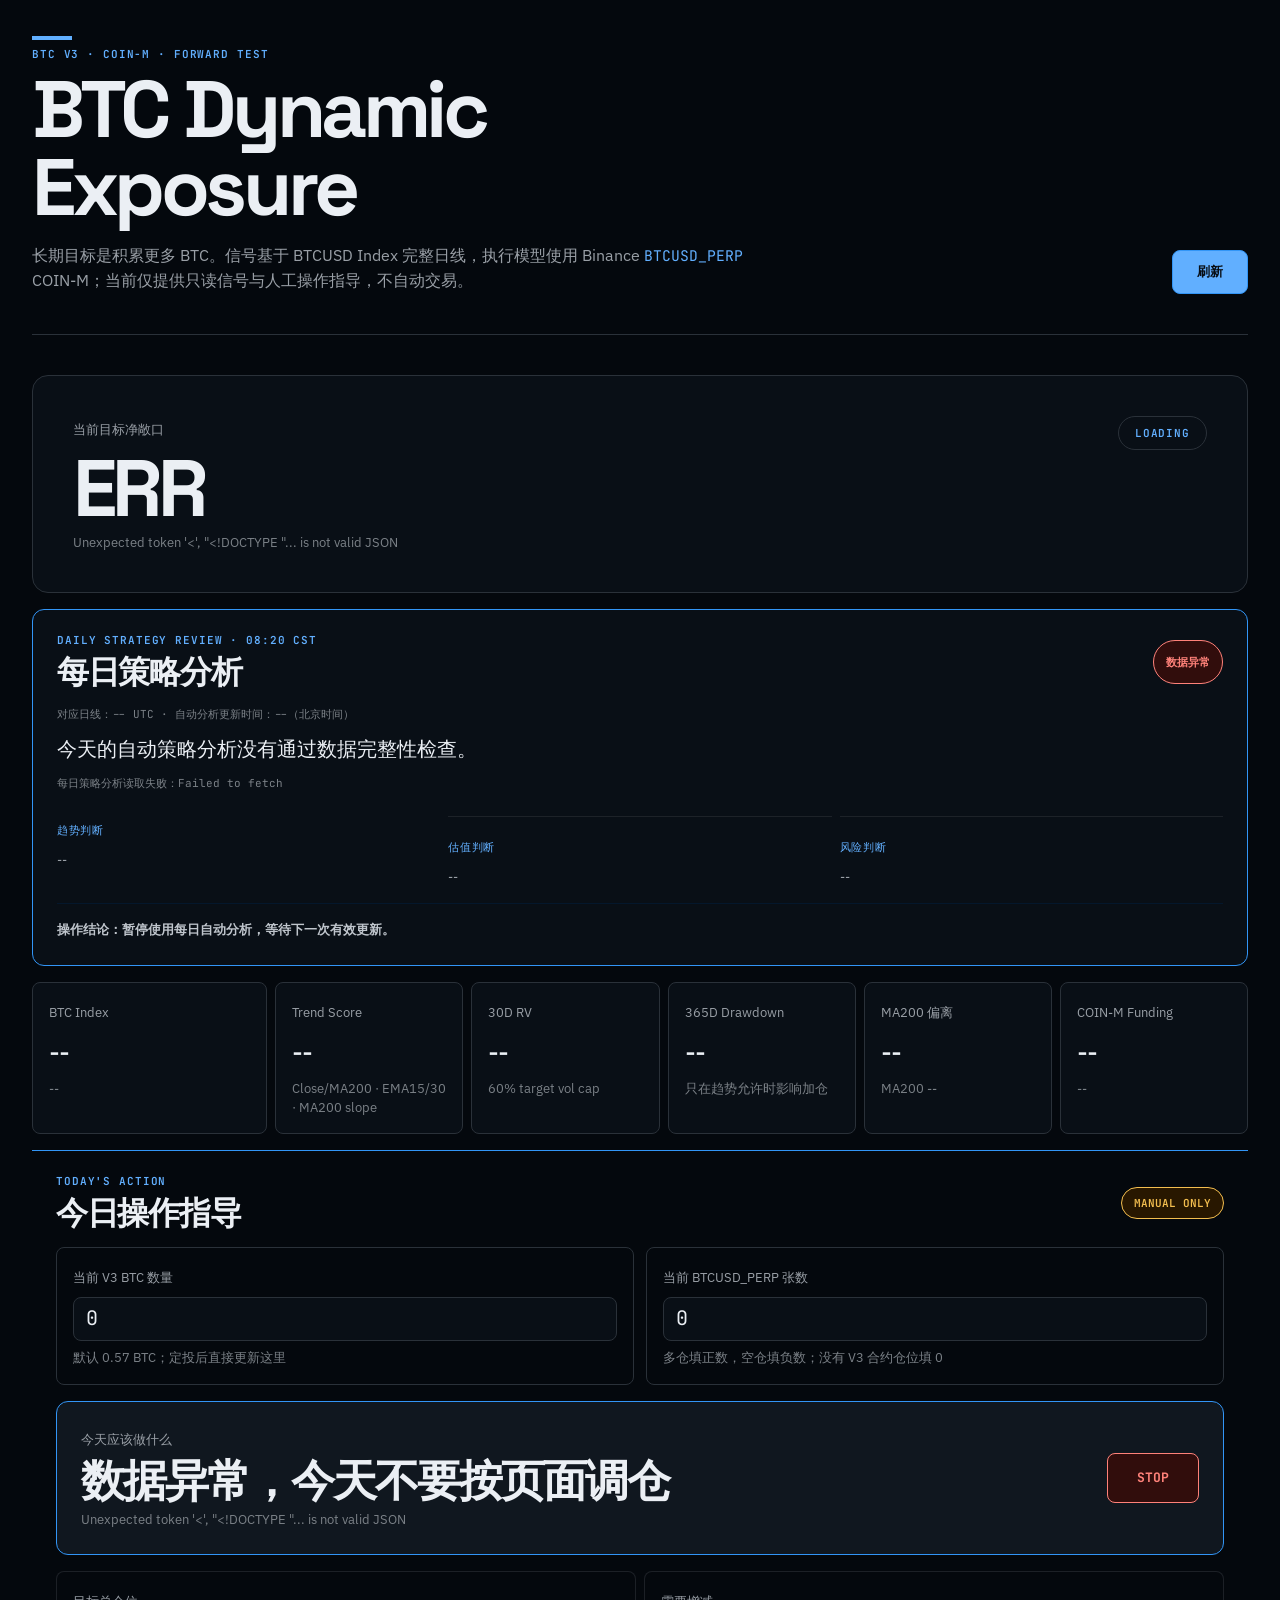
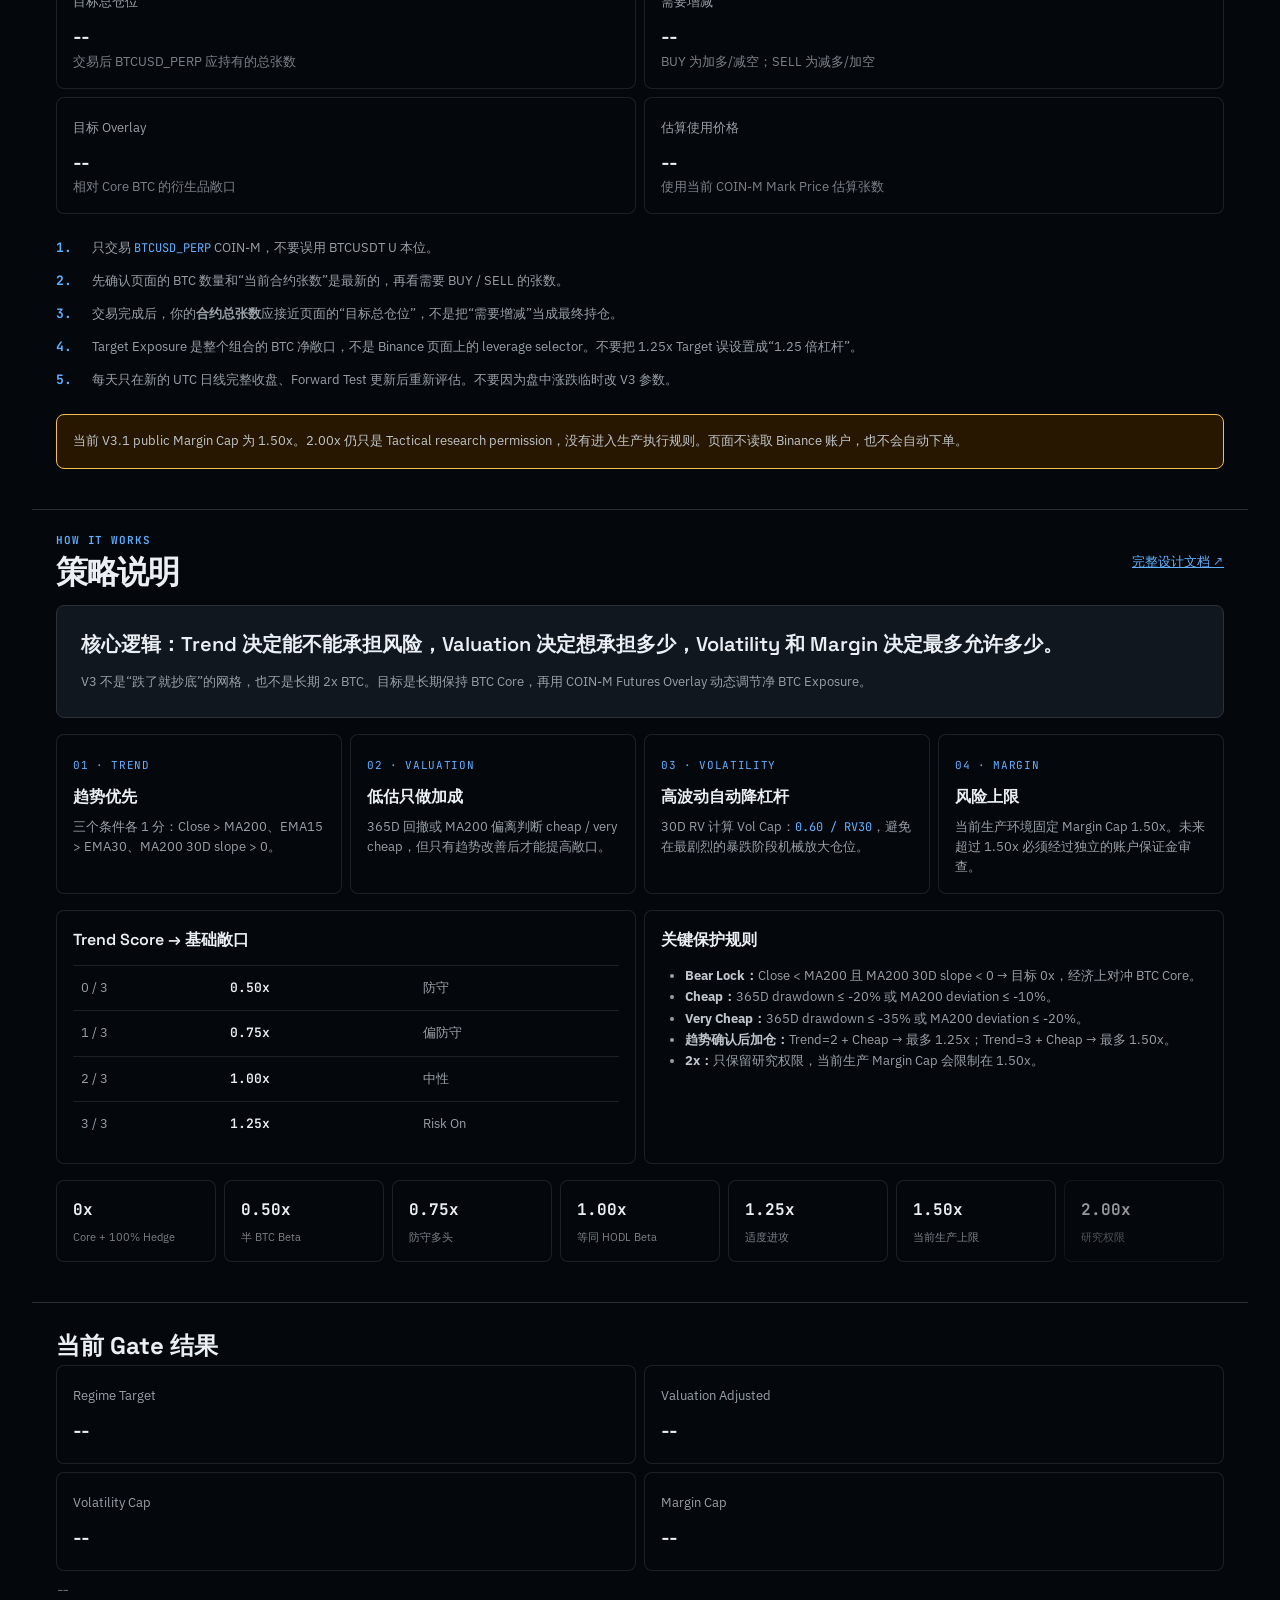
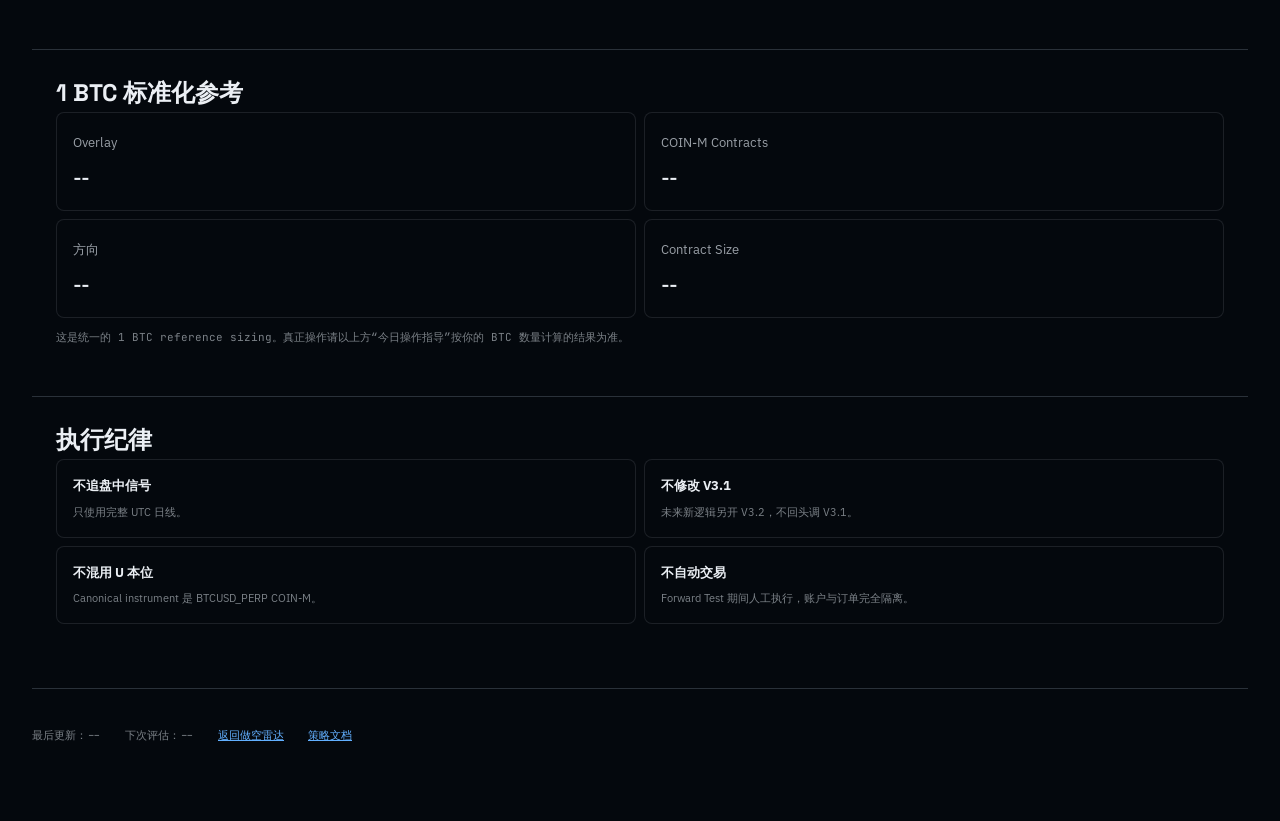
==== btc-v3.html @ 7490ca1b "design: merge radar views into mobile shell" ====
<!DOCTYPE html>
<html lang="zh-CN">
<head>
  <meta charset="UTF-8">
  <meta name="viewport" content="width=device-width, initial-scale=1.0, viewport-fit=cover">
  <meta name="color-scheme" content="dark">
  <meta name="theme-color" content="#0d111a">
  <title>BTC V3 · Dynamic Exposure</title>
  <link rel="preconnect" href="https://fonts.googleapis.com">
  <link rel="preconnect" href="https://fonts.gstatic.com" crossorigin>
  <link rel="stylesheet" href="https://fonts.googleapis.com/css2?family=IBM+Plex+Sans:wght@400;500;600;700&family=JetBrains+Mono:wght@400;500;600;700&family=Space+Grotesk:wght@500;600;700&display=swap">
  <link rel="stylesheet" href="btc-v3.css?v=5">
</head>
<body>
  <main class="shell">
    <header class="hero">
      <div>
        <div class="eyebrow">BTC V3 · COIN-M · FORWARD TEST</div>
        <h1>BTC Dynamic Exposure</h1>
        <p>长期目标是积累更多 BTC。信号基于 BTCUSD Index 完整日线，执行模型使用 Binance <code>BTCUSD_PERP</code> COIN-M；当前仅提供只读信号与人工操作指导，不自动交易。</p>
      </div>
      <button id="refresh" type="button">刷新</button>
    </header>

    <section class="status-card">
      <div class="target">
        <span>当前目标净敞口</span>
        <strong id="target">--</strong>
        <small id="target-note">正在读取最新完整日线…</small>
      </div>
      <div class="regime" id="regime">LOADING</div>
    </section>

    <section class="state-brief" id="daily-analysis">
      <div class="section-head brief-head">
        <div>
          <div class="eyebrow">DAILY STRATEGY REVIEW · 08:20 CST</div>
          <h2>每日策略分析</h2>
        </div>
        <span id="daily-analysis-label" class="brief-label">等待自动更新</span>
      </div>
      <p id="daily-analysis-meta" class="flags">对应日线：-- · 自动分析更新时间：--</p>
      <p id="daily-analysis-headline" class="brief-summary">每天北京时间 08:20，自动任务会在最新 UTC 日线和 Forward Test 更新后生成当天正式策略观点。</p>
      <p id="daily-analysis-summary" class="flags">--</p>
      <div class="brief-points">
        <div><span>趋势判断</span><p id="daily-analysis-trend">--</p></div>
        <div><span>估值判断</span><p id="daily-analysis-valuation">--</p></div>
        <div><span>风险判断</span><p id="daily-analysis-risk">--</p></div>
      </div>
      <p id="daily-analysis-guidance" class="brief-action">--</p>
    </section>

    <section class="grid">
      <article><span>BTC Index</span><strong id="price">--</strong><small id="candle-date">--</small></article>
      <article><span>Trend Score</span><strong id="trend">--</strong><small>Close/MA200 · EMA15/30 · MA200 slope</small></article>
      <article><span>30D RV</span><strong id="rv">--</strong><small>60% target vol cap</small></article>
      <article><span>365D Drawdown</span><strong id="drawdown">--</strong><small>只在趋势允许时影响加仓</small></article>
      <article><span>MA200 偏离</span><strong id="ma-dev">--</strong><small id="ma200">MA200 --</small></article>
      <article><span>COIN-M Funding</span><strong id="funding">--</strong><small id="funding-next">--</small></article>
    </section>

    <section class="panel operation-panel">
      <div class="section-head">
        <div><div class="eyebrow">TODAY'S ACTION</div><h2>今日操作指导</h2></div>
        <span class="badge">MANUAL ONLY</span>
      </div>
      <div class="account-inputs">
        <label><span>当前 V3 BTC 数量</span><input id="btc-holdings" type="number" inputmode="decimal" min="0" step="0.0001" value="0.57"><small>默认 0.57 BTC；定投后直接更新这里</small></label>
        <label><span>当前 BTCUSD_PERP 张数</span><input id="current-contracts" type="number" inputmode="numeric" step="1" value="0"><small>多仓填正数，空仓填负数；没有 V3 合约仓位填 0</small></label>
      </div>
      <div class="action-card" id="action-card"><div><span>今天应该做什么</span><strong id="action-main">等待数据…</strong><small id="action-detail">--</small></div><div class="action-side" id="action-side">--</div></div>
      <div class="gate-grid operation-grid">
        <div><span>目标总仓位</span><strong id="account-target-contracts">--</strong><small>交易后 BTCUSD_PERP 应持有的总张数</small></div>
        <div><span>需要增减</span><strong id="account-delta-contracts">--</strong><small>BUY 为加多/减空；SELL 为减多/加空</small></div>
        <div><span>目标 Overlay</span><strong id="account-overlay-btc">--</strong><small>相对 Core BTC 的衍生品敞口</small></div>
        <div><span>估算使用价格</span><strong id="sizing-price">--</strong><small>使用当前 COIN-M Mark Price 估算张数</small></div>
      </div>
      <div class="instruction-list">
        <div><b>1.</b><span>只交易 <code>BTCUSD_PERP</code> COIN-M，不要误用 BTCUSDT U 本位。</span></div>
        <div><b>2.</b><span>先确认页面的 BTC 数量和“当前合约张数”是最新的，再看需要 BUY / SELL 的张数。</span></div>
        <div><b>3.</b><span>交易完成后，你的<strong>合约总张数</strong>应接近页面的“目标总仓位”，不是把“需要增减”当成最终持仓。</span></div>
        <div><b>4.</b><span>Target Exposure 是整个组合的 BTC 净敞口，不是 Binance 页面上的 leverage selector。不要把 1.25x Target 误设置成“1.25 倍杠杆”。</span></div>
        <div><b>5.</b><span>每天只在新的 UTC 日线完整收盘、Forward Test 更新后重新评估。不要因为盘中涨跌临时改 V3 参数。</span></div>
      </div>
      <p class="warning">当前 V3.1 public Margin Cap 为 1.50x。2.00x 仍只是 Tactical research permission，没有进入生产执行规则。页面不读取 Binance 账户，也不会自动下单。</p>
    </section>

    <section class="panel">
      <div class="section-head"><div><div class="eyebrow">HOW IT WORKS</div><h2>策略说明</h2></div><a class="text-link" href="https://github.com/xiangyingchang/binance-futures-radar/blob/main/BTC_V3_STRATEGY.md" target="_blank" rel="noreferrer">完整设计文档 ↗</a></div>
      <div class="principle-box"><strong>核心逻辑：Trend 决定能不能承担风险，Valuation 决定想承担多少，Volatility 和 Margin 决定最多允许多少。</strong><span>V3 不是“跌了就抄底”的网格，也不是长期 2x BTC。目标是长期保持 BTC Core，再用 COIN-M Futures Overlay 动态调节净 BTC Exposure。</span></div>
      <div class="strategy-flow">
        <div class="flow-card"><span>01 · TREND</span><strong>趋势优先</strong><p>三个条件各 1 分：Close &gt; MA200、EMA15 &gt; EMA30、MA200 30D slope &gt; 0。</p></div>
        <div class="flow-card"><span>02 · VALUATION</span><strong>低估只做加成</strong><p>365D 回撤或 MA200 偏离判断 cheap / very cheap，但只有趋势改善后才能提高敞口。</p></div>
        <div class="flow-card"><span>03 · VOLATILITY</span><strong>高波动自动降杠杆</strong><p>30D RV 计算 Vol Cap：<code>0.60 / RV30</code>，避免在最剧烈的暴跌阶段机械放大仓位。</p></div>
        <div class="flow-card"><span>04 · MARGIN</span><strong>风险上限</strong><p>当前生产环境固定 Margin Cap 1.50x。未来超过 1.50x 必须经过独立的账户保证金审查。</p></div>
      </div>
      <div class="rule-columns"><div><h3>Trend Score → 基础敞口</h3><table><tbody><tr><td>0 / 3</td><td>0.50x</td><td>防守</td></tr><tr><td>1 / 3</td><td>0.75x</td><td>偏防守</td></tr><tr><td>2 / 3</td><td>1.00x</td><td>中性</td></tr><tr><td>3 / 3</td><td>1.25x</td><td>Risk On</td></tr></tbody></table></div><div><h3>关键保护规则</h3><ul class="rules"><li><strong>Bear Lock：</strong>Close &lt; MA200 且 MA200 30D slope &lt; 0 → 目标 0x，经济上对冲 BTC Core。</li><li><strong>Cheap：</strong>365D drawdown ≤ -20% 或 MA200 deviation ≤ -10%。</li><li><strong>Very Cheap：</strong>365D drawdown ≤ -35% 或 MA200 deviation ≤ -20%。</li><li><strong>趋势确认后加仓：</strong>Trend=2 + Cheap → 最多 1.25x；Trend=3 + Cheap → 最多 1.50x。</li><li><strong>2x：</strong>只保留研究权限，当前生产 Margin Cap 会限制在 1.50x。</li></ul></div></div>
      <div class="exposure-strip"><div><strong>0x</strong><span>Core + 100% Hedge</span></div><div><strong>0.50x</strong><span>半 BTC Beta</span></div><div><strong>0.75x</strong><span>防守多头</span></div><div><strong>1.00x</strong><span>等同 HODL Beta</span></div><div><strong>1.25x</strong><span>适度进攻</span></div><div><strong>1.50x</strong><span>当前生产上限</span></div><div class="muted"><strong>2.00x</strong><span>研究权限</span></div></div>
    </section>

    <section class="panel"><h2>当前 Gate 结果</h2><div class="gate-grid"><div><span>Regime Target</span><strong id="regime-target">--</strong></div><div><span>Valuation Adjusted</span><strong id="valuation-target">--</strong></div><div><span>Volatility Cap</span><strong id="vol-cap">--</strong></div><div><span>Margin Cap</span><strong id="margin-cap">--</strong></div></div><p id="flags" class="flags">--</p></section>
    <section class="panel"><h2>1 BTC 标准化参考</h2><div class="gate-grid"><div><span>Overlay</span><strong id="overlay-btc">--</strong></div><div><span>COIN-M Contracts</span><strong id="contracts">--</strong></div><div><span>方向</span><strong id="side">--</strong></div><div><span>Contract Size</span><strong id="contract-size">--</strong></div></div><p class="flags">这是统一的 1 BTC reference sizing。真正操作请以上方“今日操作指导”按你的 BTC 数量计算的结果为准。</p></section>
    <section class="panel compact-panel"><h2>执行纪律</h2><div class="discipline-grid"><div><strong>不追盘中信号</strong><span>只使用完整 UTC 日线。</span></div><div><strong>不修改 V3.1</strong><span>未来新逻辑另开 V3.2，不回头调 V3.1。</span></div><div><strong>不混用 U 本位</strong><span>Canonical instrument 是 BTCUSD_PERP COIN-M。</span></div><div><strong>不自动交易</strong><span>Forward Test 期间人工执行，账户与订单完全隔离。</span></div></div></section>
    <footer><span id="updated">最后更新：--</span><span id="next-review">下次评估：--</span><a href="https://binance-futures-radar.vercel.app/" target="_blank" rel="noreferrer">返回做空雷达</a><a href="https://github.com/xiangyingchang/binance-futures-radar/blob/main/BTC_V3_STRATEGY.md" target="_blank" rel="noreferrer">策略文档</a></footer>
  </main>
  <script src="btc-v3.js?v=4"></script>
  <script src="btc-v3-daily-analysis.js?v=1"></script>
</body>
</html>
---- btc-v3.css ----
/* Hallmark · genre: atmospheric · tone: technical · anchor hue: cobalt · macrostructure: Workbench · theme: Midnight Instrument · nav: N9 · footer: Ft2 · pre-emit critique: P5 H4 E5 S4 R5 V5 · contrast: pass (40–41) · slop: pass (42–45) · honest: pass (46) · chrome: pass (47) · tokens: pass (48) · responsive: pass (49) · icons: pass (30) · mobile: pass (34, 49, 50–57) */
@import url("tokens.css");

html,
body {
  overflow-x: clip;
}

html {
  background: var(--color-paper);
}

body {
  min-width: 0;
  margin: 0;
  background: var(--color-paper);
  color: var(--color-ink-2);
  font-family: var(--font-body);
  font-size: var(--text-base);
  line-height: 1.58;
}

*,
*::before,
*::after {
  box-sizing: border-box;
}

button,
input,
a {
  font: inherit;
  outline: 2px solid transparent;
  outline-offset: 2px;
}

button:focus-visible,
input:focus-visible,
a:focus-visible {
  outline: 2px solid var(--color-focus);
  outline-offset: 1px;
}

a {
  color: var(--color-accent);
}

a:hover {
  color: var(--color-ink);
}

a:active {
  color: var(--color-accent-strong);
}

a[aria-disabled="true"],
a[aria-disabled="true"]:hover {
  cursor: not-allowed;
  opacity: 0.55;
  pointer-events: none;
}

code,
.eyebrow,
.flags,
.brief-label,
.badge,
footer,
.regime {
  font-family: var(--font-mono);
}

code {
  color: var(--color-accent);
  font-size: 0.92em;
}

.shell {
  width: min(100% - 2rem, 76rem);
  margin-inline: auto;
  padding-block: var(--space-lg) var(--space-2xl);
}

.hero {
  position: relative;
  display: grid;
  gap: var(--space-lg);
  align-items: end;
  padding-block: var(--space-lg) var(--space-xl);
  border-bottom: 1px solid var(--color-rule);
}

.hero::before {
  position: absolute;
  top: var(--space-sm);
  left: 0;
  display: block;
  width: 2.5rem;
  height: 0.25rem;
  background: var(--color-accent);
  content: "";
}

.eyebrow {
  margin-bottom: var(--space-xs);
  color: var(--color-accent);
  font-size: var(--text-xs);
  font-weight: 600;
  letter-spacing: 0.08em;
  line-height: 1.25;
  text-transform: uppercase;
}

h1,
h2,
h3 {
  margin: 0;
  color: var(--color-ink);
  font-family: var(--font-display);
  font-style: normal;
  overflow-wrap: anywhere;
}

h1 {
  max-width: 12ch;
  margin-top: var(--space-xs);
  font-size: clamp(2.75rem, 7vw, 5rem);
  font-weight: 700;
  letter-spacing: -0.055em;
  line-height: 0.98;
}

.hero p {
  max-width: 72ch;
  margin: var(--space-md) 0 0;
  color: var(--color-muted);
  line-height: 1.62;
}

button {
  min-height: 44px;
  padding-inline: var(--space-lg);
  border: 1px solid var(--color-accent-strong);
  border-radius: var(--radius-tight);
  background: var(--color-accent);
  color: var(--color-accent-ink);
  cursor: pointer;
  font-size: var(--text-sm);
  font-weight: 600;
  white-space: nowrap;
  transition: background-color var(--dur-short) var(--ease-out),
    border-color var(--dur-short) var(--ease-out),
    transform var(--dur-micro) var(--ease-out);
}

@media (hover: hover) and (pointer: fine) {
  button:hover {
    border-color: var(--color-accent);
    background: var(--color-accent-strong);
  }
}

button:active {
  transform: translateY(1px);
}

button:disabled {
  cursor: not-allowed;
  opacity: 0.55;
}

input:disabled {
  cursor: not-allowed;
  opacity: 0.55;
}

.status-card,
.state-brief,
article {
  border: 1px solid var(--color-rule);
  background: var(--color-paper-2);
}

.status-card {
  display: grid;
  gap: var(--space-lg);
  align-items: center;
  margin-top: var(--space-xl);
  padding: var(--space-lg);
  border-radius: var(--radius-panel);
}

.target span,
article span,
.gate-grid span,
.account-inputs span,
.action-card span {
  color: var(--color-muted);
  font-size: var(--text-sm);
}

.target strong {
  display: block;
  margin: var(--space-xs) 0;
  color: var(--color-ink);
  font-family: var(--font-display);
  font-size: clamp(3rem, 9vw, 5rem);
  font-variant-numeric: tabular-nums;
  font-weight: 700;
  letter-spacing: -0.06em;
  line-height: 0.95;
}

.target small,
article small,
.gate-grid small,
.account-inputs small,
.action-card small {
  display: block;
  color: var(--color-subdued);
  font-size: var(--text-sm);
  line-height: 1.45;
}

.regime {
  width: fit-content;
  min-height: 2rem;
  align-self: start;
  padding: 0 var(--space-md);
  border: 1px solid var(--color-rule);
  border-radius: var(--radius-pill);
  color: var(--color-accent);
  font-size: var(--text-xs);
  font-weight: 600;
  letter-spacing: 0.08em;
  line-height: 2rem;
  white-space: nowrap;
}

.regime.bear {
  border-color: var(--color-danger);
  color: var(--color-danger);
  background: var(--color-danger-soft);
}

.regime.bull {
  border-color: var(--color-good);
  color: var(--color-good);
  background: var(--color-good-soft);
}

.state-brief {
  margin-top: var(--space-md);
  padding: var(--space-lg);
  border-radius: var(--radius-card);
}

.state-brief#daily-analysis {
  border-color: var(--color-accent-strong);
}

.state-brief#daily-analysis .brief-label {
  min-height: 2.75rem;
}

.section-head {
  display: flex;
  align-items: center;
  justify-content: space-between;
  gap: var(--space-md);
  margin-bottom: var(--space-md);
}

.section-head h2 {
  margin-top: var(--space-xs);
  font-size: clamp(1.35rem, 3vw, 2rem);
  font-weight: 600;
  letter-spacing: -0.04em;
  line-height: 1.05;
}

.section-head > .brief-label,
.section-head > .badge,
.section-head > .text-link {
  line-height: 1;
}

.brief-head .eyebrow {
  margin-bottom: 0;
}

.brief-label,
.badge {
  display: inline-flex;
  min-height: 2rem;
  align-items: center;
  padding-inline: var(--space-sm);
  border: 1px solid var(--color-rule);
  border-radius: var(--radius-pill);
  color: var(--color-muted);
  font-size: var(--text-xs);
  font-weight: 600;
  line-height: 1;
  white-space: nowrap;
}

.brief-label.risk-on {
  border-color: var(--color-good);
  color: var(--color-good);
  background: var(--color-good-soft);
}

.brief-label.defensive {
  border-color: var(--color-danger);
  color: var(--color-danger);
  background: var(--color-danger-soft);
}

.brief-summary {
  max-width: 68ch;
  margin: 0;
  color: var(--color-ink);
  font-size: var(--text-md);
  line-height: 1.55;
}

.brief-points {
  display: grid;
  gap: var(--space-xs);
  margin-top: var(--space-lg);
}

.brief-points > div {
  padding: var(--space-md) 0 0;
  border-top: 1px solid var(--color-rule-soft);
}

.brief-points > div:first-child {
  padding-top: 0;
  border-top: 0;
}

.brief-points span {
  color: var(--color-accent);
  font-family: var(--font-mono);
  font-size: var(--text-xs);
  letter-spacing: 0.06em;
}

.brief-points p {
  margin: var(--space-xs) 0 0;
  color: var(--color-muted);
  font-size: var(--text-sm);
  line-height: 1.62;
}

.flags {
  color: var(--color-subdued);
  font-size: var(--text-xs);
  line-height: 1.5;
}

.brief-action {
  margin: var(--space-md) 0 0;
  padding: var(--space-md) 0 0;
  border-top: 1px solid var(--color-accent-soft);
  color: var(--color-ink-2);
  font-size: var(--text-sm);
  font-weight: 600;
  line-height: 1.6;
}

.grid {
  display: grid;
  grid-template-columns: repeat(2, minmax(0, 1fr));
  gap: var(--space-xs);
  margin-top: var(--space-md);
}

article {
  min-width: 0;
  padding: var(--space-md);
  border-radius: var(--radius-tight);
}

article strong {
  display: block;
  margin: var(--space-xs) 0;
  color: var(--color-ink);
  font-family: var(--font-display);
  font-size: var(--text-lg);
  font-variant-numeric: tabular-nums;
  font-weight: 600;
  letter-spacing: -0.035em;
}

.panel {
  margin-top: var(--space-md);
  padding: var(--space-lg);
  border-top: 1px solid var(--color-rule);
  border-radius: 0;
  background: transparent;
}

.operation-panel {
  border-top-color: var(--color-accent-strong);
}

.badge {
  border-color: var(--color-warning);
  color: var(--color-warning);
  background: var(--color-warning-soft);
}

.text-link {
  display: inline-flex;
  min-height: 2.75rem;
  align-items: center;
  font-size: var(--text-sm);
  white-space: nowrap;
}

.account-inputs {
  display: grid;
  gap: var(--space-sm);
}

.account-inputs label {
  display: block;
  padding: var(--space-md);
  border: 1px solid var(--color-rule);
  border-radius: var(--radius-tight);
  background: var(--color-paper);
}

.account-inputs input {
  display: block;
  width: 100%;
  min-height: 44px;
  margin: var(--space-xs) 0;
  padding: 0 var(--space-sm);
  border: 1px solid var(--color-rule);
  border-radius: var(--radius-input);
  outline: 2px solid transparent;
  outline-offset: 1px;
  background: var(--color-paper-2);
  color: var(--color-ink);
  font-family: var(--font-mono);
  font-size: var(--text-md);
  font-variant-numeric: tabular-nums;
  transition: background-color var(--dur-short) var(--ease-out),
    outline-color 0ms linear;
}

.account-inputs input:active {
  border-color: var(--color-accent-strong);
}

.account-inputs small {
  min-height: 1lh;
}

@media (hover: hover) and (pointer: fine) {
  .account-inputs input:hover {
    background: var(--color-paper-3);
  }
}

.account-inputs input:focus-visible {
  border-color: var(--color-accent-strong);
  outline-color: var(--color-focus);
}

.action-card {
  display: flex;
  align-items: center;
  justify-content: space-between;
  gap: var(--space-lg);
  margin-top: var(--space-md);
  padding: var(--space-lg);
  border: 1px solid var(--color-accent-strong);
  border-radius: var(--radius-card);
  background: var(--color-paper-3);
}

.action-card strong {
  display: block;
  margin: var(--space-xs) 0;
  color: var(--color-ink);
  font-family: var(--font-display);
  font-size: clamp(1.75rem, 5vw, 2.75rem);
  font-weight: 700;
  letter-spacing: -0.045em;
  line-height: 1;
}

.action-side {
  min-width: 5.75rem;
  min-height: 3rem;
  padding: 0 var(--space-md);
  border: 1px solid var(--color-rule);
  border-radius: var(--radius-tight);
  color: var(--color-muted);
  font-family: var(--font-mono);
  font-size: var(--text-sm);
  font-weight: 700;
  line-height: 3rem;
  text-align: center;
}

.action-side.buy {
  border-color: var(--color-good);
  color: var(--color-good);
  background: var(--color-good-soft);
}

.action-side.sell {
  border-color: var(--color-danger);
  color: var(--color-danger);
  background: var(--color-danger-soft);
}

.action-side.hold {
  border-color: var(--color-accent);
  color: var(--color-accent);
  background: var(--color-accent-soft);
}

.gate-grid {
  display: grid;
  grid-template-columns: repeat(2, minmax(0, 1fr));
  gap: var(--space-xs);
}

.gate-grid div {
  min-width: 0;
  padding: var(--space-md);
  border: 1px solid var(--color-rule-soft);
  border-radius: var(--radius-tight);
  background: var(--color-paper);
}

.gate-grid strong {
  display: block;
  margin-top: var(--space-xs);
  color: var(--color-ink);
  font-family: var(--font-display);
  font-size: var(--text-md);
  font-variant-numeric: tabular-nums;
  font-weight: 600;
  letter-spacing: -0.03em;
}

.operation-grid {
  margin-top: var(--space-md);
}

.instruction-list {
  display: grid;
  gap: var(--space-sm);
  margin-top: var(--space-lg);
}

.instruction-list div {
  display: flex;
  gap: var(--space-sm);
  align-items: flex-start;
  color: var(--color-muted);
  font-size: var(--text-sm);
  line-height: 1.6;
}

.instruction-list b {
  flex: 0 0 1.5rem;
  color: var(--color-accent);
  font-family: var(--font-mono);
}

.warning {
  margin: var(--space-lg) 0 0;
  padding: var(--space-md);
  border: 1px solid var(--color-warning);
  border-radius: var(--radius-tight);
  background: var(--color-warning-soft);
  color: var(--color-ink-2);
  font-size: var(--text-sm);
  line-height: 1.6;
}

.principle-box {
  padding: var(--space-lg);
  border: 1px solid var(--color-rule);
  border-radius: var(--radius-tight);
  background: var(--color-paper-3);
}

.principle-box strong {
  display: block;
  color: var(--color-ink);
  font-family: var(--font-display);
  font-size: var(--text-md);
  font-weight: 600;
  line-height: 1.45;
}

.principle-box span {
  display: block;
  margin-top: var(--space-sm);
  color: var(--color-muted);
  font-size: var(--text-sm);
  line-height: 1.62;
}

.strategy-flow {
  display: grid;
  gap: var(--space-xs);
  margin-top: var(--space-md);
}

.flow-card,
.rule-columns > div,
.discipline-grid div,
.exposure-strip div {
  min-width: 0;
  padding: var(--space-md);
  border: 1px solid var(--color-rule-soft);
  border-radius: var(--radius-tight);
  background: var(--color-paper);
}

.flow-card span {
  color: var(--color-accent);
  font-family: var(--font-mono);
  font-size: var(--text-xs);
  letter-spacing: 0.06em;
}

.flow-card strong {
  display: block;
  margin: var(--space-xs) 0;
  color: var(--color-ink);
  font-family: var(--font-display);
  font-size: var(--text-base);
}

.flow-card p {
  margin: 0;
  color: var(--color-muted);
  font-size: var(--text-sm);
  line-height: 1.55;
}

.rule-columns {
  display: grid;
  gap: var(--space-xs);
  margin-top: var(--space-md);
}

.rule-columns h3 {
  margin-bottom: var(--space-sm);
  color: var(--color-ink);
  font-size: var(--text-base);
  font-weight: 600;
}

.rule-columns table {
  width: 100%;
  border-collapse: collapse;
  font-size: var(--text-sm);
  font-variant-numeric: tabular-nums;
}

.rule-columns td {
  padding: var(--space-sm) var(--space-xs);
  border-top: 1px solid var(--color-rule-soft);
  color: var(--color-muted);
}

.rule-columns td:nth-child(2) {
  color: var(--color-ink);
  font-family: var(--font-mono);
  font-weight: 600;
}

.rules {
  margin: 0;
  padding-inline-start: var(--space-lg);
  color: var(--color-muted);
  font-size: var(--text-sm);
  line-height: 1.65;
}

.rules strong {
  color: var(--color-ink-2);
}

.exposure-strip {
  display: grid;
  grid-template-columns: repeat(2, minmax(0, 1fr));
  gap: var(--space-xs);
  margin-top: var(--space-md);
}

.exposure-strip div {
  text-align: left;
}

.exposure-strip strong {
  display: block;
  color: var(--color-ink);
  font-family: var(--font-mono);
  font-size: var(--text-base);
}

.exposure-strip span {
  display: block;
  margin-top: var(--space-xs);
  color: var(--color-subdued);
  font-size: var(--text-xs);
  line-height: 1.35;
}

.exposure-strip .muted {
  opacity: 0.62;
}

.compact-panel {
  padding-bottom: var(--space-lg);
}

.discipline-grid {
  display: grid;
  gap: var(--space-xs);
}

.discipline-grid strong {
  display: block;
  color: var(--color-ink);
  font-size: var(--text-sm);
}

.discipline-grid span {
  display: block;
  margin-top: var(--space-xs);
  color: var(--color-subdued);
  font-size: var(--text-xs);
  line-height: 1.45;
}

footer {
  display: flex;
  align-items: center;
  gap: var(--space-sm) var(--space-lg);
  flex-wrap: wrap;
  margin-top: var(--space-xl);
  padding-top: var(--space-lg);
  border-top: 1px solid var(--color-rule);
  color: var(--color-subdued);
  font-size: var(--text-xs);
  line-height: 1;
}

footer a {
  display: inline-flex;
  min-height: 44px;
  align-items: center;
}

@media (min-width: 40rem) {
  .shell {
    width: min(100% - 3rem, 76rem);
  }

  .hero {
    grid-template-columns: minmax(0, 1.2fr) minmax(8rem, 0.3fr);
  }

  .hero button {
    justify-self: end;
  }

  .brief-points {
    grid-template-columns: repeat(3, minmax(0, 1fr));
  }

  .account-inputs,
  .rule-columns {
    grid-template-columns: repeat(2, minmax(0, 1fr));
  }

  .strategy-flow {
    grid-template-columns: repeat(2, minmax(0, 1fr));
  }

  .discipline-grid {
    grid-template-columns: repeat(2, minmax(0, 1fr));
  }
}

@media (min-width: 60rem) {
  .shell {
    width: min(100% - 4rem, 76rem);
  }

  .status-card {
    grid-template-columns: minmax(0, 1fr) auto;
    padding: var(--space-xl);
  }

  .grid {
    grid-template-columns: 1.25fr repeat(5, minmax(0, 1fr));
  }

  .strategy-flow {
    grid-template-columns: repeat(4, minmax(0, 1fr));
  }

  .exposure-strip {
    grid-template-columns: repeat(7, minmax(0, 1fr));
  }
}

@media (max-width: 39.99rem) {
  .section-head {
    flex-direction: column;
    align-items: flex-start;
  }

  .action-card {
    align-items: stretch;
    flex-direction: column;
  }

  .action-side {
    width: 100%;
  }

  .text-link {
    width: 100%;
  }

  .state-brief#daily-analysis .brief-label {
    width: 100%;
    justify-content: center;
  }

  footer {
    flex-direction: column;
    align-items: flex-start;
    gap: var(--space-xs);
  }
}

@media (prefers-reduced-motion: reduce) {
  button:active {
    transform: none !important;
  }

  *,
  *::before,
  *::after {
    animation-duration: 150ms !important;
    animation-iteration-count: 1 !important;
    transition-duration: 150ms !important;
  }
}
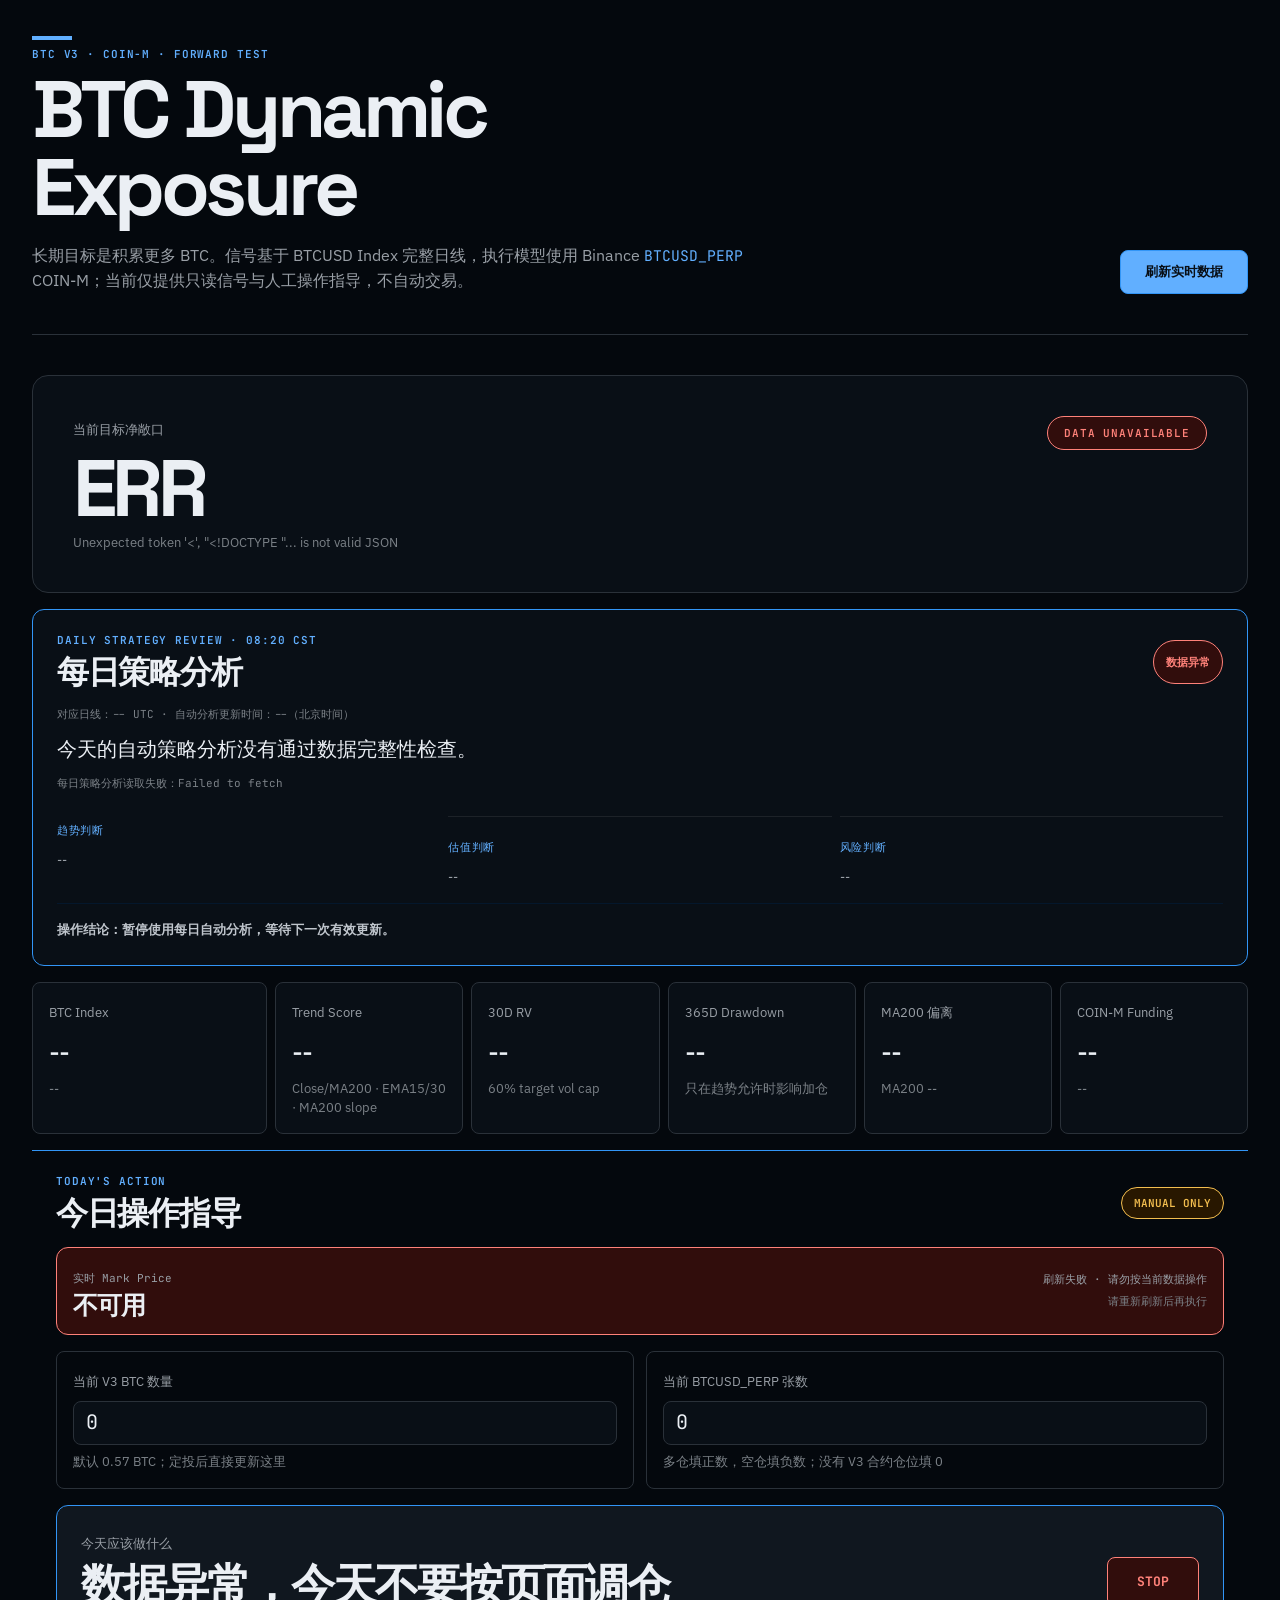
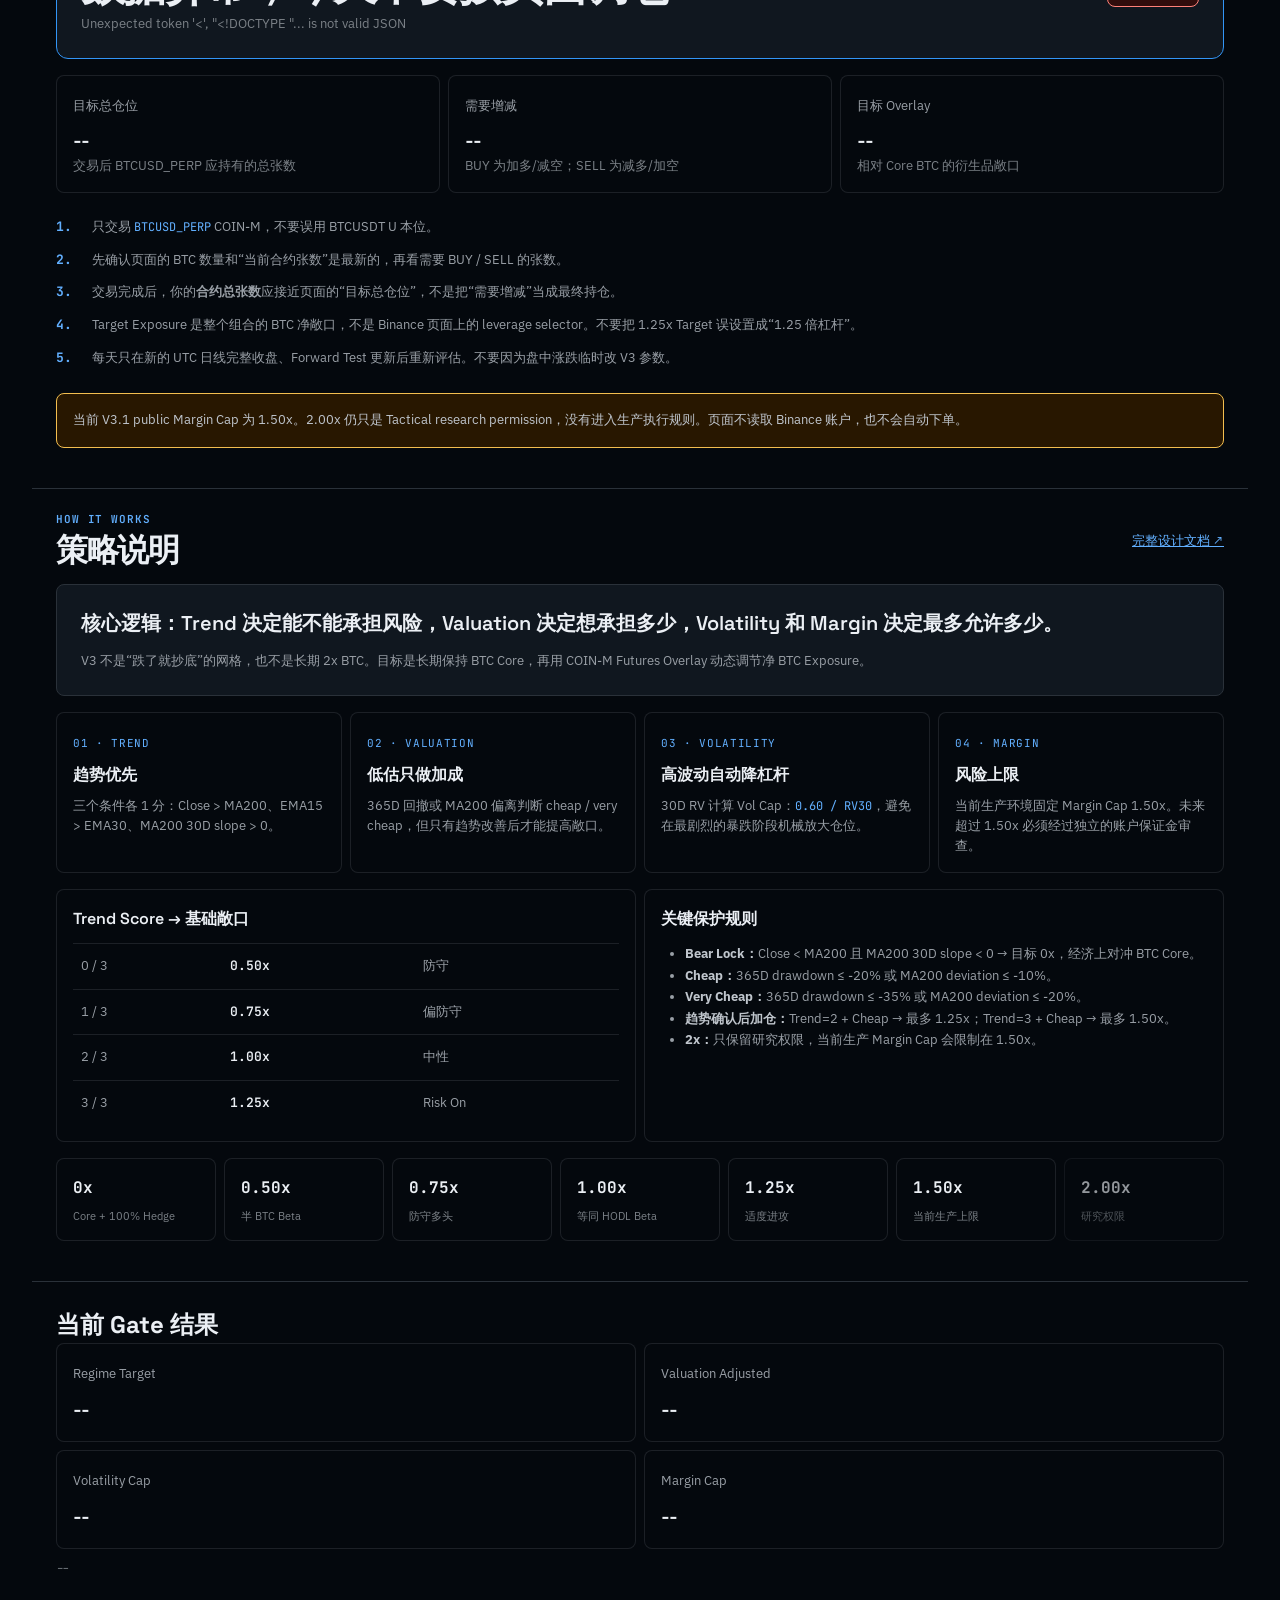
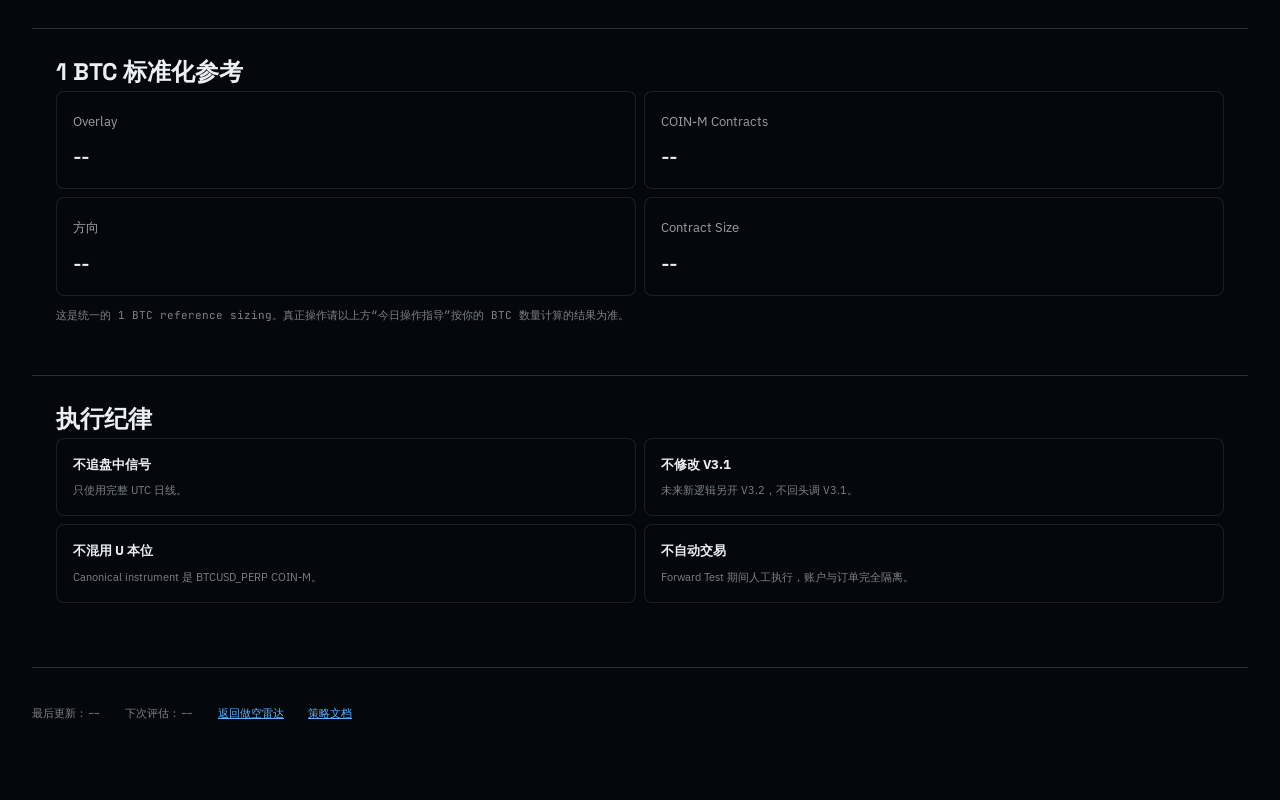
==== commit d0167fc3: "feat: surface live V3 operation price" ====
--- a/btc-v3.html
+++ b/btc-v3.html
@@ -9,7 +9,7 @@
   <link rel="preconnect" href="https://fonts.googleapis.com">
   <link rel="preconnect" href="https://fonts.gstatic.com" crossorigin>
   <link rel="stylesheet" href="https://fonts.googleapis.com/css2?family=IBM+Plex+Sans:wght@400;500;600;700&family=JetBrains+Mono:wght@400;500;600;700&family=Space+Grotesk:wght@500;600;700&display=swap">
-  <link rel="stylesheet" href="btc-v3.css?v=5">
+  <link rel="stylesheet" href="btc-v3.css?v=6">
 </head>
 <body>
   <main class="shell">
@@ -19,7 +19,7 @@
         <h1>BTC Dynamic Exposure</h1>
         <p>长期目标是积累更多 BTC。信号基于 BTCUSD Index 完整日线，执行模型使用 Binance <code>BTCUSD_PERP</code> COIN-M；当前仅提供只读信号与人工操作指导，不自动交易。</p>
       </div>
-      <button id="refresh" type="button">刷新</button>
+      <button id="refresh" type="button">刷新实时数据</button>
     </header>
 
     <section class="status-card">
@@ -64,6 +64,16 @@
         <div><div class="eyebrow">TODAY'S ACTION</div><h2>今日操作指导</h2></div>
         <span class="badge">MANUAL ONLY</span>
       </div>
+      <div class="live-operation-bar" id="live-operation-bar" data-status="loading" role="status" aria-live="polite">
+        <div class="live-operation-price">
+          <span>实时 Mark Price</span>
+          <strong id="live-mark-price">--</strong>
+        </div>
+        <div class="live-operation-meta">
+          <span id="live-updated">正在读取实时数据…</span>
+          <span id="signal-basis">信号基准：等待完整日线</span>
+        </div>
+      </div>
       <div class="account-inputs">
         <label><span>当前 V3 BTC 数量</span><input id="btc-holdings" type="number" inputmode="decimal" min="0" step="0.0001" value="0.57"><small>默认 0.57 BTC；定投后直接更新这里</small></label>
         <label><span>当前 BTCUSD_PERP 张数</span><input id="current-contracts" type="number" inputmode="numeric" step="1" value="0"><small>多仓填正数，空仓填负数；没有 V3 合约仓位填 0</small></label>
@@ -73,7 +83,6 @@
         <div><span>目标总仓位</span><strong id="account-target-contracts">--</strong><small>交易后 BTCUSD_PERP 应持有的总张数</small></div>
         <div><span>需要增减</span><strong id="account-delta-contracts">--</strong><small>BUY 为加多/减空；SELL 为减多/加空</small></div>
         <div><span>目标 Overlay</span><strong id="account-overlay-btc">--</strong><small>相对 Core BTC 的衍生品敞口</small></div>
-        <div><span>估算使用价格</span><strong id="sizing-price">--</strong><small>使用当前 COIN-M Mark Price 估算张数</small></div>
       </div>
       <div class="instruction-list">
         <div><b>1.</b><span>只交易 <code>BTCUSD_PERP</code> COIN-M，不要误用 BTCUSDT U 本位。</span></div>
@@ -103,7 +112,7 @@
     <section class="panel compact-panel"><h2>执行纪律</h2><div class="discipline-grid"><div><strong>不追盘中信号</strong><span>只使用完整 UTC 日线。</span></div><div><strong>不修改 V3.1</strong><span>未来新逻辑另开 V3.2，不回头调 V3.1。</span></div><div><strong>不混用 U 本位</strong><span>Canonical instrument 是 BTCUSD_PERP COIN-M。</span></div><div><strong>不自动交易</strong><span>Forward Test 期间人工执行，账户与订单完全隔离。</span></div></div></section>
     <footer><span id="updated">最后更新：--</span><span id="next-review">下次评估：--</span><a href="https://binance-futures-radar.vercel.app/" target="_blank" rel="noreferrer">返回做空雷达</a><a href="https://github.com/xiangyingchang/binance-futures-radar/blob/main/BTC_V3_STRATEGY.md" target="_blank" rel="noreferrer">策略文档</a></footer>
   </main>
-  <script src="btc-v3.js?v=4"></script>
+  <script src="btc-v3.js?v=5"></script>
   <script src="btc-v3-daily-analysis.js?v=1"></script>
 </body>
 </html>
--- a/btc-v3.css
+++ b/btc-v3.css
@@ -1,4 +1,4 @@
-/* Hallmark · genre: atmospheric · tone: technical · anchor hue: cobalt · macrostructure: Workbench · theme: Midnight Instrument · nav: N9 · footer: Ft2 · pre-emit critique: P5 H4 E5 S4 R5 V5 · contrast: pass (40–41) · slop: pass (42–45) · honest: pass (46) · chrome: pass (47) · tokens: pass (48) · responsive: pass (49) · icons: pass (30) · mobile: pass (34, 49, 50–57) */
+/* Hallmark · genre: atmospheric · tone: technical · anchor hue: cobalt · macrostructure: Workbench · theme: Midnight Instrument · nav: N9 · footer: Ft2 · live operation rail · pre-emit critique: P5 H4 E5 S4 R5 V5 · contrast: pass (40–41) · slop: pass (42–45) · honest: pass (46) · chrome: pass (47) · tokens: pass (48) · responsive: pass (49) · icons: pass (30) · mobile: pass (34, 49, 50–57) */
 @import url("tokens.css");
 
 html,
@@ -410,6 +410,67 @@
   border-color: var(--color-warning);
   color: var(--color-warning);
   background: var(--color-warning-soft);
+}
+
+.live-operation-bar {
+  display: grid;
+  grid-template-columns: minmax(0, 1fr) auto;
+  gap: var(--space-md);
+  align-items: center;
+  margin-bottom: var(--space-md);
+  padding: var(--space-md);
+  border: 1px solid var(--color-accent-strong);
+  border-radius: var(--radius-card);
+  background: var(--color-accent-soft);
+}
+
+.live-operation-bar[data-status="ok"] {
+  border-color: var(--color-good);
+  background: var(--color-good-soft);
+}
+
+.live-operation-bar[data-status="warning"] {
+  border-color: var(--color-warning);
+  background: var(--color-warning-soft);
+}
+
+.live-operation-bar[data-status="error"] {
+  border-color: var(--color-danger);
+  background: var(--color-danger-soft);
+}
+
+.live-operation-price span,
+.live-operation-meta {
+  color: var(--color-muted);
+  font-family: var(--font-mono);
+  font-size: var(--text-xs);
+}
+
+.live-operation-price strong {
+  display: block;
+  margin-top: var(--space-2xs);
+  color: var(--color-ink);
+  font-family: var(--font-display);
+  font-size: var(--text-lg);
+  font-variant-numeric: tabular-nums;
+  font-weight: 700;
+  letter-spacing: -0.035em;
+  line-height: 1;
+}
+
+.live-operation-meta {
+  display: grid;
+  gap: var(--space-2xs);
+  max-width: 24rem;
+  text-align: right;
+}
+
+.live-operation-meta span {
+  overflow-wrap: anywhere;
+}
+
+.live-operation-meta span:last-child {
+  color: var(--color-subdued);
 }
 
 .text-link {
@@ -788,6 +849,10 @@
     grid-template-columns: repeat(2, minmax(0, 1fr));
   }
 
+  .operation-grid {
+    grid-template-columns: repeat(3, minmax(0, 1fr));
+  }
+
   .strategy-flow {
     grid-template-columns: repeat(2, minmax(0, 1fr));
   }
@@ -829,6 +894,16 @@
   .action-card {
     align-items: stretch;
     flex-direction: column;
+  }
+
+  .live-operation-bar {
+    grid-template-columns: 1fr;
+    gap: var(--space-xs);
+  }
+
+  .live-operation-meta {
+    max-width: none;
+    text-align: left;
   }
 
   .action-side {
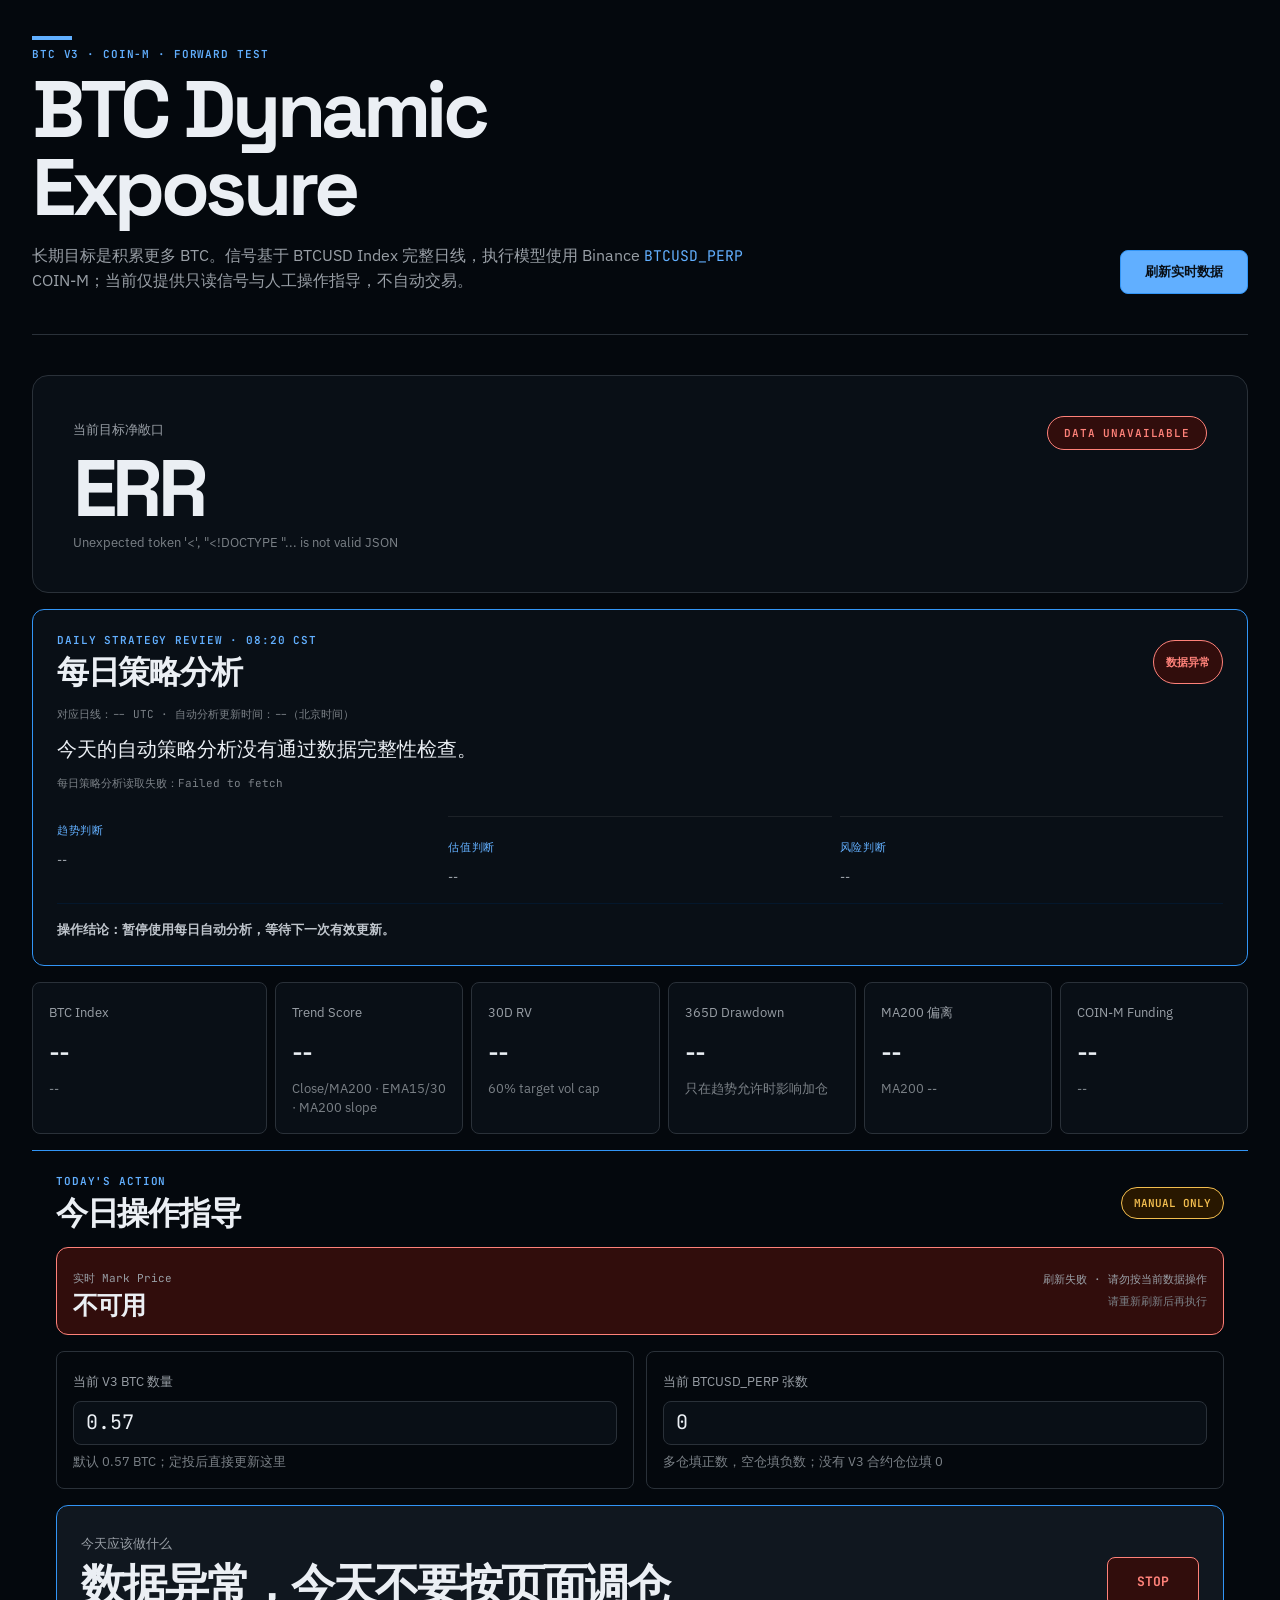
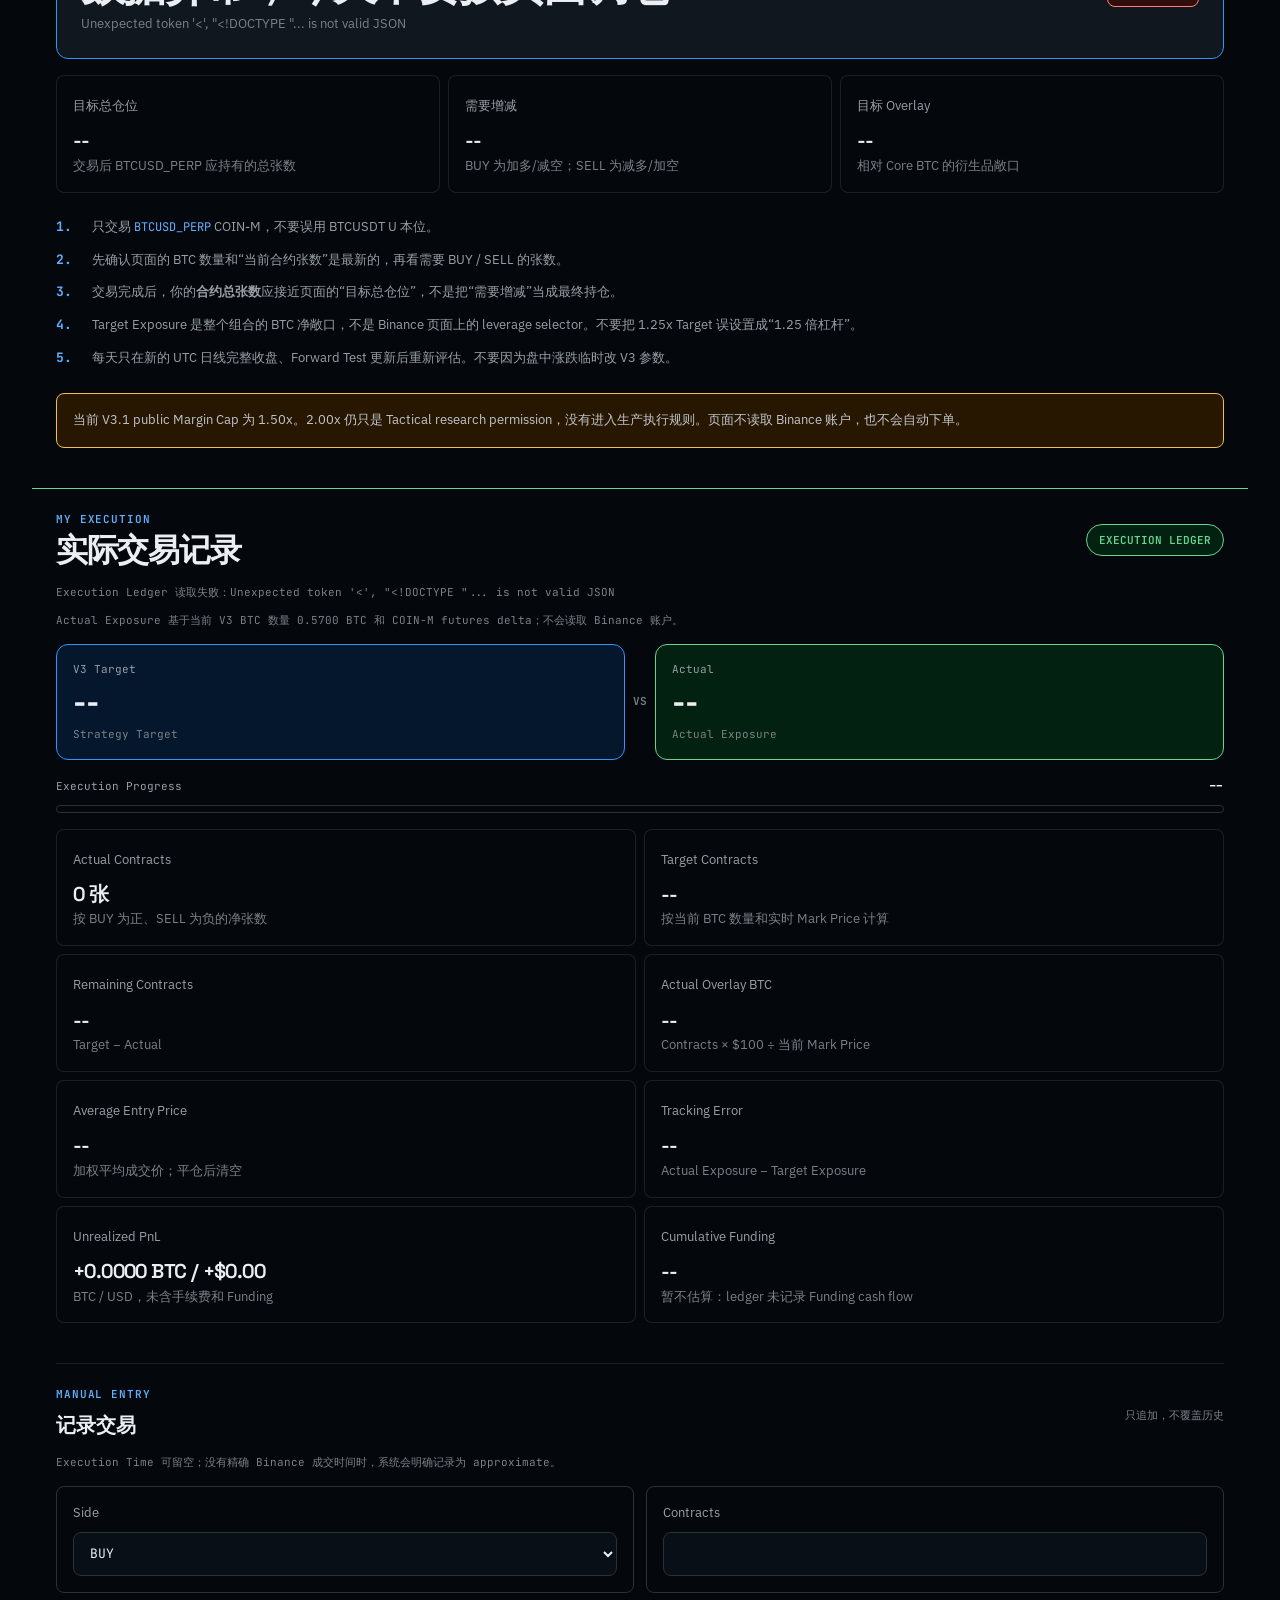
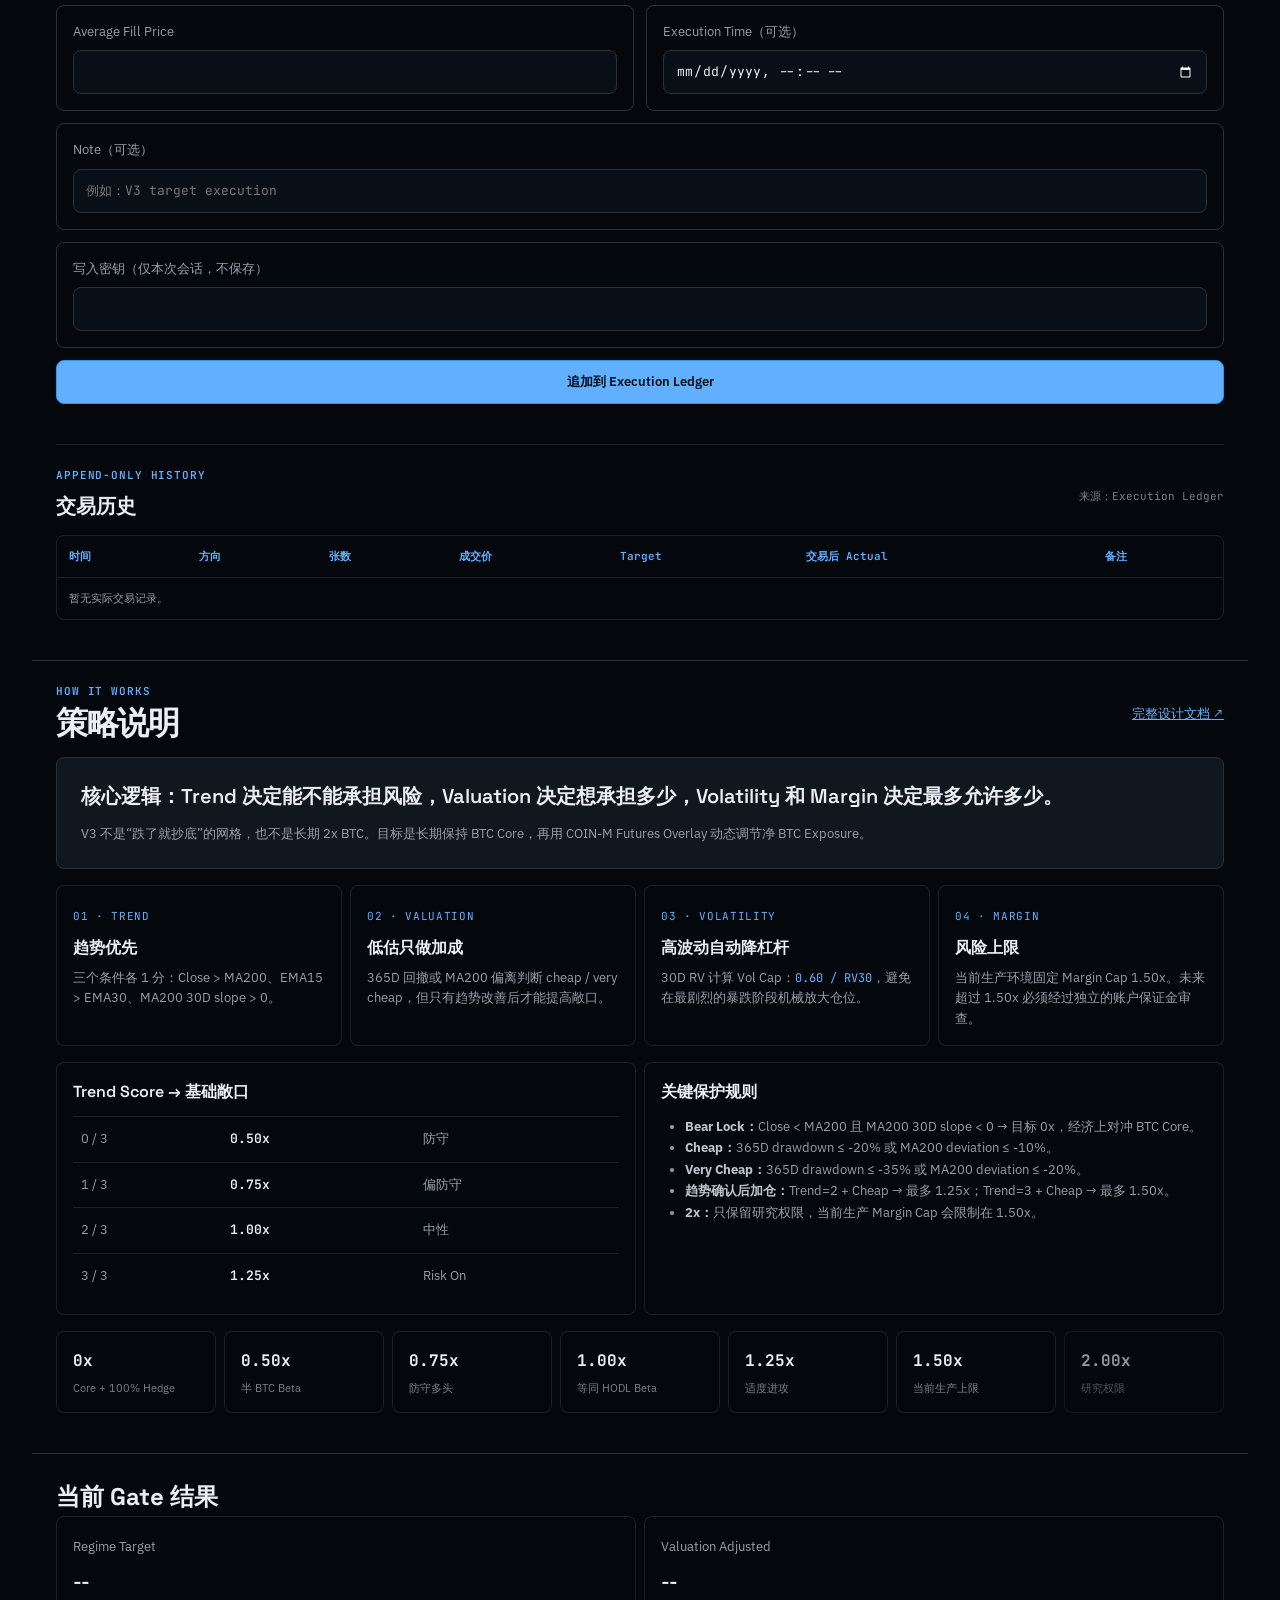
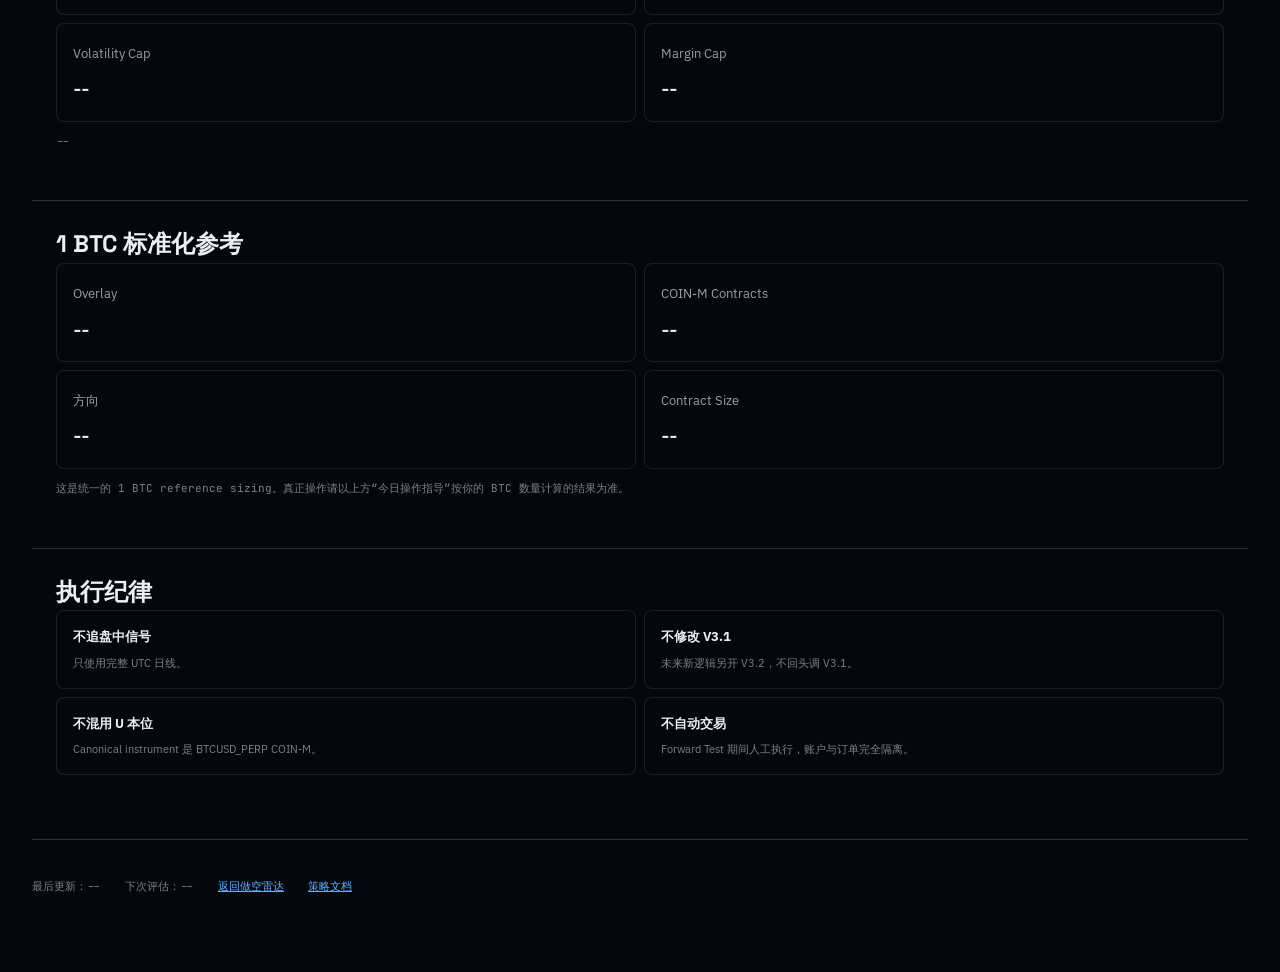
==== commit f4e50a6f: "feat: add V3 execution tracking ledger" ====
--- a/btc-v3.html
+++ b/btc-v3.html
@@ -9,7 +9,7 @@
   <link rel="preconnect" href="https://fonts.googleapis.com">
   <link rel="preconnect" href="https://fonts.gstatic.com" crossorigin>
   <link rel="stylesheet" href="https://fonts.googleapis.com/css2?family=IBM+Plex+Sans:wght@400;500;600;700&family=JetBrains+Mono:wght@400;500;600;700&family=Space+Grotesk:wght@500;600;700&display=swap">
-  <link rel="stylesheet" href="btc-v3.css?v=6">
+  <link rel="stylesheet" href="btc-v3.css?v=7">
 </head>
 <body>
   <main class="shell">
@@ -94,6 +94,76 @@
       <p class="warning">当前 V3.1 public Margin Cap 为 1.50x。2.00x 仍只是 Tactical research permission，没有进入生产执行规则。页面不读取 Binance 账户，也不会自动下单。</p>
     </section>
 
+    <section class="panel execution-panel" id="execution-tracking">
+      <div class="section-head">
+        <div><div class="eyebrow">MY EXECUTION</div><h2>实际交易记录</h2></div>
+        <span class="badge execution-badge">EXECUTION LEDGER</span>
+      </div>
+      <p id="execution-ledger-status" class="flags" role="status" aria-live="polite">正在读取独立 Execution Ledger…</p>
+      <p id="execution-equity-note" class="flags">Actual Exposure 基于当前 V3 BTC 数量和 COIN-M futures delta；不会读取 Binance 账户。</p>
+
+      <div class="execution-compare" aria-label="Strategy Target 与 Actual Position 对比">
+        <div class="execution-exposure execution-exposure--target">
+          <span>V3 Target</span>
+          <strong id="execution-target-exposure">--</strong>
+          <small>Strategy Target</small>
+        </div>
+        <span class="execution-compare-mark" aria-hidden="true">VS</span>
+        <div class="execution-exposure execution-exposure--actual">
+          <span>Actual</span>
+          <strong id="execution-actual-exposure">--</strong>
+          <small>Actual Exposure</small>
+        </div>
+      </div>
+
+      <div class="execution-progress-row">
+        <div><span>Execution Progress</span><strong id="execution-completion">--</strong></div>
+        <div id="execution-progress" class="execution-progress" role="progressbar" aria-label="Execution Progress" aria-valuemin="0" aria-valuemax="100" aria-valuenow="0"><span></span></div>
+      </div>
+
+      <div class="gate-grid execution-grid">
+        <div><span>Actual Contracts</span><strong id="execution-actual-contracts">--</strong><small>按 BUY 为正、SELL 为负的净张数</small></div>
+        <div><span>Target Contracts</span><strong id="execution-target-contracts">--</strong><small>按当前 BTC 数量和实时 Mark Price 计算</small></div>
+        <div><span>Remaining Contracts</span><strong id="execution-remaining-contracts">--</strong><small>Target − Actual</small></div>
+        <div><span>Actual Overlay BTC</span><strong id="execution-actual-overlay">--</strong><small>Contracts × $100 ÷ 当前 Mark Price</small></div>
+        <div><span>Average Entry Price</span><strong id="execution-average-entry">--</strong><small>加权平均成交价；平仓后清空</small></div>
+        <div><span>Tracking Error</span><strong id="execution-tracking-error">--</strong><small>Actual Exposure − Target Exposure</small></div>
+        <div><span>Unrealized PnL</span><strong id="execution-pnl">--</strong><small>BTC / USD，未含手续费和 Funding</small></div>
+        <div><span>Cumulative Funding</span><strong id="execution-funding">--</strong><small>暂不估算：ledger 未记录 Funding cash flow</small></div>
+      </div>
+
+      <div class="execution-form-wrap">
+        <div class="section-head execution-subhead">
+          <div><div class="eyebrow">MANUAL ENTRY</div><h3>记录交易</h3></div>
+          <span class="flags">只追加，不覆盖历史</span>
+        </div>
+        <p class="flags">Execution Time 可留空；没有精确 Binance 成交时间时，系统会明确记录为 approximate。</p>
+        <form id="execution-form" class="execution-form">
+          <label><span>Side</span><select id="execution-side" required><option value="BUY">BUY</option><option value="SELL">SELL</option></select></label>
+          <label><span>Contracts</span><input id="execution-contracts" type="number" inputmode="numeric" min="1" step="1" required></label>
+          <label><span>Average Fill Price</span><input id="execution-fill-price" type="number" inputmode="decimal" min="0.00000001" step="0.1" required></label>
+          <label><span>Execution Time（可选）</span><input id="execution-time" type="datetime-local"></label>
+          <label class="execution-form-wide"><span>Note（可选）</span><input id="execution-note" type="text" maxlength="500" placeholder="例如：V3 target execution"></label>
+          <label class="execution-form-wide"><span>写入密钥（仅本次会话，不保存）</span><input id="execution-api-key" type="password" autocomplete="off" required></label>
+          <button id="execution-submit" class="execution-form-wide" type="submit">追加到 Execution Ledger</button>
+        </form>
+        <p id="execution-form-status" class="flags" role="status" aria-live="polite"></p>
+      </div>
+
+      <div class="execution-history">
+        <div class="section-head execution-subhead">
+          <div><div class="eyebrow">APPEND-ONLY HISTORY</div><h3>交易历史</h3></div>
+          <span class="flags">来源：Execution Ledger</span>
+        </div>
+        <div class="execution-history-wrap">
+          <table>
+            <thead><tr><th>时间</th><th>方向</th><th>张数</th><th>成交价</th><th>Target</th><th>交易后 Actual</th><th>备注</th></tr></thead>
+            <tbody id="execution-history-body"><tr><td colspan="7">正在读取…</td></tr></tbody>
+          </table>
+        </div>
+      </div>
+    </section>
+
     <section class="panel">
       <div class="section-head"><div><div class="eyebrow">HOW IT WORKS</div><h2>策略说明</h2></div><a class="text-link" href="https://github.com/xiangyingchang/binance-futures-radar/blob/main/BTC_V3_STRATEGY.md" target="_blank" rel="noreferrer">完整设计文档 ↗</a></div>
       <div class="principle-box"><strong>核心逻辑：Trend 决定能不能承担风险，Valuation 决定想承担多少，Volatility 和 Margin 决定最多允许多少。</strong><span>V3 不是“跌了就抄底”的网格，也不是长期 2x BTC。目标是长期保持 BTC Core，再用 COIN-M Futures Overlay 动态调节净 BTC Exposure。</span></div>
@@ -112,7 +182,9 @@
     <section class="panel compact-panel"><h2>执行纪律</h2><div class="discipline-grid"><div><strong>不追盘中信号</strong><span>只使用完整 UTC 日线。</span></div><div><strong>不修改 V3.1</strong><span>未来新逻辑另开 V3.2，不回头调 V3.1。</span></div><div><strong>不混用 U 本位</strong><span>Canonical instrument 是 BTCUSD_PERP COIN-M。</span></div><div><strong>不自动交易</strong><span>Forward Test 期间人工执行，账户与订单完全隔离。</span></div></div></section>
     <footer><span id="updated">最后更新：--</span><span id="next-review">下次评估：--</span><a href="https://binance-futures-radar.vercel.app/" target="_blank" rel="noreferrer">返回做空雷达</a><a href="https://github.com/xiangyingchang/binance-futures-radar/blob/main/BTC_V3_STRATEGY.md" target="_blank" rel="noreferrer">策略文档</a></footer>
   </main>
-  <script src="btc-v3.js?v=5"></script>
+  <script src="btc-v3-execution-accounting.js?v=2"></script>
+  <script src="btc-v3-execution.js?v=2"></script>
+  <script src="btc-v3.js?v=7"></script>
   <script src="btc-v3-daily-analysis.js?v=1"></script>
 </body>
 </html>
--- a/btc-v3.css
+++ b/btc-v3.css
@@ -616,6 +616,239 @@
   margin-top: var(--space-md);
 }
 
+.execution-panel {
+  border-top-color: var(--color-good);
+}
+
+.execution-badge {
+  border-color: var(--color-good);
+  color: var(--color-good);
+  background: var(--color-good-soft);
+}
+
+.execution-compare {
+  display: grid;
+  grid-template-columns: minmax(0, 1fr) auto minmax(0, 1fr);
+  gap: var(--space-xs);
+  align-items: stretch;
+  margin-top: var(--space-md);
+}
+
+.execution-exposure {
+  min-width: 0;
+  padding: var(--space-md);
+  border: 1px solid var(--color-rule);
+  border-radius: var(--radius-card);
+  background: var(--color-paper-2);
+}
+
+.execution-exposure--target {
+  border-color: var(--color-accent-strong);
+  background: var(--color-accent-soft);
+}
+
+.execution-exposure--actual {
+  border-color: var(--color-good);
+  background: var(--color-good-soft);
+}
+
+.execution-exposure span,
+.execution-exposure small,
+.execution-progress-row span {
+  display: block;
+  color: var(--color-muted);
+  font-family: var(--font-mono);
+  font-size: var(--text-xs);
+}
+
+.execution-exposure strong {
+  display: block;
+  margin: var(--space-xs) 0;
+  color: var(--color-ink);
+  font-family: var(--font-display);
+  font-size: var(--text-xl);
+  font-variant-numeric: tabular-nums;
+  font-weight: 700;
+  letter-spacing: -0.045em;
+  line-height: 1;
+}
+
+.execution-exposure small {
+  color: var(--color-subdued);
+}
+
+.execution-compare-mark {
+  align-self: center;
+  color: var(--color-subdued);
+  font-family: var(--font-mono);
+  font-size: var(--text-xs);
+  font-weight: 600;
+}
+
+.execution-progress-row {
+  display: grid;
+  gap: var(--space-xs);
+  margin-top: var(--space-md);
+}
+
+.execution-progress-row > div:first-child {
+  display: flex;
+  align-items: baseline;
+  justify-content: space-between;
+  gap: var(--space-md);
+}
+
+.execution-progress-row strong {
+  color: var(--color-ink);
+  font-family: var(--font-mono);
+  font-size: var(--text-sm);
+  font-variant-numeric: tabular-nums;
+}
+
+.execution-progress {
+  height: 0.5rem;
+  overflow: hidden;
+  border: 1px solid var(--color-rule);
+  border-radius: var(--radius-pill);
+  background: var(--color-paper);
+}
+
+.execution-progress > span {
+  display: block;
+  width: var(--execution-progress, 0%);
+  height: 100%;
+  background: var(--color-good);
+}
+
+.execution-grid {
+  margin-top: var(--space-md);
+}
+
+.execution-form-wrap,
+.execution-history {
+  margin-top: var(--space-xl);
+  padding-top: var(--space-lg);
+  border-top: 1px solid var(--color-rule-soft);
+}
+
+.execution-subhead {
+  margin-bottom: var(--space-sm);
+}
+
+.execution-subhead h3 {
+  margin-top: var(--space-xs);
+  font-size: var(--text-md);
+  font-weight: 600;
+}
+
+.execution-form {
+  display: grid;
+  grid-template-columns: repeat(2, minmax(0, 1fr));
+  gap: var(--space-sm);
+  margin-top: var(--space-md);
+}
+
+.execution-form label {
+  display: block;
+  min-width: 0;
+  padding: var(--space-md);
+  border: 1px solid var(--color-rule);
+  border-radius: var(--radius-tight);
+  background: var(--color-paper);
+}
+
+.execution-form label > span {
+  display: block;
+  color: var(--color-muted);
+  font-size: var(--text-sm);
+}
+
+.execution-form input,
+.execution-form select {
+  display: block;
+  width: 100%;
+  min-height: 44px;
+  margin-top: var(--space-xs);
+  padding: 0 var(--space-sm);
+  border: 1px solid var(--color-rule);
+  border-radius: var(--radius-input);
+  background: var(--color-paper-2);
+  color: var(--color-ink);
+  font-family: var(--font-mono);
+  font-size: var(--text-sm);
+  font-variant-numeric: tabular-nums;
+}
+
+.execution-form input:focus-visible,
+.execution-form select:focus-visible {
+  border-color: var(--color-accent-strong);
+  outline: 2px solid var(--color-focus);
+  outline-offset: 1px;
+}
+
+.execution-form-wide {
+  grid-column: 1 / -1;
+}
+
+.execution-form button {
+  width: 100%;
+}
+
+.execution-history-wrap {
+  overflow-x: auto;
+  border: 1px solid var(--color-rule-soft);
+  border-radius: var(--radius-tight);
+}
+
+.execution-history table {
+  width: 100%;
+  min-width: 42rem;
+  border-collapse: collapse;
+  font-size: var(--text-xs);
+  font-variant-numeric: tabular-nums;
+}
+
+.execution-history th,
+.execution-history td {
+  padding: var(--space-sm);
+  border-top: 1px solid var(--color-rule-soft);
+  color: var(--color-muted);
+  text-align: left;
+  vertical-align: top;
+}
+
+.execution-history thead th {
+  border-top: 0;
+  color: var(--color-accent);
+  font-family: var(--font-mono);
+  font-weight: 600;
+  white-space: nowrap;
+}
+
+.execution-history tbody td:nth-child(2),
+.execution-history tbody td:nth-child(3),
+.execution-history tbody td:nth-child(4),
+.execution-history tbody td:nth-child(5),
+.execution-history tbody td:nth-child(6) {
+  color: var(--color-ink-2);
+  font-family: var(--font-mono);
+  white-space: nowrap;
+}
+
+.execution-history tbody td:nth-child(2) {
+  color: var(--color-good);
+  font-weight: 600;
+}
+
+.execution-history tbody td:nth-child(2)[data-side="SELL"] {
+  color: var(--color-danger);
+}
+
+.execution-history tbody td:last-child {
+  max-width: 16rem;
+  white-space: normal;
+}
+
 .instruction-list {
   display: grid;
   gap: var(--space-sm);
@@ -906,6 +1139,10 @@
     text-align: left;
   }
 
+  .execution-form {
+    grid-template-columns: 1fr;
+  }
+
   .action-side {
     width: 100%;
   }
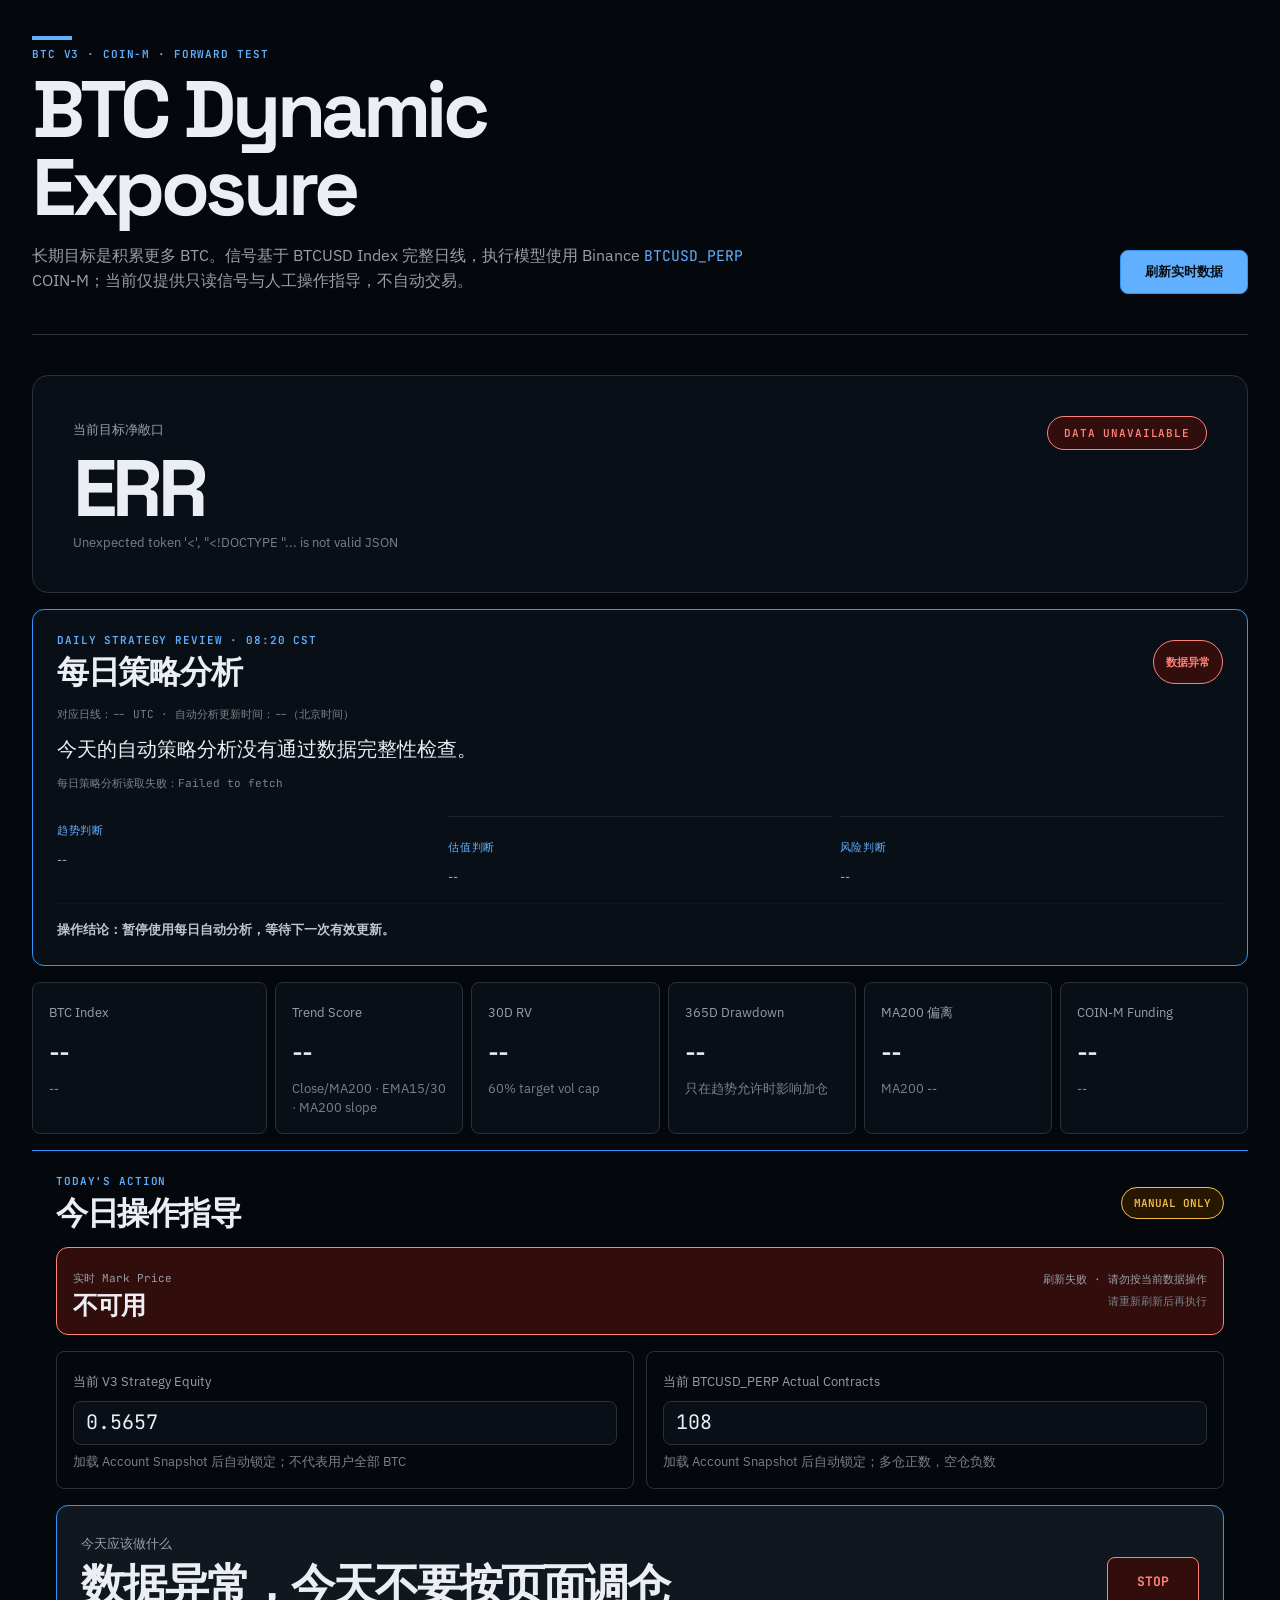
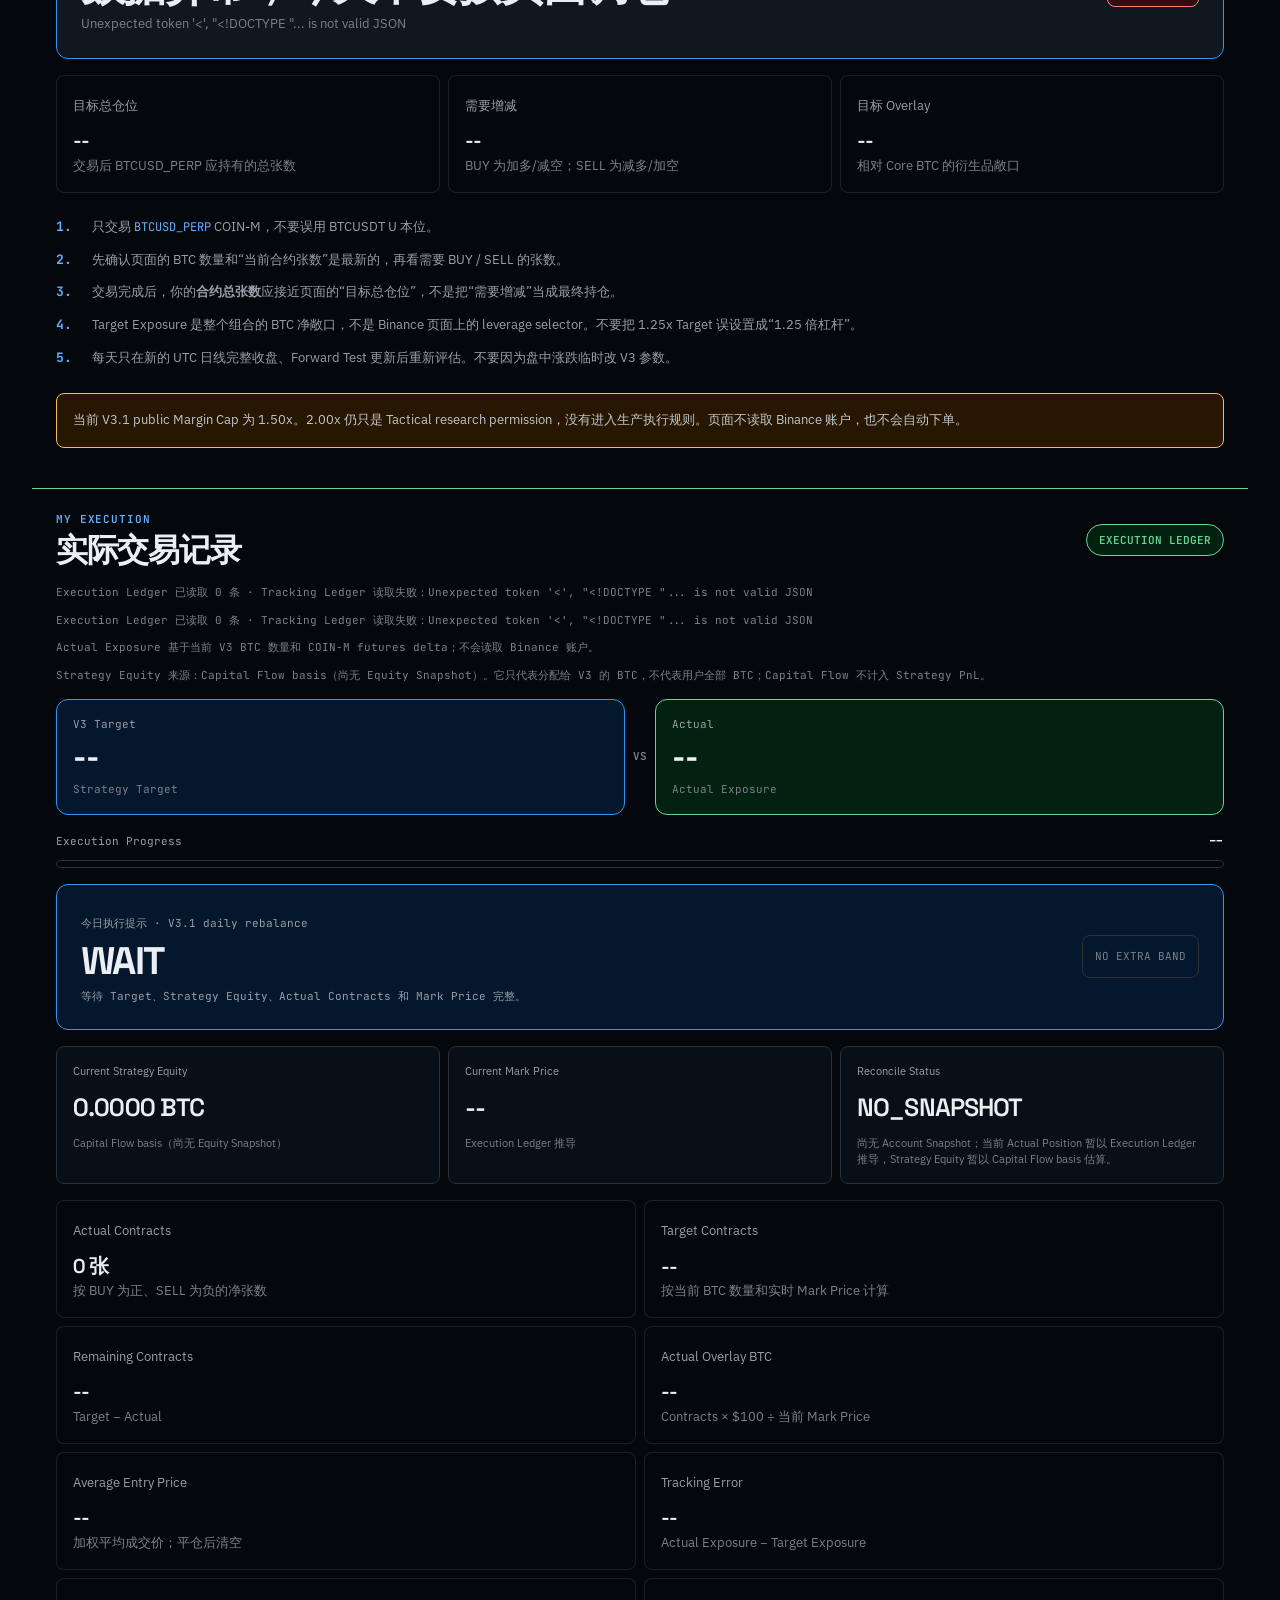
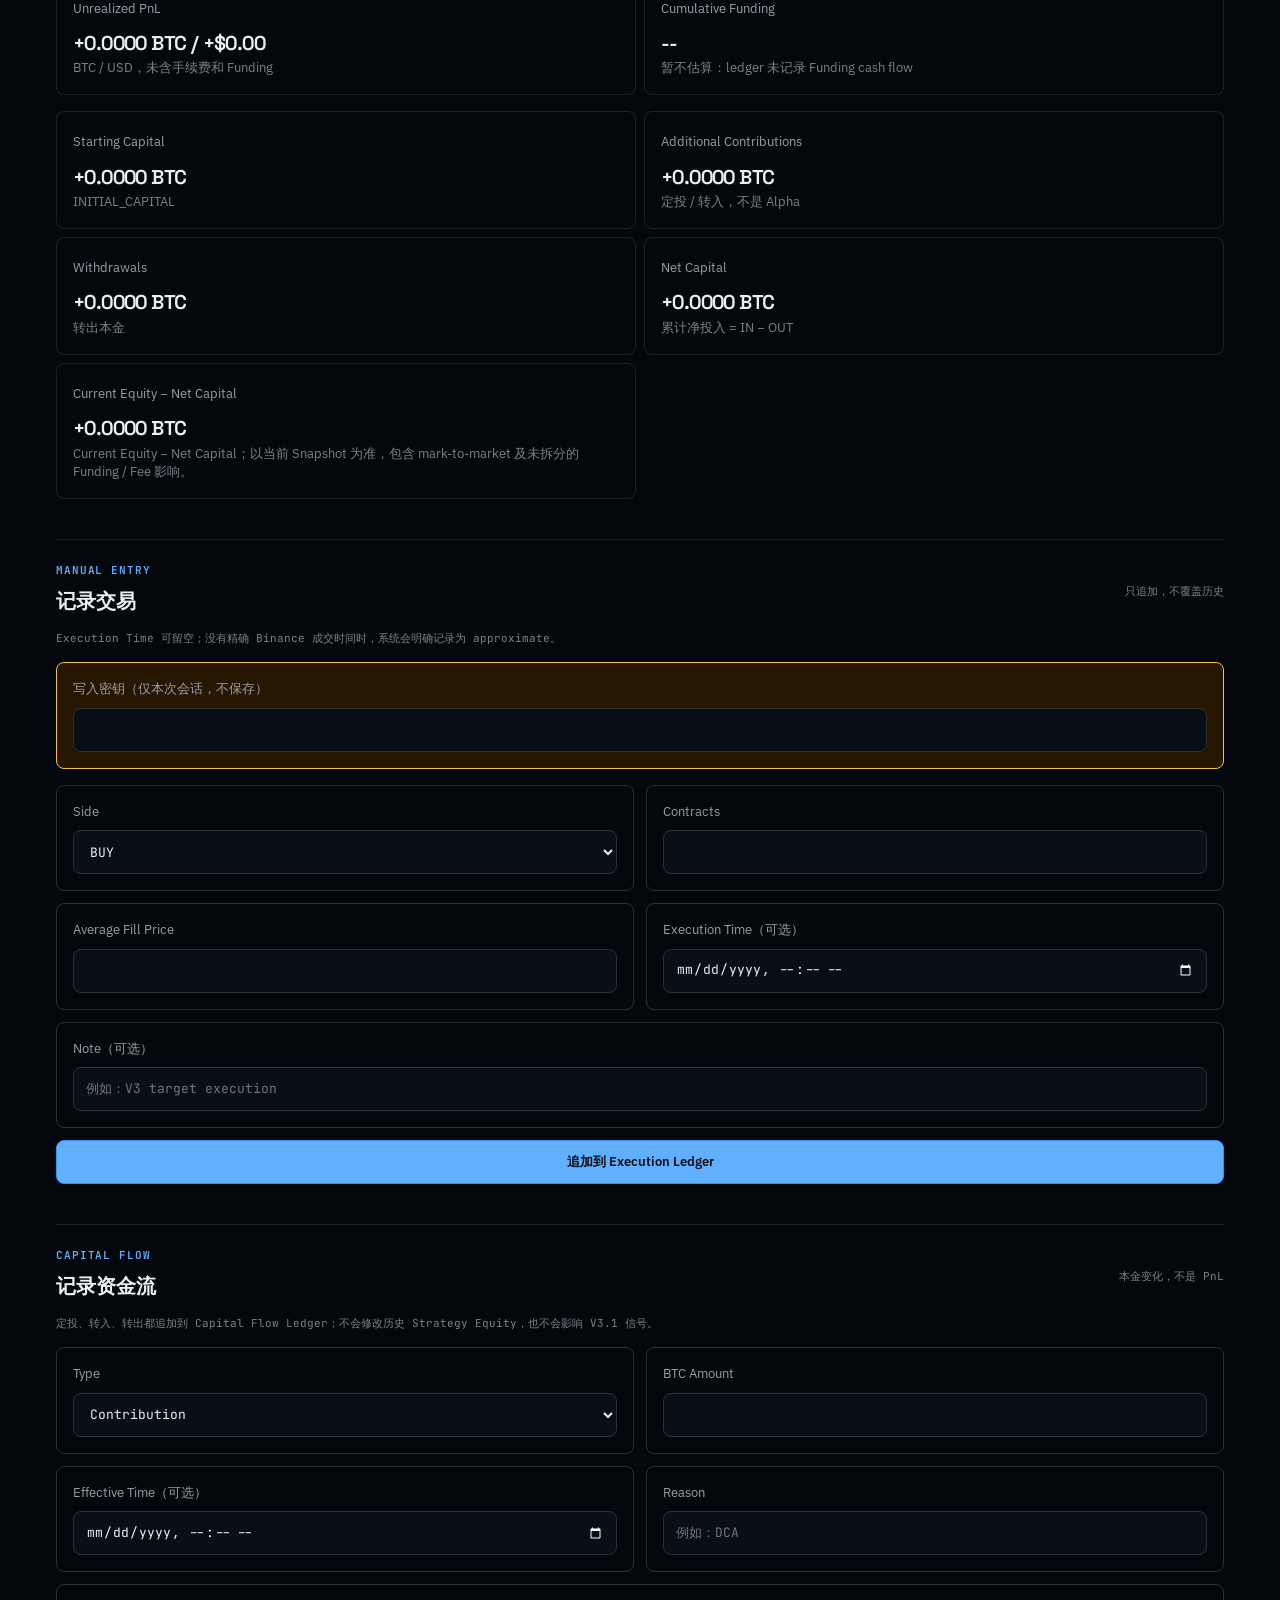
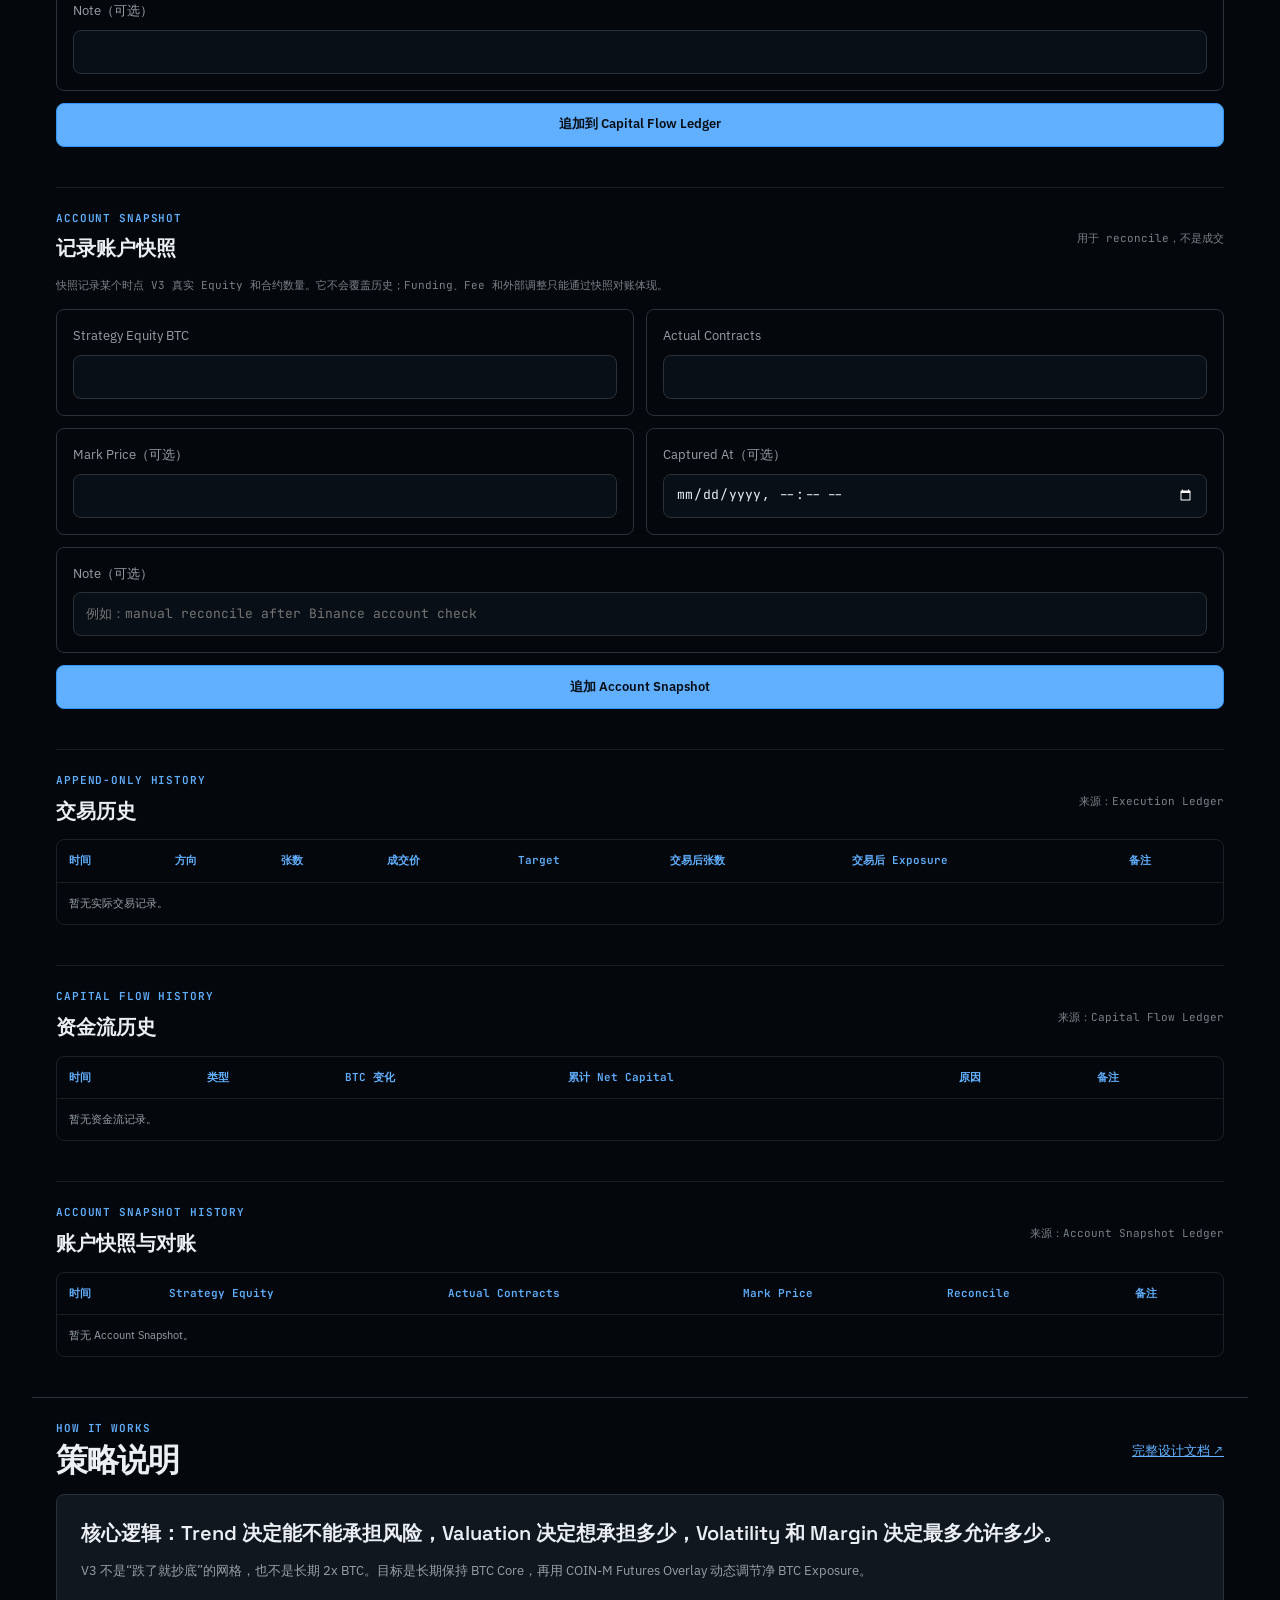
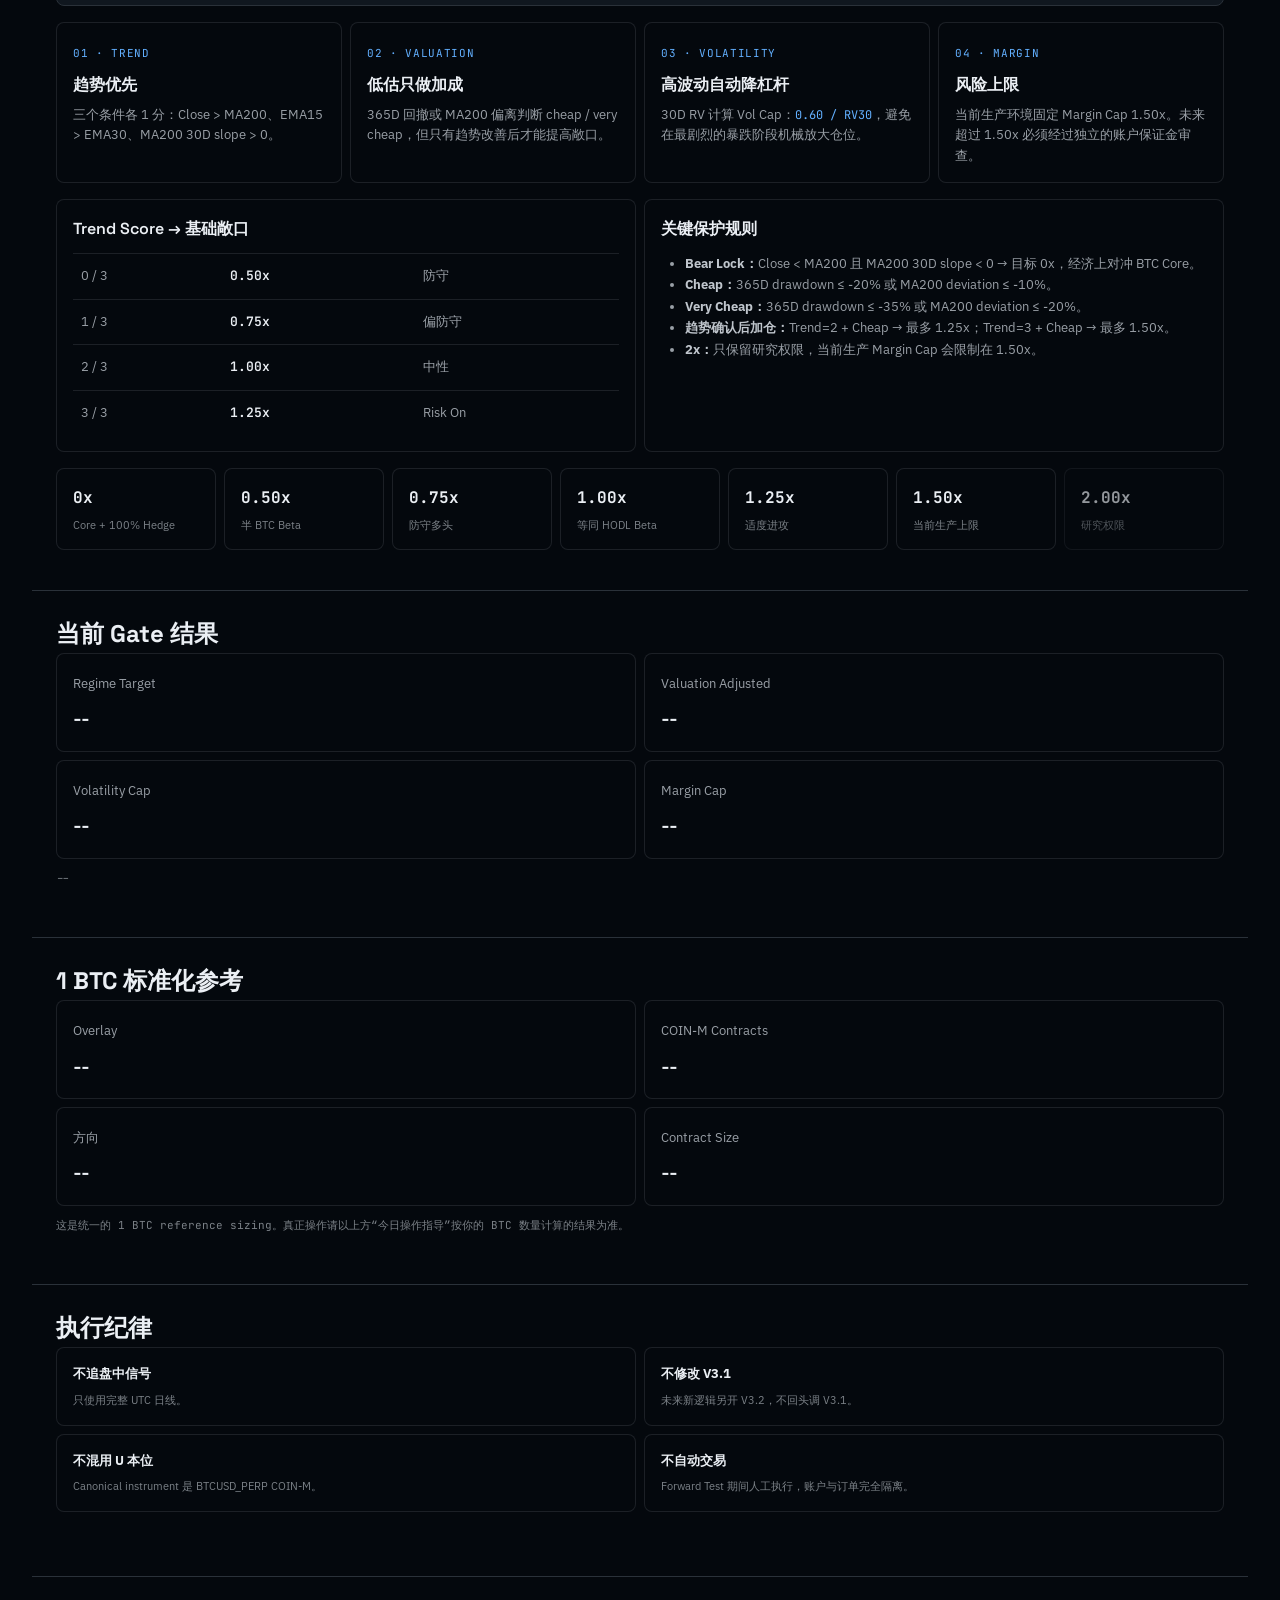
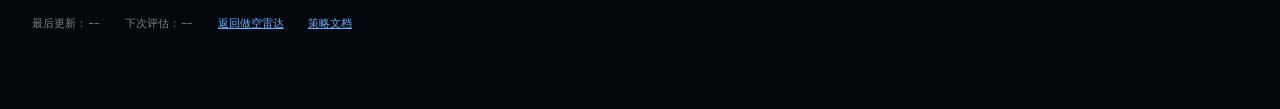
==== commit ff33675b: "feat: add V3 account tracking ledgers" ====
--- a/btc-v3.html
+++ b/btc-v3.html
@@ -9,7 +9,7 @@
   <link rel="preconnect" href="https://fonts.googleapis.com">
   <link rel="preconnect" href="https://fonts.gstatic.com" crossorigin>
   <link rel="stylesheet" href="https://fonts.googleapis.com/css2?family=IBM+Plex+Sans:wght@400;500;600;700&family=JetBrains+Mono:wght@400;500;600;700&family=Space+Grotesk:wght@500;600;700&display=swap">
-  <link rel="stylesheet" href="btc-v3.css?v=7">
+  <link rel="stylesheet" href="btc-v3.css?v=8">
 </head>
 <body>
   <main class="shell">
@@ -75,8 +75,8 @@
         </div>
       </div>
       <div class="account-inputs">
-        <label><span>当前 V3 BTC 数量</span><input id="btc-holdings" type="number" inputmode="decimal" min="0" step="0.0001" value="0.57"><small>默认 0.57 BTC；定投后直接更新这里</small></label>
-        <label><span>当前 BTCUSD_PERP 张数</span><input id="current-contracts" type="number" inputmode="numeric" step="1" value="0"><small>多仓填正数，空仓填负数；没有 V3 合约仓位填 0</small></label>
+        <label><span>当前 V3 Strategy Equity</span><input id="btc-holdings" type="number" inputmode="decimal" min="0" step="0.0001" value="0.5657"><small id="btc-holdings-note">加载 Account Snapshot 后自动锁定；不代表用户全部 BTC</small></label>
+        <label><span>当前 BTCUSD_PERP Actual Contracts</span><input id="current-contracts" type="number" inputmode="numeric" step="1" value="108"><small id="current-contracts-note">加载 Account Snapshot 后自动锁定；多仓正数，空仓负数</small></label>
       </div>
       <div class="action-card" id="action-card"><div><span>今天应该做什么</span><strong id="action-main">等待数据…</strong><small id="action-detail">--</small></div><div class="action-side" id="action-side">--</div></div>
       <div class="gate-grid operation-grid">
@@ -100,7 +100,9 @@
         <span class="badge execution-badge">EXECUTION LEDGER</span>
       </div>
       <p id="execution-ledger-status" class="flags" role="status" aria-live="polite">正在读取独立 Execution Ledger…</p>
+      <p id="tracking-ledger-status" class="flags" role="status" aria-live="polite">正在读取 Capital Flow 与 Account Snapshot…</p>
       <p id="execution-equity-note" class="flags">Actual Exposure 基于当前 V3 BTC 数量和 COIN-M futures delta；不会读取 Binance 账户。</p>
+      <p id="tracking-equity-note" class="flags">Strategy Equity 只代表分配给 V3 的 BTC，不代表用户全部 BTC。</p>
 
       <div class="execution-compare" aria-label="Strategy Target 与 Actual Position 对比">
         <div class="execution-exposure execution-exposure--target">
@@ -119,6 +121,21 @@
       <div class="execution-progress-row">
         <div><span>Execution Progress</span><strong id="execution-completion">--</strong></div>
         <div id="execution-progress" class="execution-progress" role="progressbar" aria-label="Execution Progress" aria-valuemin="0" aria-valuemax="100" aria-valuenow="0"><span></span></div>
+      </div>
+
+      <div class="tracking-action-card" aria-live="polite">
+        <div>
+          <span>今日执行提示 · V3.1 daily rebalance</span>
+          <strong id="tracking-action" data-action="wait">WAIT</strong>
+          <small id="tracking-action-detail">等待 Strategy Target、Strategy Equity、Actual Contracts 和 Mark Price。</small>
+        </div>
+        <span class="tracking-action-rule">NO EXTRA BAND</span>
+      </div>
+
+      <div class="tracking-account-grid">
+        <div><span>Current Strategy Equity</span><strong id="tracking-current-equity">--</strong><small id="tracking-equity-source">--</small></div>
+        <div><span>Current Mark Price</span><strong id="tracking-current-mark">--</strong><small id="tracking-actual-source">--</small></div>
+        <div><span>Reconcile Status</span><strong id="tracking-reconcile">--</strong><small id="tracking-reconcile-note">--</small></div>
       </div>
 
       <div class="gate-grid execution-grid">
@@ -132,24 +149,66 @@
         <div><span>Cumulative Funding</span><strong id="execution-funding">--</strong><small>暂不估算：ledger 未记录 Funding cash flow</small></div>
       </div>
 
+      <div class="gate-grid tracking-capital-grid">
+        <div><span>Starting Capital</span><strong id="tracking-starting-capital">--</strong><small>INITIAL_CAPITAL</small></div>
+        <div><span>Additional Contributions</span><strong id="tracking-contributions">--</strong><small>定投 / 转入，不是 Alpha</small></div>
+        <div><span>Withdrawals</span><strong id="tracking-withdrawals">--</strong><small>转出本金</small></div>
+        <div><span>Net Capital</span><strong id="tracking-net-capital">--</strong><small>累计净投入 = IN − OUT</small></div>
+        <div><span>Current Equity − Net Capital</span><strong id="tracking-strategy-pnl">--</strong><small id="tracking-strategy-pnl-note">--</small></div>
+      </div>
+
       <div class="execution-form-wrap">
         <div class="section-head execution-subhead">
           <div><div class="eyebrow">MANUAL ENTRY</div><h3>记录交易</h3></div>
           <span class="flags">只追加，不覆盖历史</span>
         </div>
         <p class="flags">Execution Time 可留空；没有精确 Binance 成交时间时，系统会明确记录为 approximate。</p>
+        <label class="tracking-key-field"><span>写入密钥（仅本次会话，不保存）</span><input id="tracking-api-key" type="password" autocomplete="off" required></label>
         <form id="execution-form" class="execution-form">
           <label><span>Side</span><select id="execution-side" required><option value="BUY">BUY</option><option value="SELL">SELL</option></select></label>
           <label><span>Contracts</span><input id="execution-contracts" type="number" inputmode="numeric" min="1" step="1" required></label>
           <label><span>Average Fill Price</span><input id="execution-fill-price" type="number" inputmode="decimal" min="0.00000001" step="0.1" required></label>
           <label><span>Execution Time（可选）</span><input id="execution-time" type="datetime-local"></label>
           <label class="execution-form-wide"><span>Note（可选）</span><input id="execution-note" type="text" maxlength="500" placeholder="例如：V3 target execution"></label>
-          <label class="execution-form-wide"><span>写入密钥（仅本次会话，不保存）</span><input id="execution-api-key" type="password" autocomplete="off" required></label>
           <button id="execution-submit" class="execution-form-wide" type="submit">追加到 Execution Ledger</button>
         </form>
         <p id="execution-form-status" class="flags" role="status" aria-live="polite"></p>
       </div>
 
+      <div class="execution-form-wrap tracking-write-section">
+        <div class="section-head execution-subhead">
+          <div><div class="eyebrow">CAPITAL FLOW</div><h3>记录资金流</h3></div>
+          <span class="flags">本金变化，不是 PnL</span>
+        </div>
+        <p class="flags">定投、转入、转出都追加到 Capital Flow Ledger；不会修改历史 Strategy Equity，也不会影响 V3.1 信号。</p>
+        <form id="capital-flow-form" class="execution-form">
+          <label><span>Type</span><select id="capital-flow-type" required><option value="CONTRIBUTION">Contribution</option><option value="WITHDRAWAL">Withdrawal</option></select></label>
+          <label><span>BTC Amount</span><input id="capital-flow-amount" type="number" inputmode="decimal" min="0.00000001" step="0.0001" required></label>
+          <label><span>Effective Time（可选）</span><input id="capital-flow-time" type="datetime-local"></label>
+          <label><span>Reason</span><input id="capital-flow-reason" type="text" maxlength="160" placeholder="例如：DCA" required></label>
+          <label class="execution-form-wide"><span>Note（可选）</span><input id="capital-flow-note" type="text" maxlength="500"></label>
+          <button id="capital-flow-submit" class="execution-form-wide" type="submit">追加到 Capital Flow Ledger</button>
+        </form>
+        <p id="capital-flow-form-status" class="flags" role="status" aria-live="polite"></p>
+      </div>
+
+      <div class="execution-form-wrap tracking-write-section">
+        <div class="section-head execution-subhead">
+          <div><div class="eyebrow">ACCOUNT SNAPSHOT</div><h3>记录账户快照</h3></div>
+          <span class="flags">用于 reconcile，不是成交</span>
+        </div>
+        <p class="flags">快照记录某个时点 V3 真实 Equity 和合约数量。它不会覆盖历史；Funding、Fee 和外部调整只能通过快照对账体现。</p>
+        <form id="account-snapshot-form" class="execution-form">
+          <label><span>Strategy Equity BTC</span><input id="account-snapshot-equity" type="number" inputmode="decimal" min="0" step="0.00000001" required></label>
+          <label><span>Actual Contracts</span><input id="account-snapshot-contracts" type="number" inputmode="numeric" step="1" required></label>
+          <label><span>Mark Price（可选）</span><input id="account-snapshot-mark" type="number" inputmode="decimal" min="0.00000001" step="0.1"></label>
+          <label><span>Captured At（可选）</span><input id="account-snapshot-time" type="datetime-local"></label>
+          <label class="execution-form-wide"><span>Note（可选）</span><input id="account-snapshot-note" type="text" maxlength="500" placeholder="例如：manual reconcile after Binance account check"></label>
+          <button id="account-snapshot-submit" class="execution-form-wide" type="submit">追加 Account Snapshot</button>
+        </form>
+        <p id="account-snapshot-form-status" class="flags" role="status" aria-live="polite"></p>
+      </div>
+
       <div class="execution-history">
         <div class="section-head execution-subhead">
           <div><div class="eyebrow">APPEND-ONLY HISTORY</div><h3>交易历史</h3></div>
@@ -157,8 +216,34 @@
         </div>
         <div class="execution-history-wrap">
           <table>
-            <thead><tr><th>时间</th><th>方向</th><th>张数</th><th>成交价</th><th>Target</th><th>交易后 Actual</th><th>备注</th></tr></thead>
-            <tbody id="execution-history-body"><tr><td colspan="7">正在读取…</td></tr></tbody>
+            <thead><tr><th>时间</th><th>方向</th><th>张数</th><th>成交价</th><th>Target</th><th>交易后张数</th><th>交易后 Exposure</th><th>备注</th></tr></thead>
+            <tbody id="execution-history-body"><tr><td colspan="8">正在读取…</td></tr></tbody>
+          </table>
+        </div>
+      </div>
+
+      <div class="execution-history tracking-history">
+        <div class="section-head execution-subhead">
+          <div><div class="eyebrow">CAPITAL FLOW HISTORY</div><h3>资金流历史</h3></div>
+          <span class="flags">来源：Capital Flow Ledger</span>
+        </div>
+        <div class="execution-history-wrap">
+          <table>
+            <thead><tr><th>时间</th><th>类型</th><th>BTC 变化</th><th>累计 Net Capital</th><th>原因</th><th>备注</th></tr></thead>
+            <tbody id="capital-flow-history-body"><tr><td colspan="6">正在读取…</td></tr></tbody>
+          </table>
+        </div>
+      </div>
+
+      <div class="execution-history tracking-history">
+        <div class="section-head execution-subhead">
+          <div><div class="eyebrow">ACCOUNT SNAPSHOT HISTORY</div><h3>账户快照与对账</h3></div>
+          <span class="flags">来源：Account Snapshot Ledger</span>
+        </div>
+        <div class="execution-history-wrap">
+          <table>
+            <thead><tr><th>时间</th><th>Strategy Equity</th><th>Actual Contracts</th><th>Mark Price</th><th>Reconcile</th><th>备注</th></tr></thead>
+            <tbody id="snapshot-history-body"><tr><td colspan="6">正在读取…</td></tr></tbody>
           </table>
         </div>
       </div>
@@ -182,9 +267,9 @@
     <section class="panel compact-panel"><h2>执行纪律</h2><div class="discipline-grid"><div><strong>不追盘中信号</strong><span>只使用完整 UTC 日线。</span></div><div><strong>不修改 V3.1</strong><span>未来新逻辑另开 V3.2，不回头调 V3.1。</span></div><div><strong>不混用 U 本位</strong><span>Canonical instrument 是 BTCUSD_PERP COIN-M。</span></div><div><strong>不自动交易</strong><span>Forward Test 期间人工执行，账户与订单完全隔离。</span></div></div></section>
     <footer><span id="updated">最后更新：--</span><span id="next-review">下次评估：--</span><a href="https://binance-futures-radar.vercel.app/" target="_blank" rel="noreferrer">返回做空雷达</a><a href="https://github.com/xiangyingchang/binance-futures-radar/blob/main/BTC_V3_STRATEGY.md" target="_blank" rel="noreferrer">策略文档</a></footer>
   </main>
-  <script src="btc-v3-execution-accounting.js?v=2"></script>
-  <script src="btc-v3-execution.js?v=2"></script>
-  <script src="btc-v3.js?v=7"></script>
+  <script src="btc-v3-execution-accounting.js?v=3"></script>
+  <script src="btc-v3-execution.js?v=3"></script>
+  <script src="btc-v3.js?v=8"></script>
   <script src="btc-v3-daily-analysis.js?v=1"></script>
 </body>
 </html>
--- a/btc-v3.css
+++ b/btc-v3.css
@@ -532,6 +532,12 @@
   outline-color: var(--color-focus);
 }
 
+.account-inputs input:read-only {
+  border-color: var(--color-accent-strong);
+  background: var(--color-paper-3);
+  cursor: default;
+}
+
 .action-card {
   display: flex;
   align-items: center;
@@ -722,6 +728,149 @@
 
 .execution-grid {
   margin-top: var(--space-md);
+}
+
+.tracking-action-card {
+  display: flex;
+  align-items: center;
+  justify-content: space-between;
+  gap: var(--space-lg);
+  margin-top: var(--space-md);
+  padding: var(--space-lg);
+  border: 1px solid var(--color-accent-strong);
+  border-radius: var(--radius-card);
+  background: var(--color-accent-soft);
+}
+
+.tracking-action-card > div > span,
+.tracking-action-card small,
+.tracking-action-rule {
+  color: var(--color-muted);
+  font-family: var(--font-mono);
+  font-size: var(--text-xs);
+}
+
+.tracking-action-card strong {
+  display: block;
+  margin: var(--space-xs) 0;
+  color: var(--color-ink);
+  font-family: var(--font-display);
+  font-size: clamp(1.5rem, 5vw, 2.4rem);
+  font-variant-numeric: tabular-nums;
+  font-weight: 700;
+  letter-spacing: -0.045em;
+  line-height: 1;
+}
+
+.tracking-action-card strong[data-action="buy"] {
+  color: var(--color-good);
+}
+
+.tracking-action-card strong[data-action="sell"] {
+  color: var(--color-danger);
+}
+
+.tracking-action-card strong[data-action="hold"] {
+  color: var(--color-accent);
+}
+
+.tracking-action-card small {
+  display: block;
+  max-width: 48rem;
+  line-height: 1.5;
+}
+
+.tracking-action-rule {
+  flex: 0 0 auto;
+  padding: var(--space-sm);
+  border: 1px solid var(--color-rule);
+  border-radius: var(--radius-tight);
+  color: var(--color-subdued);
+  white-space: nowrap;
+}
+
+.tracking-account-grid {
+  display: grid;
+  gap: var(--space-xs);
+  margin-top: var(--space-md);
+}
+
+.tracking-account-grid > div {
+  min-width: 0;
+  padding: var(--space-md);
+  border: 1px solid var(--color-rule);
+  border-radius: var(--radius-tight);
+  background: var(--color-paper-2);
+}
+
+.tracking-account-grid span,
+.tracking-account-grid small {
+  display: block;
+  color: var(--color-muted);
+  font-size: var(--text-xs);
+}
+
+.tracking-account-grid strong {
+  display: block;
+  margin: var(--space-xs) 0;
+  color: var(--color-ink);
+  font-family: var(--font-display);
+  font-size: var(--text-lg);
+  font-variant-numeric: tabular-nums;
+  font-weight: 600;
+  letter-spacing: -0.035em;
+}
+
+.tracking-account-grid small {
+  color: var(--color-subdued);
+  line-height: 1.45;
+}
+
+.tracking-capital-grid {
+  margin-top: var(--space-md);
+}
+
+.tracking-key-field {
+  display: block;
+  margin-top: var(--space-md);
+  padding: var(--space-md);
+  border: 1px solid var(--color-warning);
+  border-radius: var(--radius-tight);
+  background: var(--color-warning-soft);
+}
+
+.tracking-key-field > span {
+  display: block;
+  color: var(--color-muted);
+  font-size: var(--text-sm);
+}
+
+.tracking-key-field input {
+  display: block;
+  width: 100%;
+  min-height: 44px;
+  margin-top: var(--space-xs);
+  padding: 0 var(--space-sm);
+  border: 1px solid var(--color-rule);
+  border-radius: var(--radius-input);
+  background: var(--color-paper-2);
+  color: var(--color-ink);
+  font-family: var(--font-mono);
+  font-size: var(--text-sm);
+}
+
+.tracking-key-field input:focus-visible {
+  border-color: var(--color-accent-strong);
+  outline: 2px solid var(--color-focus);
+  outline-offset: 1px;
+}
+
+.tracking-write-section {
+  margin-top: var(--space-lg);
+}
+
+.tracking-history {
+  margin-top: var(--space-lg);
 }
 
 .execution-form-wrap,
@@ -1078,8 +1227,13 @@
   }
 
   .account-inputs,
+  .tracking-account-grid,
   .rule-columns {
     grid-template-columns: repeat(2, minmax(0, 1fr));
+  }
+
+  .tracking-account-grid > div:last-child {
+    grid-column: 1 / -1;
   }
 
   .operation-grid {
@@ -1107,6 +1261,14 @@
 
   .grid {
     grid-template-columns: 1.25fr repeat(5, minmax(0, 1fr));
+  }
+
+  .tracking-account-grid {
+    grid-template-columns: repeat(3, minmax(0, 1fr));
+  }
+
+  .tracking-account-grid > div:last-child {
+    grid-column: auto;
   }
 
   .strategy-flow {
@@ -1127,6 +1289,15 @@
   .action-card {
     align-items: stretch;
     flex-direction: column;
+  }
+
+  .tracking-action-card {
+    align-items: stretch;
+    flex-direction: column;
+  }
+
+  .tracking-action-rule {
+    align-self: flex-start;
   }
 
   .live-operation-bar {
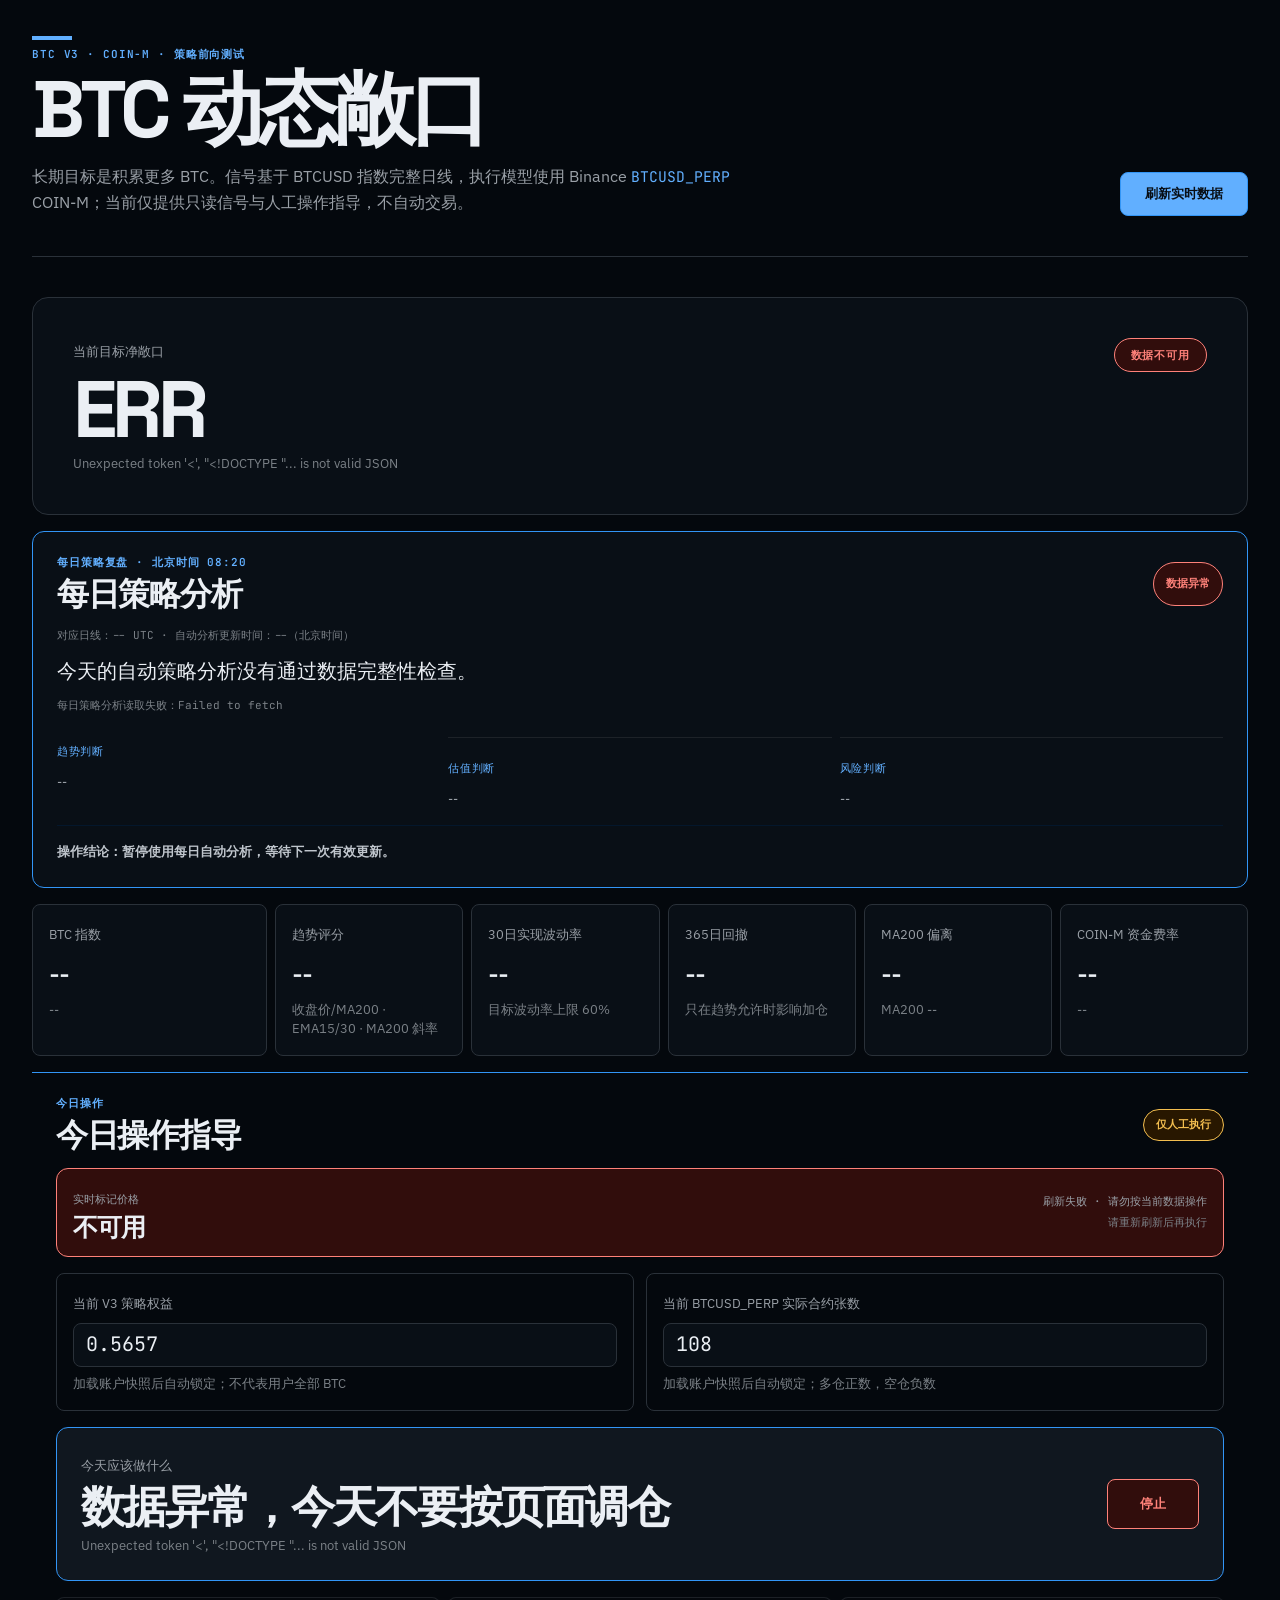
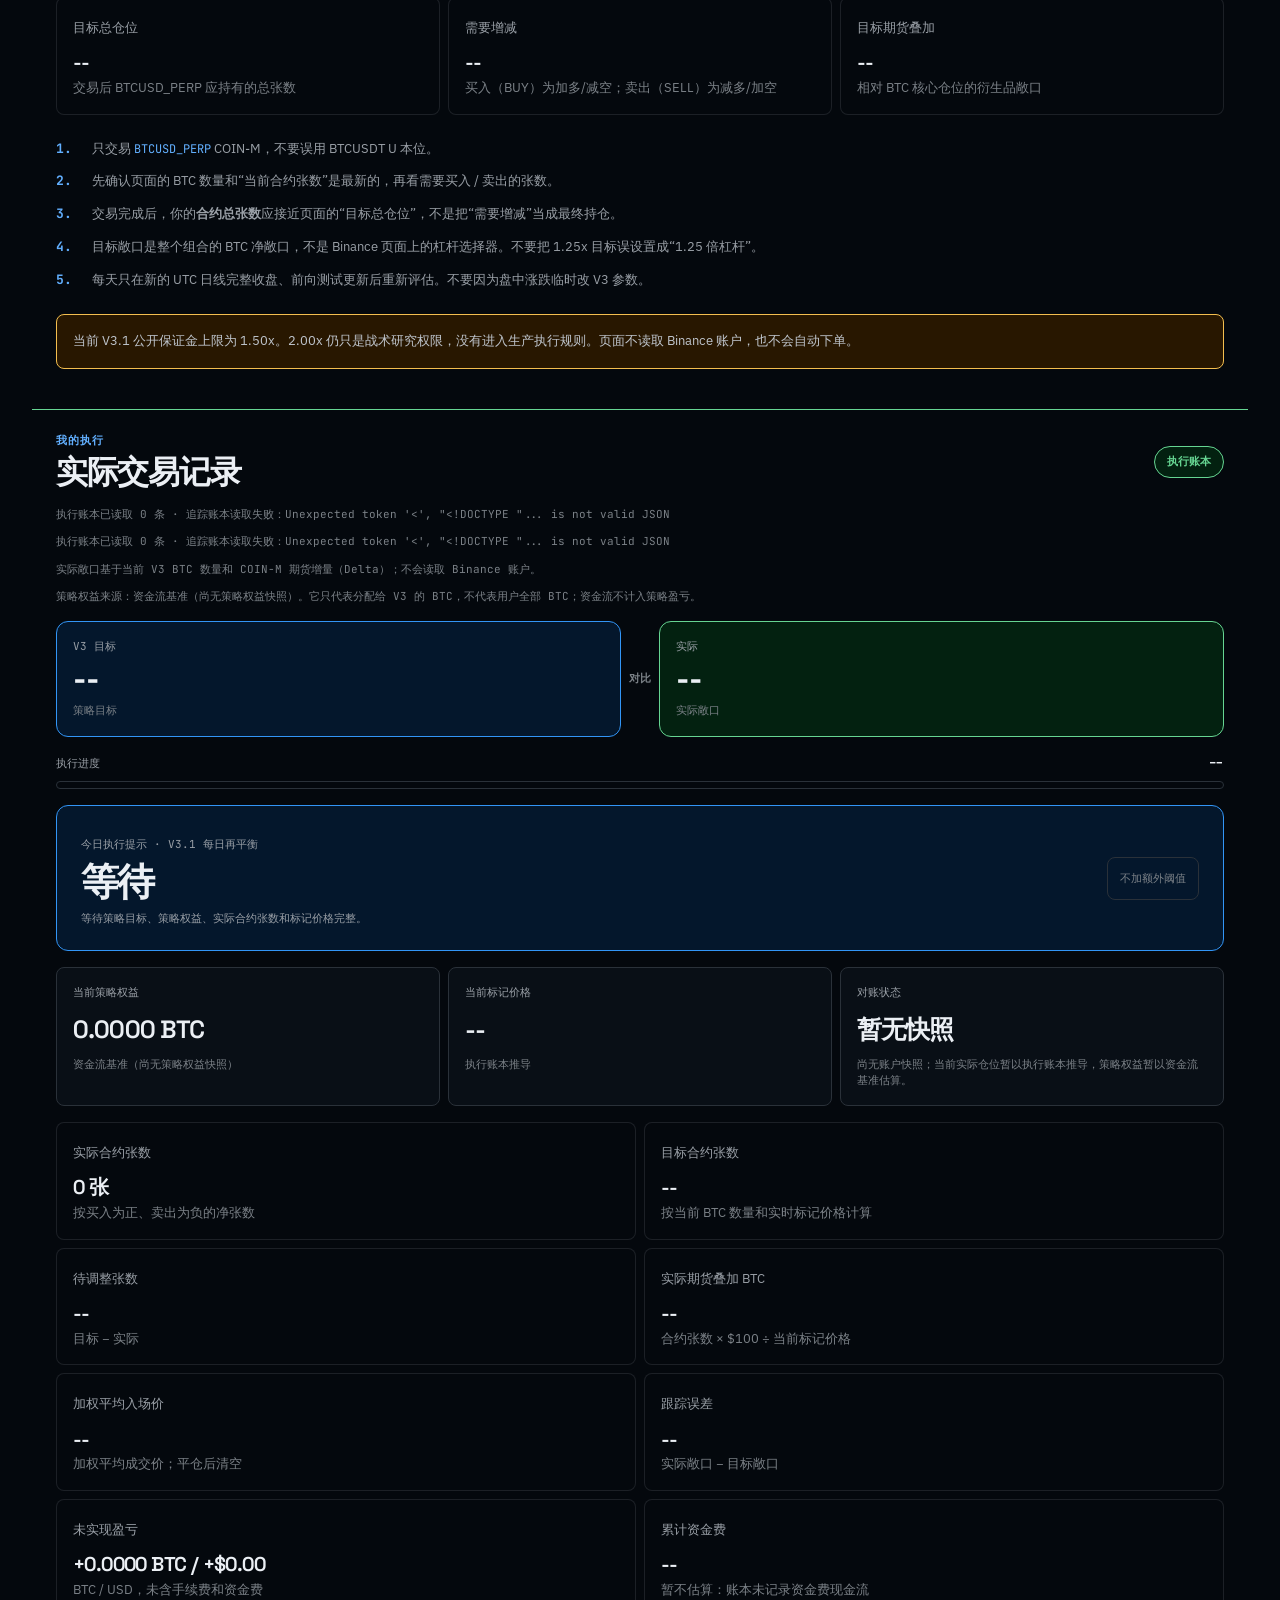
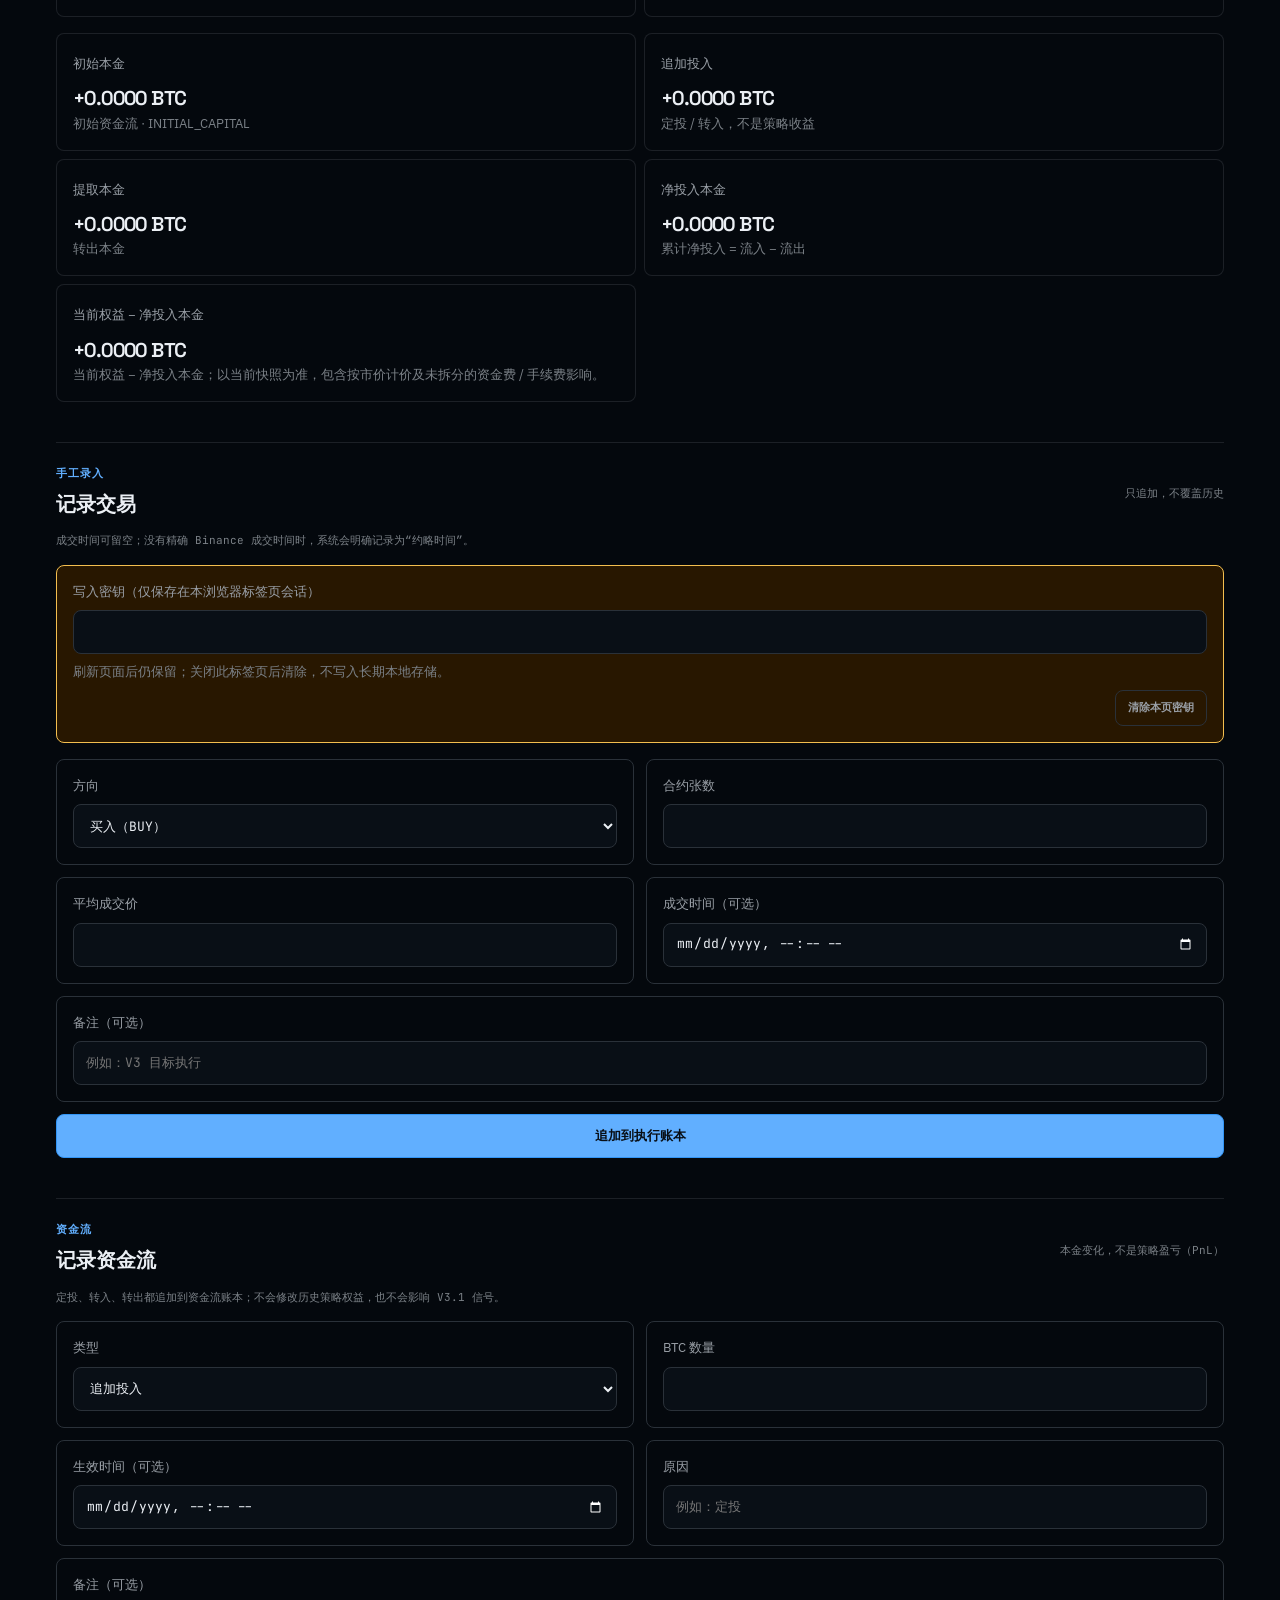
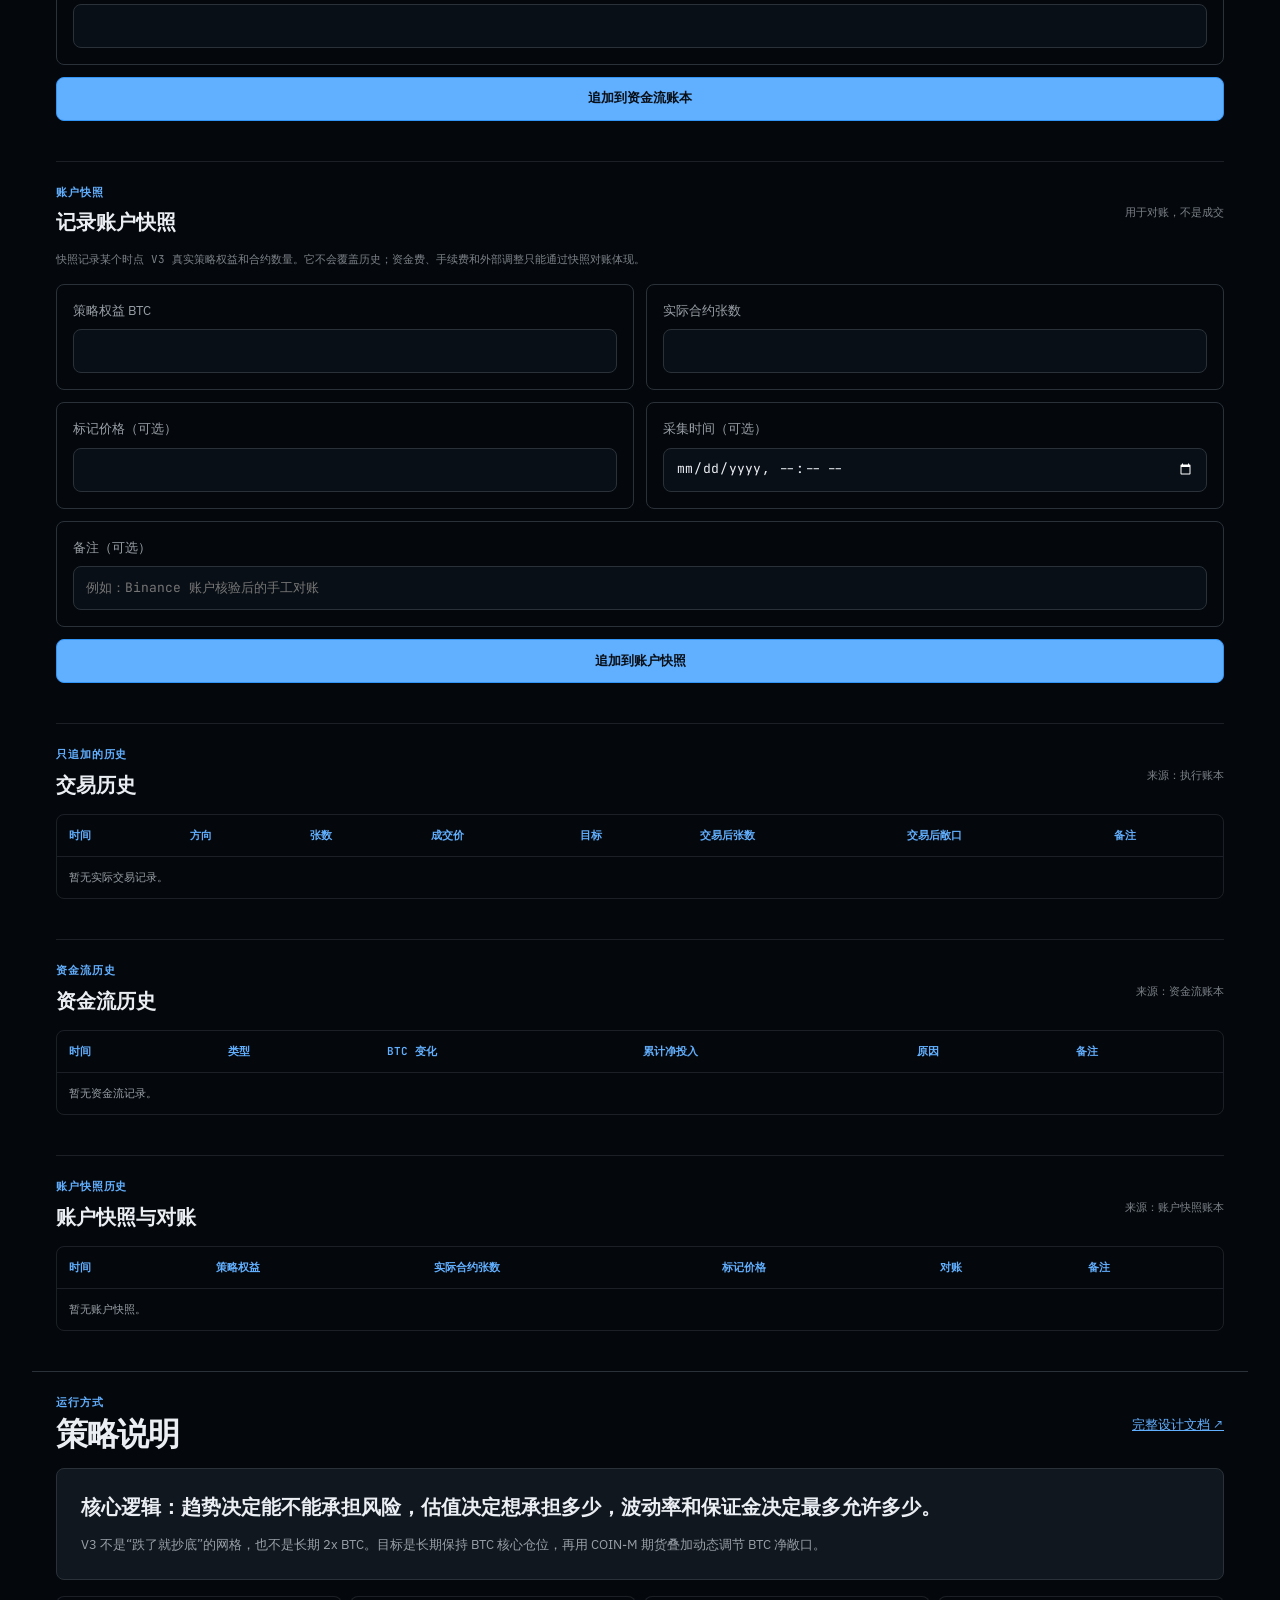
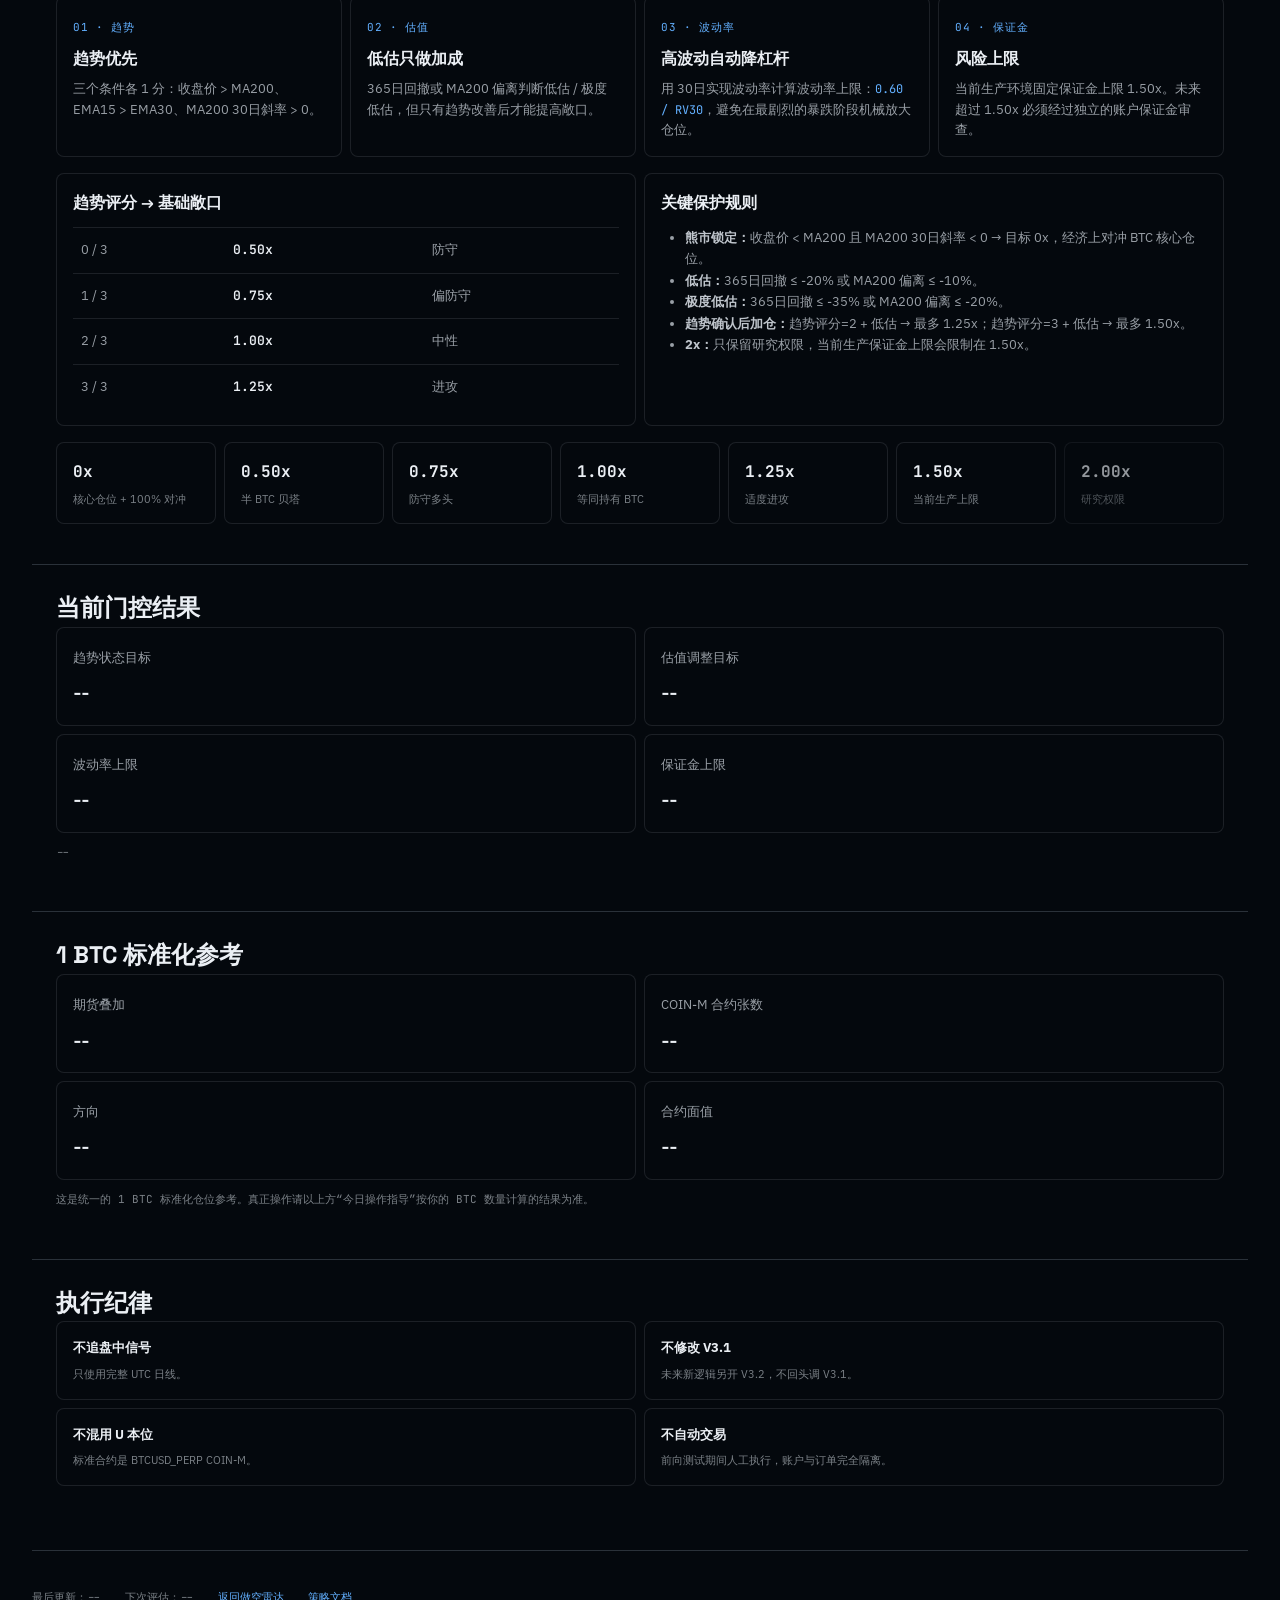
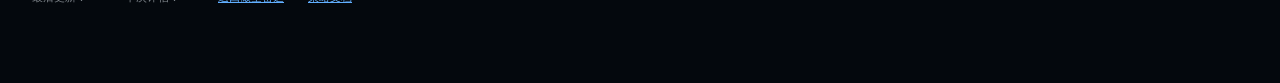
==== commit 7c7d6811: "feat: localize V3 UI and persist write key per tab" ====
--- a/btc-v3.html
+++ b/btc-v3.html
@@ -5,19 +5,19 @@
   <meta name="viewport" content="width=device-width, initial-scale=1.0, viewport-fit=cover">
   <meta name="color-scheme" content="dark">
   <meta name="theme-color" content="#0d111a">
-  <title>BTC V3 · Dynamic Exposure</title>
+  <title>BTC V3 · 动态敞口</title>
   <link rel="preconnect" href="https://fonts.googleapis.com">
   <link rel="preconnect" href="https://fonts.gstatic.com" crossorigin>
   <link rel="stylesheet" href="https://fonts.googleapis.com/css2?family=IBM+Plex+Sans:wght@400;500;600;700&family=JetBrains+Mono:wght@400;500;600;700&family=Space+Grotesk:wght@500;600;700&display=swap">
-  <link rel="stylesheet" href="btc-v3.css?v=8">
+  <link rel="stylesheet" href="btc-v3.css?v=9">
 </head>
 <body>
   <main class="shell">
     <header class="hero">
       <div>
-        <div class="eyebrow">BTC V3 · COIN-M · FORWARD TEST</div>
-        <h1>BTC Dynamic Exposure</h1>
-        <p>长期目标是积累更多 BTC。信号基于 BTCUSD Index 完整日线，执行模型使用 Binance <code>BTCUSD_PERP</code> COIN-M；当前仅提供只读信号与人工操作指导，不自动交易。</p>
+        <div class="eyebrow">BTC V3 · COIN-M · 策略前向测试</div>
+        <h1>BTC 动态敞口</h1>
+        <p>长期目标是积累更多 BTC。信号基于 BTCUSD 指数完整日线，执行模型使用 Binance <code>BTCUSD_PERP</code> COIN-M；当前仅提供只读信号与人工操作指导，不自动交易。</p>
       </div>
       <button id="refresh" type="button">刷新实时数据</button>
     </header>
@@ -28,19 +28,19 @@
         <strong id="target">--</strong>
         <small id="target-note">正在读取最新完整日线…</small>
       </div>
-      <div class="regime" id="regime">LOADING</div>
+      <div class="regime" id="regime">加载中</div>
     </section>
 
     <section class="state-brief" id="daily-analysis">
       <div class="section-head brief-head">
         <div>
-          <div class="eyebrow">DAILY STRATEGY REVIEW · 08:20 CST</div>
+          <div class="eyebrow">每日策略复盘 · 北京时间 08:20</div>
           <h2>每日策略分析</h2>
         </div>
         <span id="daily-analysis-label" class="brief-label">等待自动更新</span>
       </div>
       <p id="daily-analysis-meta" class="flags">对应日线：-- · 自动分析更新时间：--</p>
-      <p id="daily-analysis-headline" class="brief-summary">每天北京时间 08:20，自动任务会在最新 UTC 日线和 Forward Test 更新后生成当天正式策略观点。</p>
+      <p id="daily-analysis-headline" class="brief-summary">每天北京时间 08:20，自动任务会在最新 UTC 日线和前向测试更新后生成当天正式策略观点。</p>
       <p id="daily-analysis-summary" class="flags">--</p>
       <div class="brief-points">
         <div><span>趋势判断</span><p id="daily-analysis-trend">--</p></div>
@@ -51,22 +51,22 @@
     </section>
 
     <section class="grid">
-      <article><span>BTC Index</span><strong id="price">--</strong><small id="candle-date">--</small></article>
-      <article><span>Trend Score</span><strong id="trend">--</strong><small>Close/MA200 · EMA15/30 · MA200 slope</small></article>
-      <article><span>30D RV</span><strong id="rv">--</strong><small>60% target vol cap</small></article>
-      <article><span>365D Drawdown</span><strong id="drawdown">--</strong><small>只在趋势允许时影响加仓</small></article>
+      <article><span>BTC 指数</span><strong id="price">--</strong><small id="candle-date">--</small></article>
+      <article><span>趋势评分</span><strong id="trend">--</strong><small>收盘价/MA200 · EMA15/30 · MA200 斜率</small></article>
+      <article><span>30日实现波动率</span><strong id="rv">--</strong><small>目标波动率上限 60%</small></article>
+      <article><span>365日回撤</span><strong id="drawdown">--</strong><small>只在趋势允许时影响加仓</small></article>
       <article><span>MA200 偏离</span><strong id="ma-dev">--</strong><small id="ma200">MA200 --</small></article>
-      <article><span>COIN-M Funding</span><strong id="funding">--</strong><small id="funding-next">--</small></article>
+      <article><span>COIN-M 资金费率</span><strong id="funding">--</strong><small id="funding-next">--</small></article>
     </section>
 
     <section class="panel operation-panel">
       <div class="section-head">
-        <div><div class="eyebrow">TODAY'S ACTION</div><h2>今日操作指导</h2></div>
-        <span class="badge">MANUAL ONLY</span>
+        <div><div class="eyebrow">今日操作</div><h2>今日操作指导</h2></div>
+        <span class="badge">仅人工执行</span>
       </div>
       <div class="live-operation-bar" id="live-operation-bar" data-status="loading" role="status" aria-live="polite">
         <div class="live-operation-price">
-          <span>实时 Mark Price</span>
+          <span>实时标记价格</span>
           <strong id="live-mark-price">--</strong>
         </div>
         <div class="live-operation-meta">
@@ -75,148 +75,148 @@
         </div>
       </div>
       <div class="account-inputs">
-        <label><span>当前 V3 Strategy Equity</span><input id="btc-holdings" type="number" inputmode="decimal" min="0" step="0.0001" value="0.5657"><small id="btc-holdings-note">加载 Account Snapshot 后自动锁定；不代表用户全部 BTC</small></label>
-        <label><span>当前 BTCUSD_PERP Actual Contracts</span><input id="current-contracts" type="number" inputmode="numeric" step="1" value="108"><small id="current-contracts-note">加载 Account Snapshot 后自动锁定；多仓正数，空仓负数</small></label>
+        <label><span>当前 V3 策略权益</span><input id="btc-holdings" type="number" inputmode="decimal" min="0" step="0.0001" value="0.5657"><small id="btc-holdings-note">加载账户快照后自动锁定；不代表用户全部 BTC</small></label>
+        <label><span>当前 BTCUSD_PERP 实际合约张数</span><input id="current-contracts" type="number" inputmode="numeric" step="1" value="108"><small id="current-contracts-note">加载账户快照后自动锁定；多仓正数，空仓负数</small></label>
       </div>
       <div class="action-card" id="action-card"><div><span>今天应该做什么</span><strong id="action-main">等待数据…</strong><small id="action-detail">--</small></div><div class="action-side" id="action-side">--</div></div>
       <div class="gate-grid operation-grid">
         <div><span>目标总仓位</span><strong id="account-target-contracts">--</strong><small>交易后 BTCUSD_PERP 应持有的总张数</small></div>
-        <div><span>需要增减</span><strong id="account-delta-contracts">--</strong><small>BUY 为加多/减空；SELL 为减多/加空</small></div>
-        <div><span>目标 Overlay</span><strong id="account-overlay-btc">--</strong><small>相对 Core BTC 的衍生品敞口</small></div>
+        <div><span>需要增减</span><strong id="account-delta-contracts">--</strong><small>买入（BUY）为加多/减空；卖出（SELL）为减多/加空</small></div>
+        <div><span>目标期货叠加</span><strong id="account-overlay-btc">--</strong><small>相对 BTC 核心仓位的衍生品敞口</small></div>
       </div>
       <div class="instruction-list">
         <div><b>1.</b><span>只交易 <code>BTCUSD_PERP</code> COIN-M，不要误用 BTCUSDT U 本位。</span></div>
-        <div><b>2.</b><span>先确认页面的 BTC 数量和“当前合约张数”是最新的，再看需要 BUY / SELL 的张数。</span></div>
+        <div><b>2.</b><span>先确认页面的 BTC 数量和“当前合约张数”是最新的，再看需要买入 / 卖出的张数。</span></div>
         <div><b>3.</b><span>交易完成后，你的<strong>合约总张数</strong>应接近页面的“目标总仓位”，不是把“需要增减”当成最终持仓。</span></div>
-        <div><b>4.</b><span>Target Exposure 是整个组合的 BTC 净敞口，不是 Binance 页面上的 leverage selector。不要把 1.25x Target 误设置成“1.25 倍杠杆”。</span></div>
-        <div><b>5.</b><span>每天只在新的 UTC 日线完整收盘、Forward Test 更新后重新评估。不要因为盘中涨跌临时改 V3 参数。</span></div>
-      </div>
-      <p class="warning">当前 V3.1 public Margin Cap 为 1.50x。2.00x 仍只是 Tactical research permission，没有进入生产执行规则。页面不读取 Binance 账户，也不会自动下单。</p>
+        <div><b>4.</b><span>目标敞口是整个组合的 BTC 净敞口，不是 Binance 页面上的杠杆选择器。不要把 1.25x 目标误设置成“1.25 倍杠杆”。</span></div>
+        <div><b>5.</b><span>每天只在新的 UTC 日线完整收盘、前向测试更新后重新评估。不要因为盘中涨跌临时改 V3 参数。</span></div>
+      </div>
+      <p class="warning">当前 V3.1 公开保证金上限为 1.50x。2.00x 仍只是战术研究权限，没有进入生产执行规则。页面不读取 Binance 账户，也不会自动下单。</p>
     </section>
 
     <section class="panel execution-panel" id="execution-tracking">
       <div class="section-head">
-        <div><div class="eyebrow">MY EXECUTION</div><h2>实际交易记录</h2></div>
-        <span class="badge execution-badge">EXECUTION LEDGER</span>
-      </div>
-      <p id="execution-ledger-status" class="flags" role="status" aria-live="polite">正在读取独立 Execution Ledger…</p>
-      <p id="tracking-ledger-status" class="flags" role="status" aria-live="polite">正在读取 Capital Flow 与 Account Snapshot…</p>
-      <p id="execution-equity-note" class="flags">Actual Exposure 基于当前 V3 BTC 数量和 COIN-M futures delta；不会读取 Binance 账户。</p>
-      <p id="tracking-equity-note" class="flags">Strategy Equity 只代表分配给 V3 的 BTC，不代表用户全部 BTC。</p>
-
-      <div class="execution-compare" aria-label="Strategy Target 与 Actual Position 对比">
+        <div><div class="eyebrow">我的执行</div><h2>实际交易记录</h2></div>
+        <span class="badge execution-badge">执行账本</span>
+      </div>
+      <p id="execution-ledger-status" class="flags" role="status" aria-live="polite">正在读取独立执行账本…</p>
+      <p id="tracking-ledger-status" class="flags" role="status" aria-live="polite">正在读取资金流账本与账户快照…</p>
+      <p id="execution-equity-note" class="flags">实际敞口基于当前 V3 BTC 数量和 COIN-M 期货增量（Delta）；不会读取 Binance 账户。</p>
+      <p id="tracking-equity-note" class="flags">策略权益只代表分配给 V3 的 BTC，不代表用户全部 BTC。</p>
+
+      <div class="execution-compare" aria-label="策略目标与实际仓位对比">
         <div class="execution-exposure execution-exposure--target">
-          <span>V3 Target</span>
+          <span>V3 目标</span>
           <strong id="execution-target-exposure">--</strong>
-          <small>Strategy Target</small>
-        </div>
-        <span class="execution-compare-mark" aria-hidden="true">VS</span>
+          <small>策略目标</small>
+        </div>
+        <span class="execution-compare-mark" aria-hidden="true">对比</span>
         <div class="execution-exposure execution-exposure--actual">
-          <span>Actual</span>
+          <span>实际</span>
           <strong id="execution-actual-exposure">--</strong>
-          <small>Actual Exposure</small>
+          <small>实际敞口</small>
         </div>
       </div>
 
       <div class="execution-progress-row">
-        <div><span>Execution Progress</span><strong id="execution-completion">--</strong></div>
-        <div id="execution-progress" class="execution-progress" role="progressbar" aria-label="Execution Progress" aria-valuemin="0" aria-valuemax="100" aria-valuenow="0"><span></span></div>
+        <div><span>执行进度</span><strong id="execution-completion">--</strong></div>
+        <div id="execution-progress" class="execution-progress" role="progressbar" aria-label="执行进度" aria-valuemin="0" aria-valuemax="100" aria-valuenow="0"><span></span></div>
       </div>
 
       <div class="tracking-action-card" aria-live="polite">
         <div>
-          <span>今日执行提示 · V3.1 daily rebalance</span>
-          <strong id="tracking-action" data-action="wait">WAIT</strong>
-          <small id="tracking-action-detail">等待 Strategy Target、Strategy Equity、Actual Contracts 和 Mark Price。</small>
-        </div>
-        <span class="tracking-action-rule">NO EXTRA BAND</span>
+          <span>今日执行提示 · V3.1 每日再平衡</span>
+          <strong id="tracking-action" data-action="wait">等待</strong>
+          <small id="tracking-action-detail">等待策略目标、策略权益、实际合约张数和标记价格。</small>
+        </div>
+        <span class="tracking-action-rule">不加额外阈值</span>
       </div>
 
       <div class="tracking-account-grid">
-        <div><span>Current Strategy Equity</span><strong id="tracking-current-equity">--</strong><small id="tracking-equity-source">--</small></div>
-        <div><span>Current Mark Price</span><strong id="tracking-current-mark">--</strong><small id="tracking-actual-source">--</small></div>
-        <div><span>Reconcile Status</span><strong id="tracking-reconcile">--</strong><small id="tracking-reconcile-note">--</small></div>
+        <div><span>当前策略权益</span><strong id="tracking-current-equity">--</strong><small id="tracking-equity-source">--</small></div>
+        <div><span>当前标记价格</span><strong id="tracking-current-mark">--</strong><small id="tracking-actual-source">--</small></div>
+        <div><span>对账状态</span><strong id="tracking-reconcile">--</strong><small id="tracking-reconcile-note">--</small></div>
       </div>
 
       <div class="gate-grid execution-grid">
-        <div><span>Actual Contracts</span><strong id="execution-actual-contracts">--</strong><small>按 BUY 为正、SELL 为负的净张数</small></div>
-        <div><span>Target Contracts</span><strong id="execution-target-contracts">--</strong><small>按当前 BTC 数量和实时 Mark Price 计算</small></div>
-        <div><span>Remaining Contracts</span><strong id="execution-remaining-contracts">--</strong><small>Target − Actual</small></div>
-        <div><span>Actual Overlay BTC</span><strong id="execution-actual-overlay">--</strong><small>Contracts × $100 ÷ 当前 Mark Price</small></div>
-        <div><span>Average Entry Price</span><strong id="execution-average-entry">--</strong><small>加权平均成交价；平仓后清空</small></div>
-        <div><span>Tracking Error</span><strong id="execution-tracking-error">--</strong><small>Actual Exposure − Target Exposure</small></div>
-        <div><span>Unrealized PnL</span><strong id="execution-pnl">--</strong><small>BTC / USD，未含手续费和 Funding</small></div>
-        <div><span>Cumulative Funding</span><strong id="execution-funding">--</strong><small>暂不估算：ledger 未记录 Funding cash flow</small></div>
+        <div><span>实际合约张数</span><strong id="execution-actual-contracts">--</strong><small>按买入为正、卖出为负的净张数</small></div>
+        <div><span>目标合约张数</span><strong id="execution-target-contracts">--</strong><small>按当前 BTC 数量和实时标记价格计算</small></div>
+        <div><span>待调整张数</span><strong id="execution-remaining-contracts">--</strong><small>目标 − 实际</small></div>
+        <div><span>实际期货叠加 BTC</span><strong id="execution-actual-overlay">--</strong><small>合约张数 × $100 ÷ 当前标记价格</small></div>
+        <div><span>加权平均入场价</span><strong id="execution-average-entry">--</strong><small>加权平均成交价；平仓后清空</small></div>
+        <div><span>跟踪误差</span><strong id="execution-tracking-error">--</strong><small>实际敞口 − 目标敞口</small></div>
+        <div><span>未实现盈亏</span><strong id="execution-pnl">--</strong><small>BTC / USD，未含手续费和资金费</small></div>
+        <div><span>累计资金费</span><strong id="execution-funding">--</strong><small>暂不估算：账本未记录资金费现金流</small></div>
       </div>
 
       <div class="gate-grid tracking-capital-grid">
-        <div><span>Starting Capital</span><strong id="tracking-starting-capital">--</strong><small>INITIAL_CAPITAL</small></div>
-        <div><span>Additional Contributions</span><strong id="tracking-contributions">--</strong><small>定投 / 转入，不是 Alpha</small></div>
-        <div><span>Withdrawals</span><strong id="tracking-withdrawals">--</strong><small>转出本金</small></div>
-        <div><span>Net Capital</span><strong id="tracking-net-capital">--</strong><small>累计净投入 = IN − OUT</small></div>
-        <div><span>Current Equity − Net Capital</span><strong id="tracking-strategy-pnl">--</strong><small id="tracking-strategy-pnl-note">--</small></div>
+        <div><span>初始本金</span><strong id="tracking-starting-capital">--</strong><small>初始资金流 · INITIAL_CAPITAL</small></div>
+        <div><span>追加投入</span><strong id="tracking-contributions">--</strong><small>定投 / 转入，不是策略收益</small></div>
+        <div><span>提取本金</span><strong id="tracking-withdrawals">--</strong><small>转出本金</small></div>
+        <div><span>净投入本金</span><strong id="tracking-net-capital">--</strong><small>累计净投入 = 流入 − 流出</small></div>
+        <div><span>当前权益 − 净投入本金</span><strong id="tracking-strategy-pnl">--</strong><small id="tracking-strategy-pnl-note">--</small></div>
       </div>
 
       <div class="execution-form-wrap">
         <div class="section-head execution-subhead">
-          <div><div class="eyebrow">MANUAL ENTRY</div><h3>记录交易</h3></div>
+          <div><div class="eyebrow">手工录入</div><h3>记录交易</h3></div>
           <span class="flags">只追加，不覆盖历史</span>
         </div>
-        <p class="flags">Execution Time 可留空；没有精确 Binance 成交时间时，系统会明确记录为 approximate。</p>
-        <label class="tracking-key-field"><span>写入密钥（仅本次会话，不保存）</span><input id="tracking-api-key" type="password" autocomplete="off" required></label>
+        <p class="flags">成交时间可留空；没有精确 Binance 成交时间时，系统会明确记录为“约略时间”。</p>
+        <label class="tracking-key-field"><span>写入密钥（仅保存在本浏览器标签页会话）</span><input id="tracking-api-key" type="password" autocomplete="off" required><small id="tracking-key-note">刷新页面后仍保留；关闭此标签页后清除，不写入长期本地存储。</small><div class="tracking-key-actions"><button id="clear-tracking-key" type="button">清除本页密钥</button></div></label>
         <form id="execution-form" class="execution-form">
-          <label><span>Side</span><select id="execution-side" required><option value="BUY">BUY</option><option value="SELL">SELL</option></select></label>
-          <label><span>Contracts</span><input id="execution-contracts" type="number" inputmode="numeric" min="1" step="1" required></label>
-          <label><span>Average Fill Price</span><input id="execution-fill-price" type="number" inputmode="decimal" min="0.00000001" step="0.1" required></label>
-          <label><span>Execution Time（可选）</span><input id="execution-time" type="datetime-local"></label>
-          <label class="execution-form-wide"><span>Note（可选）</span><input id="execution-note" type="text" maxlength="500" placeholder="例如：V3 target execution"></label>
-          <button id="execution-submit" class="execution-form-wide" type="submit">追加到 Execution Ledger</button>
+          <label><span>方向</span><select id="execution-side" required><option value="BUY">买入（BUY）</option><option value="SELL">卖出（SELL）</option></select></label>
+          <label><span>合约张数</span><input id="execution-contracts" type="number" inputmode="numeric" min="1" step="1" required></label>
+          <label><span>平均成交价</span><input id="execution-fill-price" type="number" inputmode="decimal" min="0" step="0.1" required></label>
+          <label><span>成交时间（可选）</span><input id="execution-time" type="datetime-local"></label>
+          <label class="execution-form-wide"><span>备注（可选）</span><input id="execution-note" type="text" maxlength="500" placeholder="例如：V3 目标执行"></label>
+          <button id="execution-submit" class="execution-form-wide" type="submit">追加到执行账本</button>
         </form>
         <p id="execution-form-status" class="flags" role="status" aria-live="polite"></p>
       </div>
 
       <div class="execution-form-wrap tracking-write-section">
         <div class="section-head execution-subhead">
-          <div><div class="eyebrow">CAPITAL FLOW</div><h3>记录资金流</h3></div>
-          <span class="flags">本金变化，不是 PnL</span>
-        </div>
-        <p class="flags">定投、转入、转出都追加到 Capital Flow Ledger；不会修改历史 Strategy Equity，也不会影响 V3.1 信号。</p>
+          <div><div class="eyebrow">资金流</div><h3>记录资金流</h3></div>
+          <span class="flags">本金变化，不是策略盈亏（PnL）</span>
+        </div>
+        <p class="flags">定投、转入、转出都追加到资金流账本；不会修改历史策略权益，也不会影响 V3.1 信号。</p>
         <form id="capital-flow-form" class="execution-form">
-          <label><span>Type</span><select id="capital-flow-type" required><option value="CONTRIBUTION">Contribution</option><option value="WITHDRAWAL">Withdrawal</option></select></label>
-          <label><span>BTC Amount</span><input id="capital-flow-amount" type="number" inputmode="decimal" min="0.00000001" step="0.0001" required></label>
-          <label><span>Effective Time（可选）</span><input id="capital-flow-time" type="datetime-local"></label>
-          <label><span>Reason</span><input id="capital-flow-reason" type="text" maxlength="160" placeholder="例如：DCA" required></label>
-          <label class="execution-form-wide"><span>Note（可选）</span><input id="capital-flow-note" type="text" maxlength="500"></label>
-          <button id="capital-flow-submit" class="execution-form-wide" type="submit">追加到 Capital Flow Ledger</button>
+          <label><span>类型</span><select id="capital-flow-type" required><option value="CONTRIBUTION">追加投入</option><option value="WITHDRAWAL">提取本金</option></select></label>
+          <label><span>BTC 数量</span><input id="capital-flow-amount" type="number" inputmode="decimal" min="0" step="0.0001" required></label>
+          <label><span>生效时间（可选）</span><input id="capital-flow-time" type="datetime-local"></label>
+          <label><span>原因</span><input id="capital-flow-reason" type="text" maxlength="160" placeholder="例如：定投" required></label>
+          <label class="execution-form-wide"><span>备注（可选）</span><input id="capital-flow-note" type="text" maxlength="500"></label>
+          <button id="capital-flow-submit" class="execution-form-wide" type="submit">追加到资金流账本</button>
         </form>
         <p id="capital-flow-form-status" class="flags" role="status" aria-live="polite"></p>
       </div>
 
       <div class="execution-form-wrap tracking-write-section">
         <div class="section-head execution-subhead">
-          <div><div class="eyebrow">ACCOUNT SNAPSHOT</div><h3>记录账户快照</h3></div>
-          <span class="flags">用于 reconcile，不是成交</span>
-        </div>
-        <p class="flags">快照记录某个时点 V3 真实 Equity 和合约数量。它不会覆盖历史；Funding、Fee 和外部调整只能通过快照对账体现。</p>
+          <div><div class="eyebrow">账户快照</div><h3>记录账户快照</h3></div>
+          <span class="flags">用于对账，不是成交</span>
+        </div>
+        <p class="flags">快照记录某个时点 V3 真实策略权益和合约数量。它不会覆盖历史；资金费、手续费和外部调整只能通过快照对账体现。</p>
         <form id="account-snapshot-form" class="execution-form">
-          <label><span>Strategy Equity BTC</span><input id="account-snapshot-equity" type="number" inputmode="decimal" min="0" step="0.00000001" required></label>
-          <label><span>Actual Contracts</span><input id="account-snapshot-contracts" type="number" inputmode="numeric" step="1" required></label>
-          <label><span>Mark Price（可选）</span><input id="account-snapshot-mark" type="number" inputmode="decimal" min="0.00000001" step="0.1"></label>
-          <label><span>Captured At（可选）</span><input id="account-snapshot-time" type="datetime-local"></label>
-          <label class="execution-form-wide"><span>Note（可选）</span><input id="account-snapshot-note" type="text" maxlength="500" placeholder="例如：manual reconcile after Binance account check"></label>
-          <button id="account-snapshot-submit" class="execution-form-wide" type="submit">追加 Account Snapshot</button>
+          <label><span>策略权益 BTC</span><input id="account-snapshot-equity" type="number" inputmode="decimal" min="0" step="0.00000001" required></label>
+          <label><span>实际合约张数</span><input id="account-snapshot-contracts" type="number" inputmode="numeric" step="1" required></label>
+          <label><span>标记价格（可选）</span><input id="account-snapshot-mark" type="number" inputmode="decimal" min="0" step="0.1"></label>
+          <label><span>采集时间（可选）</span><input id="account-snapshot-time" type="datetime-local"></label>
+          <label class="execution-form-wide"><span>备注（可选）</span><input id="account-snapshot-note" type="text" maxlength="500" placeholder="例如：Binance 账户核验后的手工对账"></label>
+          <button id="account-snapshot-submit" class="execution-form-wide" type="submit">追加到账户快照</button>
         </form>
         <p id="account-snapshot-form-status" class="flags" role="status" aria-live="polite"></p>
       </div>
 
       <div class="execution-history">
         <div class="section-head execution-subhead">
-          <div><div class="eyebrow">APPEND-ONLY HISTORY</div><h3>交易历史</h3></div>
-          <span class="flags">来源：Execution Ledger</span>
+          <div><div class="eyebrow">只追加的历史</div><h3>交易历史</h3></div>
+          <span class="flags">来源：执行账本</span>
         </div>
         <div class="execution-history-wrap">
           <table>
-            <thead><tr><th>时间</th><th>方向</th><th>张数</th><th>成交价</th><th>Target</th><th>交易后张数</th><th>交易后 Exposure</th><th>备注</th></tr></thead>
+            <thead><tr><th>时间</th><th>方向</th><th>张数</th><th>成交价</th><th>目标</th><th>交易后张数</th><th>交易后敞口</th><th>备注</th></tr></thead>
             <tbody id="execution-history-body"><tr><td colspan="8">正在读取…</td></tr></tbody>
           </table>
         </div>
@@ -224,12 +224,12 @@
 
       <div class="execution-history tracking-history">
         <div class="section-head execution-subhead">
-          <div><div class="eyebrow">CAPITAL FLOW HISTORY</div><h3>资金流历史</h3></div>
-          <span class="flags">来源：Capital Flow Ledger</span>
+          <div><div class="eyebrow">资金流历史</div><h3>资金流历史</h3></div>
+          <span class="flags">来源：资金流账本</span>
         </div>
         <div class="execution-history-wrap">
           <table>
-            <thead><tr><th>时间</th><th>类型</th><th>BTC 变化</th><th>累计 Net Capital</th><th>原因</th><th>备注</th></tr></thead>
+            <thead><tr><th>时间</th><th>类型</th><th>BTC 变化</th><th>累计净投入</th><th>原因</th><th>备注</th></tr></thead>
             <tbody id="capital-flow-history-body"><tr><td colspan="6">正在读取…</td></tr></tbody>
           </table>
         </div>
@@ -237,12 +237,12 @@
 
       <div class="execution-history tracking-history">
         <div class="section-head execution-subhead">
-          <div><div class="eyebrow">ACCOUNT SNAPSHOT HISTORY</div><h3>账户快照与对账</h3></div>
-          <span class="flags">来源：Account Snapshot Ledger</span>
+          <div><div class="eyebrow">账户快照历史</div><h3>账户快照与对账</h3></div>
+          <span class="flags">来源：账户快照账本</span>
         </div>
         <div class="execution-history-wrap">
           <table>
-            <thead><tr><th>时间</th><th>Strategy Equity</th><th>Actual Contracts</th><th>Mark Price</th><th>Reconcile</th><th>备注</th></tr></thead>
+            <thead><tr><th>时间</th><th>策略权益</th><th>实际合约张数</th><th>标记价格</th><th>对账</th><th>备注</th></tr></thead>
             <tbody id="snapshot-history-body"><tr><td colspan="6">正在读取…</td></tr></tbody>
           </table>
         </div>
@@ -250,26 +250,26 @@
     </section>
 
     <section class="panel">
-      <div class="section-head"><div><div class="eyebrow">HOW IT WORKS</div><h2>策略说明</h2></div><a class="text-link" href="https://github.com/xiangyingchang/binance-futures-radar/blob/main/BTC_V3_STRATEGY.md" target="_blank" rel="noreferrer">完整设计文档 ↗</a></div>
-      <div class="principle-box"><strong>核心逻辑：Trend 决定能不能承担风险，Valuation 决定想承担多少，Volatility 和 Margin 决定最多允许多少。</strong><span>V3 不是“跌了就抄底”的网格，也不是长期 2x BTC。目标是长期保持 BTC Core，再用 COIN-M Futures Overlay 动态调节净 BTC Exposure。</span></div>
+      <div class="section-head"><div><div class="eyebrow">运行方式</div><h2>策略说明</h2></div><a class="text-link" href="https://github.com/xiangyingchang/binance-futures-radar/blob/main/BTC_V3_STRATEGY.md" target="_blank" rel="noreferrer">完整设计文档 ↗</a></div>
+      <div class="principle-box"><strong>核心逻辑：趋势决定能不能承担风险，估值决定想承担多少，波动率和保证金决定最多允许多少。</strong><span>V3 不是“跌了就抄底”的网格，也不是长期 2x BTC。目标是长期保持 BTC 核心仓位，再用 COIN-M 期货叠加动态调节 BTC 净敞口。</span></div>
       <div class="strategy-flow">
-        <div class="flow-card"><span>01 · TREND</span><strong>趋势优先</strong><p>三个条件各 1 分：Close &gt; MA200、EMA15 &gt; EMA30、MA200 30D slope &gt; 0。</p></div>
-        <div class="flow-card"><span>02 · VALUATION</span><strong>低估只做加成</strong><p>365D 回撤或 MA200 偏离判断 cheap / very cheap，但只有趋势改善后才能提高敞口。</p></div>
-        <div class="flow-card"><span>03 · VOLATILITY</span><strong>高波动自动降杠杆</strong><p>30D RV 计算 Vol Cap：<code>0.60 / RV30</code>，避免在最剧烈的暴跌阶段机械放大仓位。</p></div>
-        <div class="flow-card"><span>04 · MARGIN</span><strong>风险上限</strong><p>当前生产环境固定 Margin Cap 1.50x。未来超过 1.50x 必须经过独立的账户保证金审查。</p></div>
-      </div>
-      <div class="rule-columns"><div><h3>Trend Score → 基础敞口</h3><table><tbody><tr><td>0 / 3</td><td>0.50x</td><td>防守</td></tr><tr><td>1 / 3</td><td>0.75x</td><td>偏防守</td></tr><tr><td>2 / 3</td><td>1.00x</td><td>中性</td></tr><tr><td>3 / 3</td><td>1.25x</td><td>Risk On</td></tr></tbody></table></div><div><h3>关键保护规则</h3><ul class="rules"><li><strong>Bear Lock：</strong>Close &lt; MA200 且 MA200 30D slope &lt; 0 → 目标 0x，经济上对冲 BTC Core。</li><li><strong>Cheap：</strong>365D drawdown ≤ -20% 或 MA200 deviation ≤ -10%。</li><li><strong>Very Cheap：</strong>365D drawdown ≤ -35% 或 MA200 deviation ≤ -20%。</li><li><strong>趋势确认后加仓：</strong>Trend=2 + Cheap → 最多 1.25x；Trend=3 + Cheap → 最多 1.50x。</li><li><strong>2x：</strong>只保留研究权限，当前生产 Margin Cap 会限制在 1.50x。</li></ul></div></div>
-      <div class="exposure-strip"><div><strong>0x</strong><span>Core + 100% Hedge</span></div><div><strong>0.50x</strong><span>半 BTC Beta</span></div><div><strong>0.75x</strong><span>防守多头</span></div><div><strong>1.00x</strong><span>等同 HODL Beta</span></div><div><strong>1.25x</strong><span>适度进攻</span></div><div><strong>1.50x</strong><span>当前生产上限</span></div><div class="muted"><strong>2.00x</strong><span>研究权限</span></div></div>
-    </section>
-
-    <section class="panel"><h2>当前 Gate 结果</h2><div class="gate-grid"><div><span>Regime Target</span><strong id="regime-target">--</strong></div><div><span>Valuation Adjusted</span><strong id="valuation-target">--</strong></div><div><span>Volatility Cap</span><strong id="vol-cap">--</strong></div><div><span>Margin Cap</span><strong id="margin-cap">--</strong></div></div><p id="flags" class="flags">--</p></section>
-    <section class="panel"><h2>1 BTC 标准化参考</h2><div class="gate-grid"><div><span>Overlay</span><strong id="overlay-btc">--</strong></div><div><span>COIN-M Contracts</span><strong id="contracts">--</strong></div><div><span>方向</span><strong id="side">--</strong></div><div><span>Contract Size</span><strong id="contract-size">--</strong></div></div><p class="flags">这是统一的 1 BTC reference sizing。真正操作请以上方“今日操作指导”按你的 BTC 数量计算的结果为准。</p></section>
-    <section class="panel compact-panel"><h2>执行纪律</h2><div class="discipline-grid"><div><strong>不追盘中信号</strong><span>只使用完整 UTC 日线。</span></div><div><strong>不修改 V3.1</strong><span>未来新逻辑另开 V3.2，不回头调 V3.1。</span></div><div><strong>不混用 U 本位</strong><span>Canonical instrument 是 BTCUSD_PERP COIN-M。</span></div><div><strong>不自动交易</strong><span>Forward Test 期间人工执行，账户与订单完全隔离。</span></div></div></section>
+        <div class="flow-card"><span>01 · 趋势</span><strong>趋势优先</strong><p>三个条件各 1 分：收盘价 &gt; MA200、EMA15 &gt; EMA30、MA200 30日斜率 &gt; 0。</p></div>
+        <div class="flow-card"><span>02 · 估值</span><strong>低估只做加成</strong><p>365日回撤或 MA200 偏离判断低估 / 极度低估，但只有趋势改善后才能提高敞口。</p></div>
+        <div class="flow-card"><span>03 · 波动率</span><strong>高波动自动降杠杆</strong><p>用 30日实现波动率计算波动率上限：<code>0.60 / RV30</code>，避免在最剧烈的暴跌阶段机械放大仓位。</p></div>
+        <div class="flow-card"><span>04 · 保证金</span><strong>风险上限</strong><p>当前生产环境固定保证金上限 1.50x。未来超过 1.50x 必须经过独立的账户保证金审查。</p></div>
+      </div>
+      <div class="rule-columns"><div><h3>趋势评分 → 基础敞口</h3><table><tbody><tr><td>0 / 3</td><td>0.50x</td><td>防守</td></tr><tr><td>1 / 3</td><td>0.75x</td><td>偏防守</td></tr><tr><td>2 / 3</td><td>1.00x</td><td>中性</td></tr><tr><td>3 / 3</td><td>1.25x</td><td>进攻</td></tr></tbody></table></div><div><h3>关键保护规则</h3><ul class="rules"><li><strong>熊市锁定：</strong>收盘价 &lt; MA200 且 MA200 30日斜率 &lt; 0 → 目标 0x，经济上对冲 BTC 核心仓位。</li><li><strong>低估：</strong>365日回撤 ≤ -20% 或 MA200 偏离 ≤ -10%。</li><li><strong>极度低估：</strong>365日回撤 ≤ -35% 或 MA200 偏离 ≤ -20%。</li><li><strong>趋势确认后加仓：</strong>趋势评分=2 + 低估 → 最多 1.25x；趋势评分=3 + 低估 → 最多 1.50x。</li><li><strong>2x：</strong>只保留研究权限，当前生产保证金上限会限制在 1.50x。</li></ul></div></div>
+      <div class="exposure-strip"><div><strong>0x</strong><span>核心仓位 + 100% 对冲</span></div><div><strong>0.50x</strong><span>半 BTC 贝塔</span></div><div><strong>0.75x</strong><span>防守多头</span></div><div><strong>1.00x</strong><span>等同持有 BTC</span></div><div><strong>1.25x</strong><span>适度进攻</span></div><div><strong>1.50x</strong><span>当前生产上限</span></div><div class="muted"><strong>2.00x</strong><span>研究权限</span></div></div>
+    </section>
+
+    <section class="panel"><h2>当前门控结果</h2><div class="gate-grid"><div><span>趋势状态目标</span><strong id="regime-target">--</strong></div><div><span>估值调整目标</span><strong id="valuation-target">--</strong></div><div><span>波动率上限</span><strong id="vol-cap">--</strong></div><div><span>保证金上限</span><strong id="margin-cap">--</strong></div></div><p id="flags" class="flags">--</p></section>
+    <section class="panel"><h2>1 BTC 标准化参考</h2><div class="gate-grid"><div><span>期货叠加</span><strong id="overlay-btc">--</strong></div><div><span>COIN-M 合约张数</span><strong id="contracts">--</strong></div><div><span>方向</span><strong id="side">--</strong></div><div><span>合约面值</span><strong id="contract-size">--</strong></div></div><p class="flags">这是统一的 1 BTC 标准化仓位参考。真正操作请以上方“今日操作指导”按你的 BTC 数量计算的结果为准。</p></section>
+    <section class="panel compact-panel"><h2>执行纪律</h2><div class="discipline-grid"><div><strong>不追盘中信号</strong><span>只使用完整 UTC 日线。</span></div><div><strong>不修改 V3.1</strong><span>未来新逻辑另开 V3.2，不回头调 V3.1。</span></div><div><strong>不混用 U 本位</strong><span>标准合约是 BTCUSD_PERP COIN-M。</span></div><div><strong>不自动交易</strong><span>前向测试期间人工执行，账户与订单完全隔离。</span></div></div></section>
     <footer><span id="updated">最后更新：--</span><span id="next-review">下次评估：--</span><a href="https://binance-futures-radar.vercel.app/" target="_blank" rel="noreferrer">返回做空雷达</a><a href="https://github.com/xiangyingchang/binance-futures-radar/blob/main/BTC_V3_STRATEGY.md" target="_blank" rel="noreferrer">策略文档</a></footer>
   </main>
   <script src="btc-v3-execution-accounting.js?v=3"></script>
-  <script src="btc-v3-execution.js?v=3"></script>
-  <script src="btc-v3.js?v=8"></script>
+  <script src="btc-v3-execution.js?v=4"></script>
+  <script src="btc-v3.js?v=9"></script>
   <script src="btc-v3-daily-analysis.js?v=1"></script>
 </body>
 </html>
--- a/btc-v3.css
+++ b/btc-v3.css
@@ -863,6 +863,34 @@
   border-color: var(--color-accent-strong);
   outline: 2px solid var(--color-focus);
   outline-offset: 1px;
+}
+
+.tracking-key-field > small {
+  display: block;
+  margin-top: var(--space-xs);
+  color: var(--color-subdued);
+  line-height: 1.45;
+}
+
+.tracking-key-actions {
+  display: flex;
+  justify-content: flex-end;
+  margin-top: var(--space-xs);
+}
+
+.tracking-key-actions button {
+  min-height: 36px;
+  padding: 0 var(--space-sm);
+  border: 1px solid var(--color-rule);
+  border-radius: var(--radius-input);
+  background: transparent;
+  color: var(--color-muted);
+  font-size: var(--text-xs);
+}
+
+.tracking-key-actions button:hover {
+  border-color: var(--color-accent-strong);
+  color: var(--color-ink);
 }
 
 .tracking-write-section {
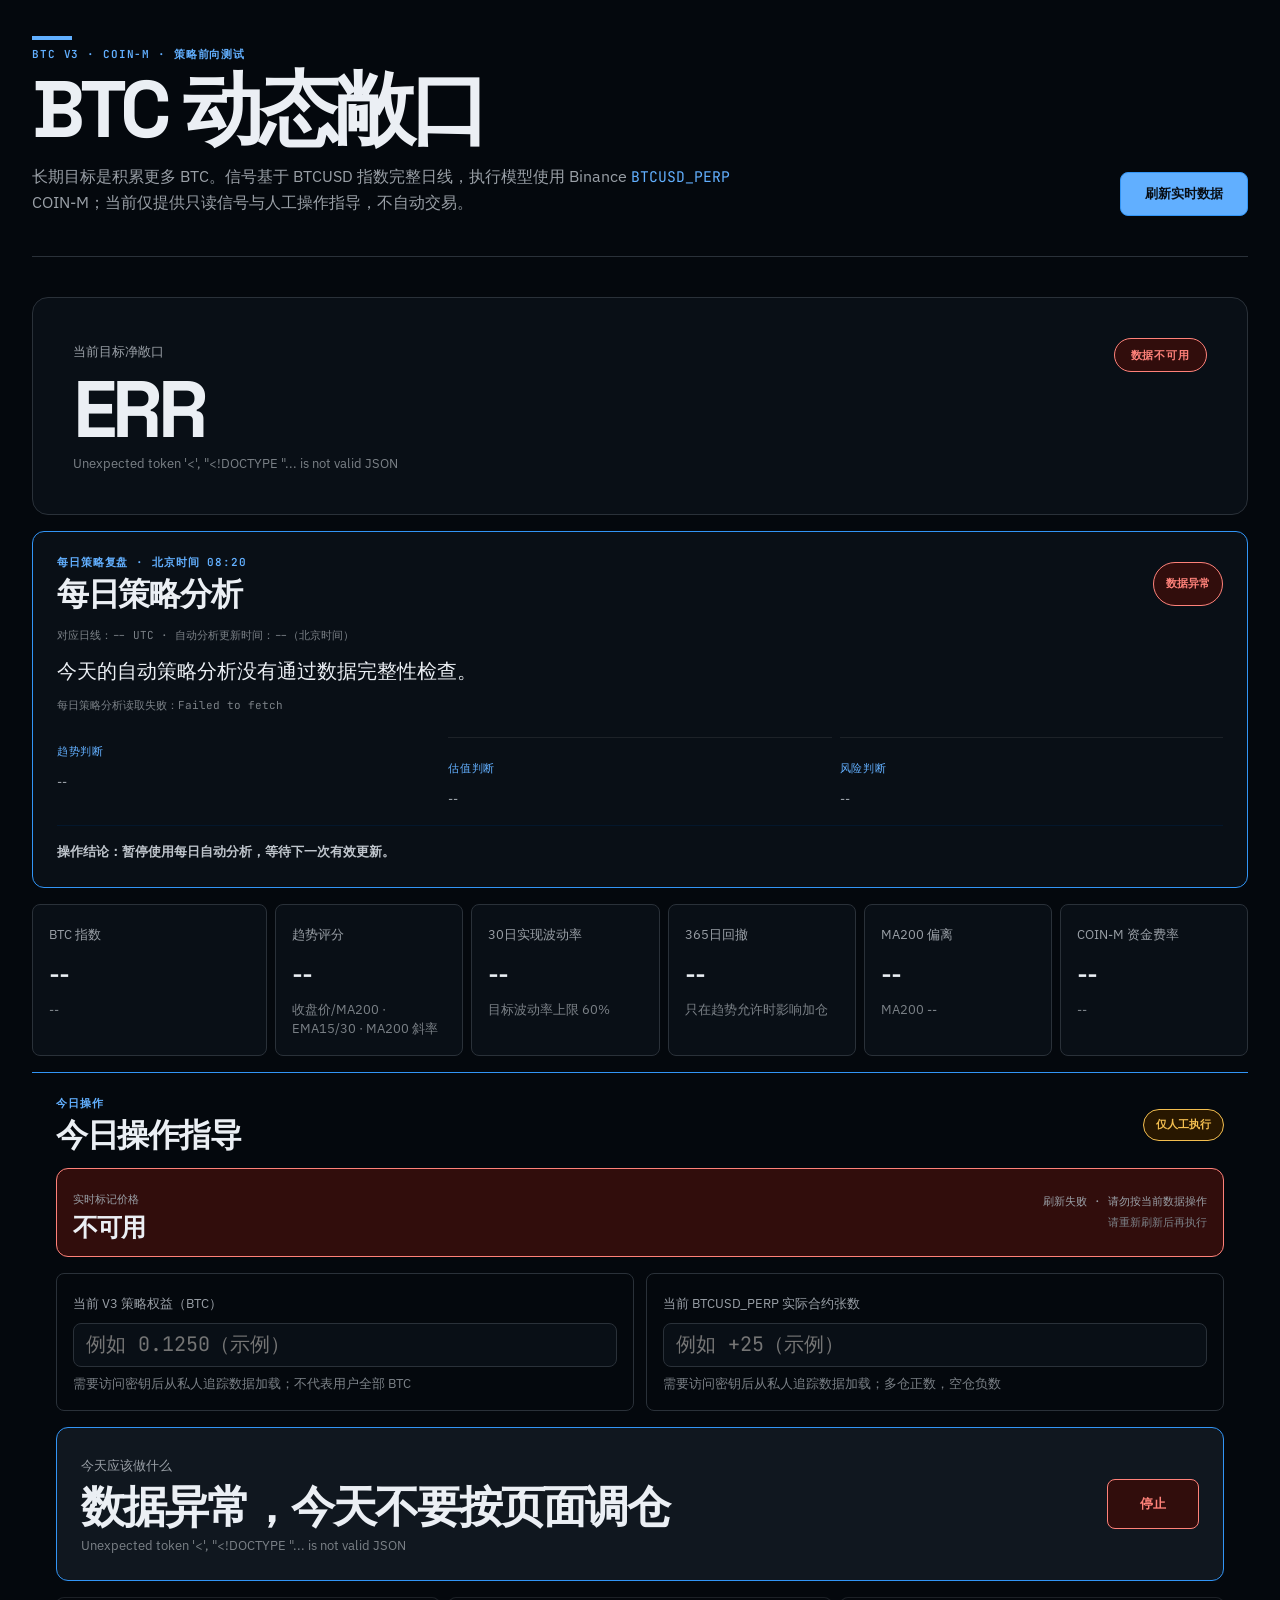
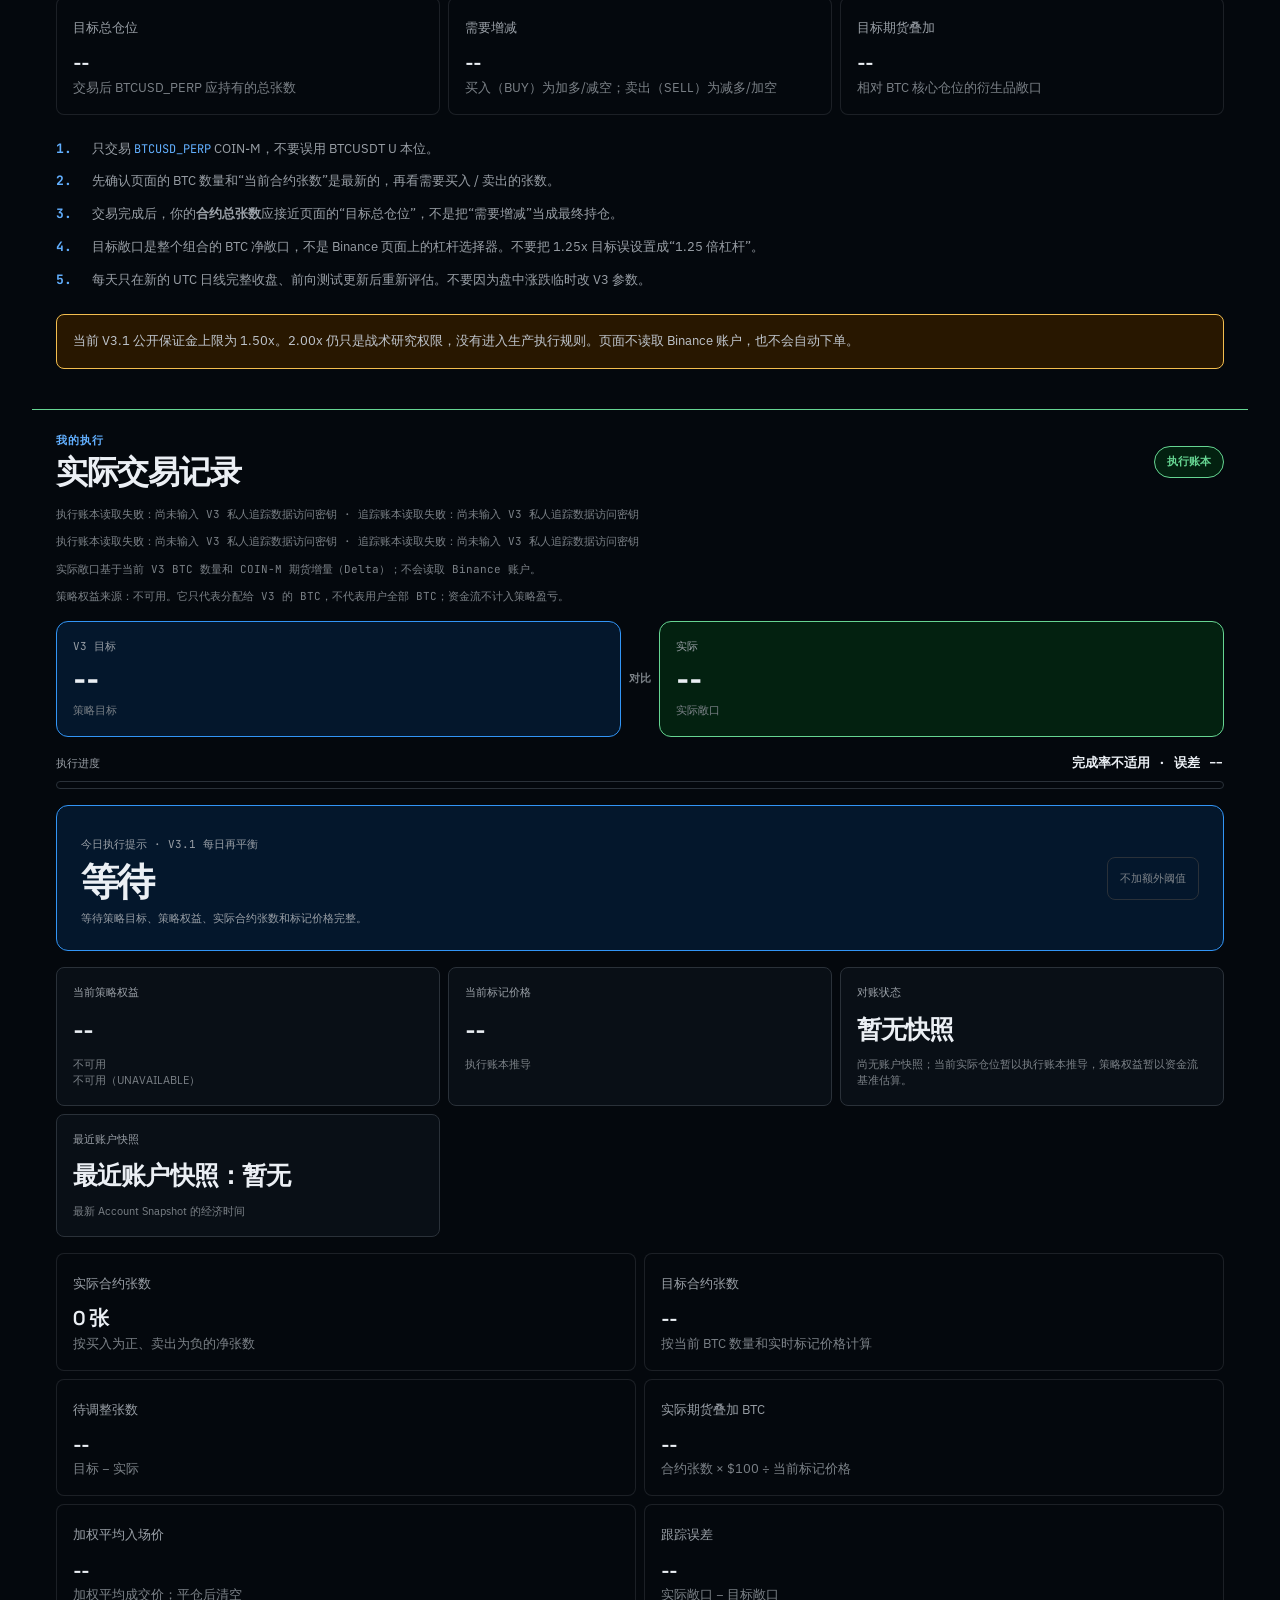
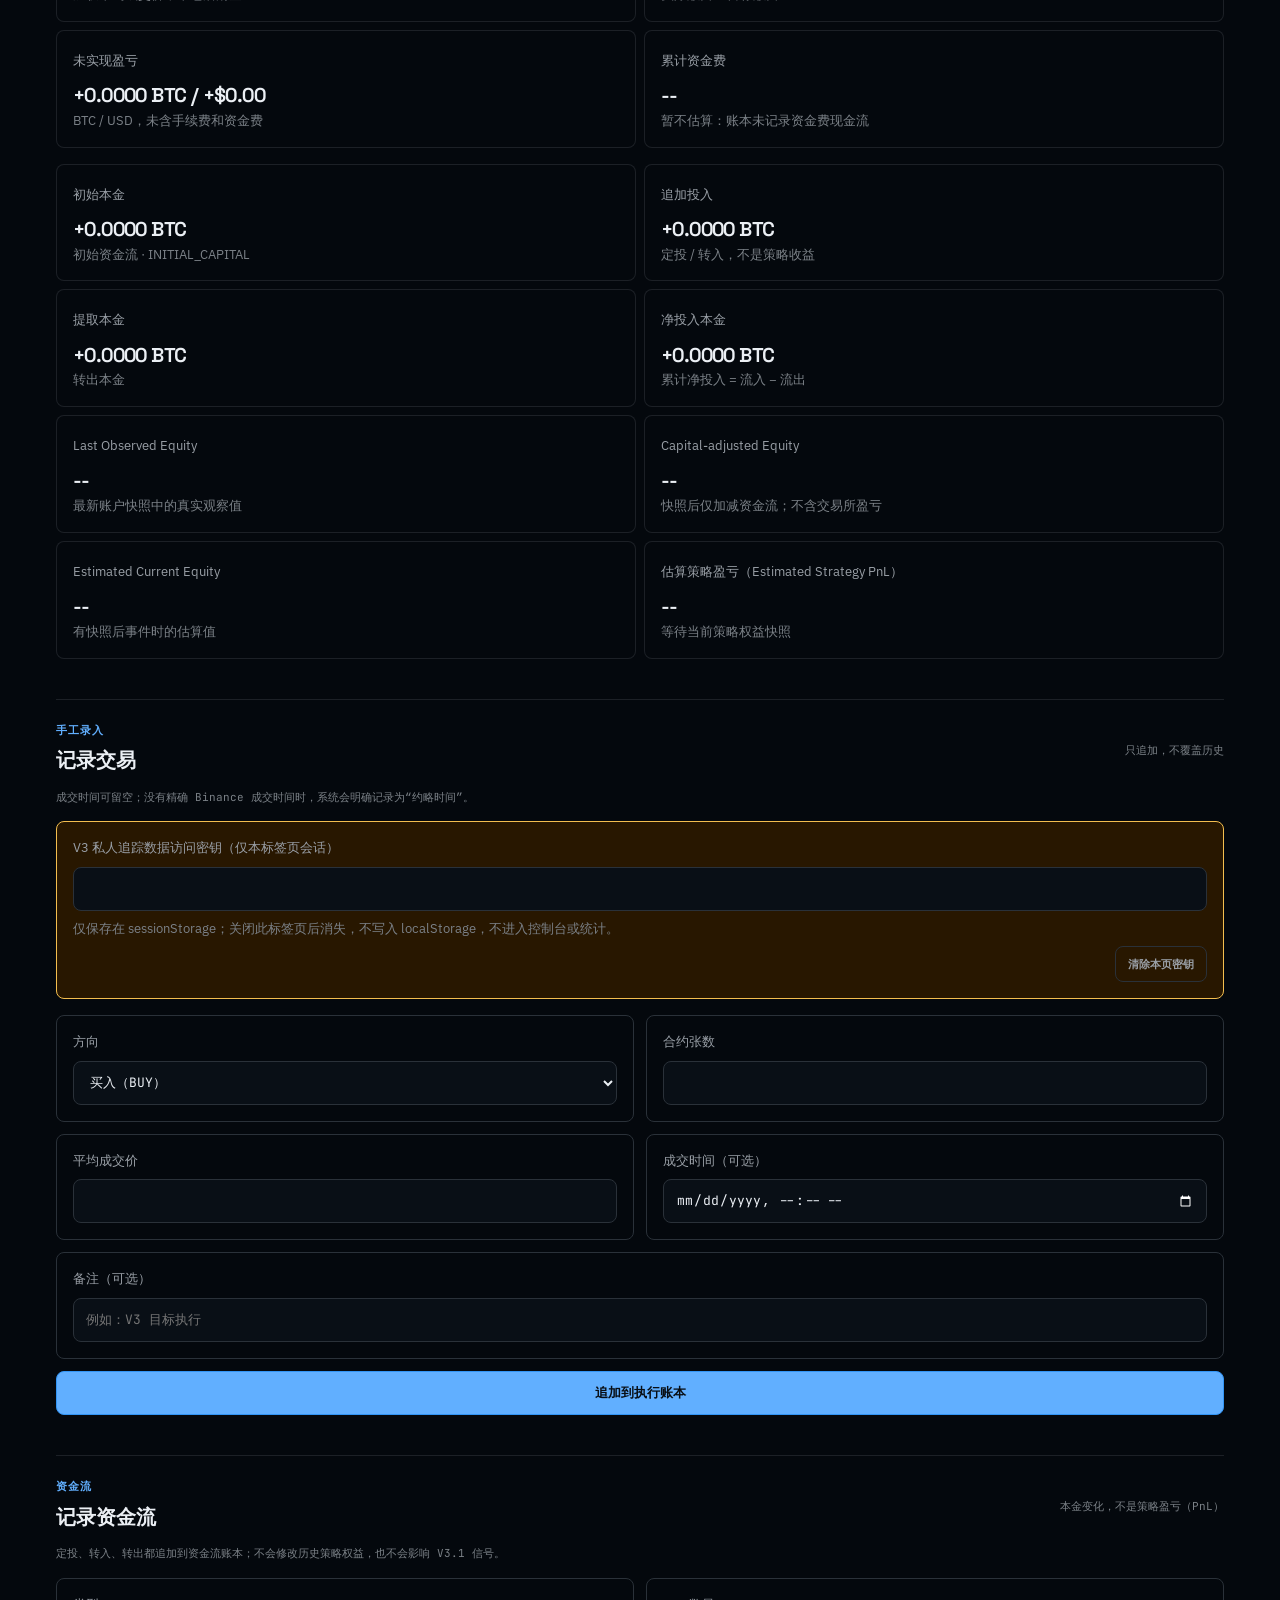
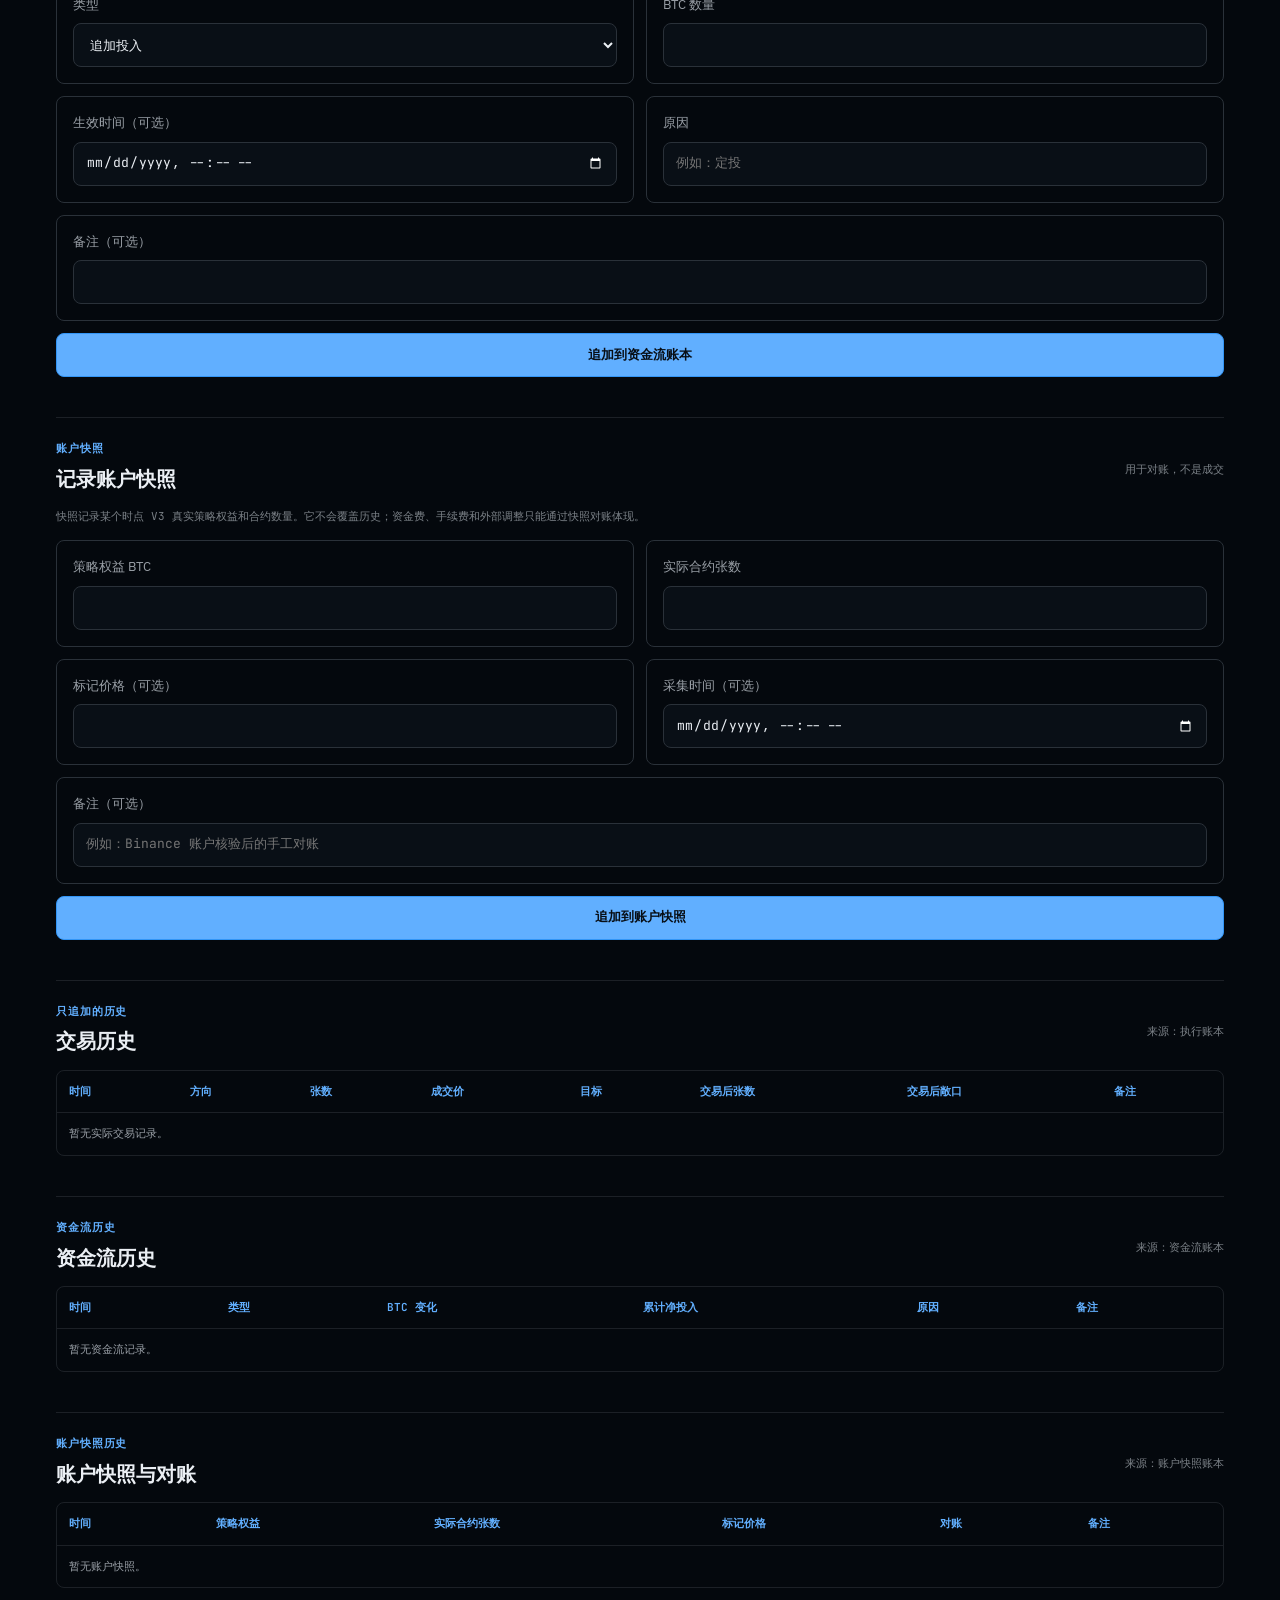
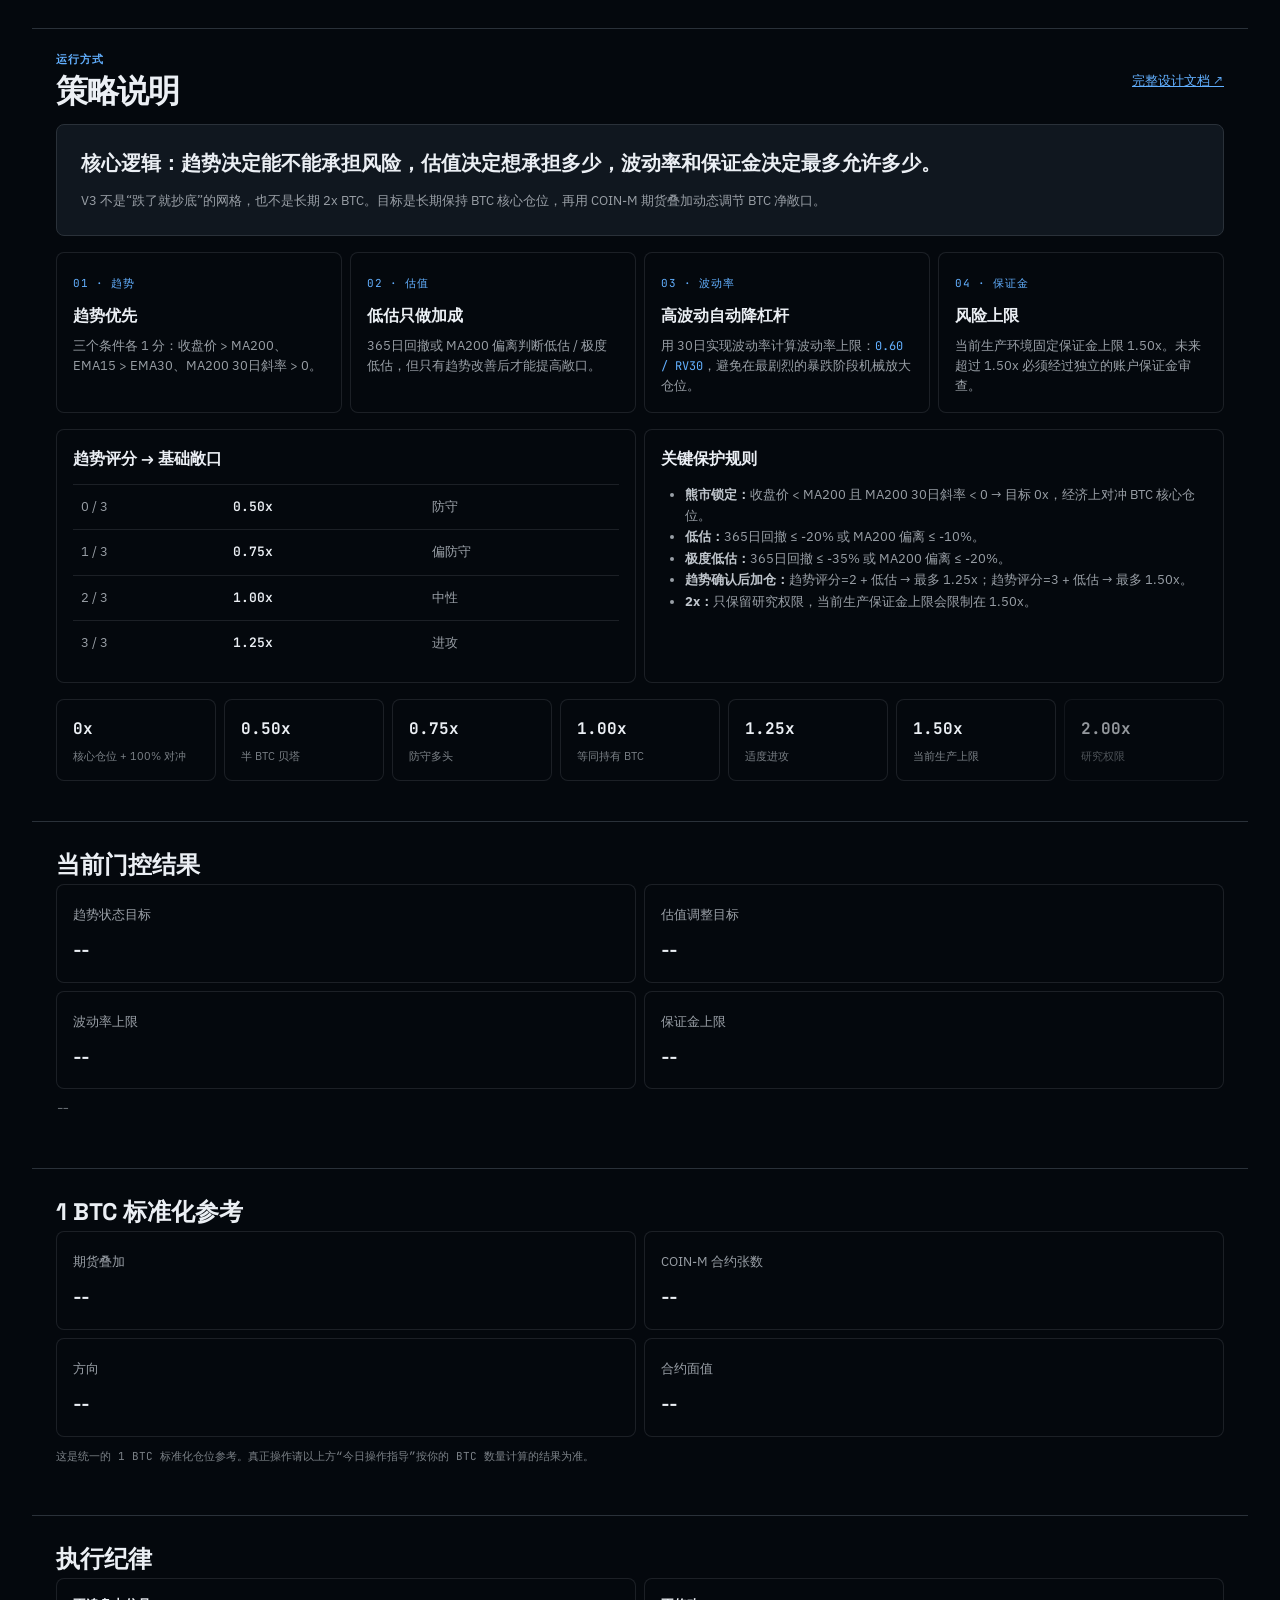
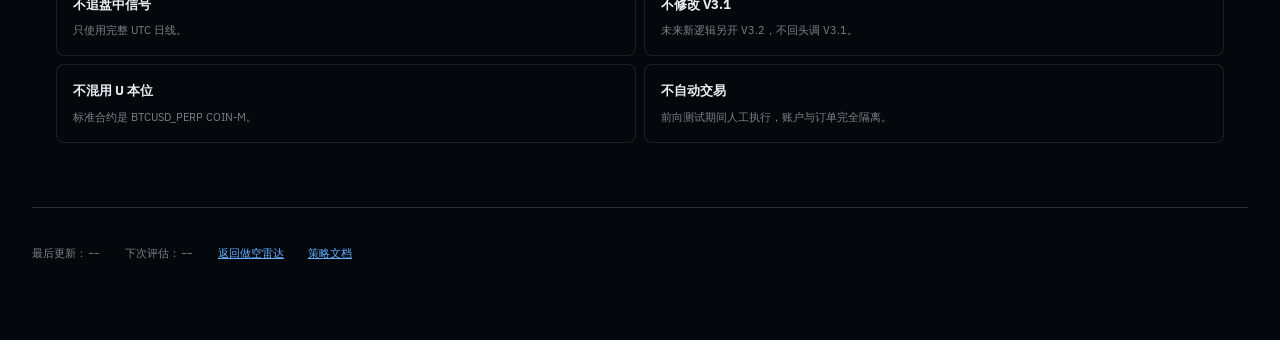
==== commit f498c7ab: "fix: secure V3 private tracking accounting" ====
--- a/btc-v3.html
+++ b/btc-v3.html
@@ -75,8 +75,8 @@
         </div>
       </div>
       <div class="account-inputs">
-        <label><span>当前 V3 策略权益</span><input id="btc-holdings" type="number" inputmode="decimal" min="0" step="0.0001" value="0.5657"><small id="btc-holdings-note">加载账户快照后自动锁定；不代表用户全部 BTC</small></label>
-        <label><span>当前 BTCUSD_PERP 实际合约张数</span><input id="current-contracts" type="number" inputmode="numeric" step="1" value="108"><small id="current-contracts-note">加载账户快照后自动锁定；多仓正数，空仓负数</small></label>
+        <label><span>当前 V3 策略权益（BTC）</span><input id="btc-holdings" type="number" inputmode="decimal" min="0" step="0.0001" placeholder="例如 0.1250（示例）"><small id="btc-holdings-note">需要访问密钥后从私人追踪数据加载；不代表用户全部 BTC</small></label>
+        <label><span>当前 BTCUSD_PERP 实际合约张数</span><input id="current-contracts" type="number" inputmode="numeric" step="1" placeholder="例如 +25（示例）"><small id="current-contracts-note">需要访问密钥后从私人追踪数据加载；多仓正数，空仓负数</small></label>
       </div>
       <div class="action-card" id="action-card"><div><span>今天应该做什么</span><strong id="action-main">等待数据…</strong><small id="action-detail">--</small></div><div class="action-side" id="action-side">--</div></div>
       <div class="gate-grid operation-grid">
@@ -133,9 +133,10 @@
       </div>
 
       <div class="tracking-account-grid">
-        <div><span>当前策略权益</span><strong id="tracking-current-equity">--</strong><small id="tracking-equity-source">--</small></div>
+        <div><span>当前策略权益</span><strong id="tracking-current-equity">--</strong><small id="tracking-equity-source">--</small><small id="tracking-equity-status">--</small></div>
         <div><span>当前标记价格</span><strong id="tracking-current-mark">--</strong><small id="tracking-actual-source">--</small></div>
         <div><span>对账状态</span><strong id="tracking-reconcile">--</strong><small id="tracking-reconcile-note">--</small></div>
+        <div><span>最近账户快照</span><strong id="tracking-last-snapshot">--</strong><small>最新 Account Snapshot 的经济时间</small></div>
       </div>
 
       <div class="gate-grid execution-grid">
@@ -154,7 +155,10 @@
         <div><span>追加投入</span><strong id="tracking-contributions">--</strong><small>定投 / 转入，不是策略收益</small></div>
         <div><span>提取本金</span><strong id="tracking-withdrawals">--</strong><small>转出本金</small></div>
         <div><span>净投入本金</span><strong id="tracking-net-capital">--</strong><small>累计净投入 = 流入 − 流出</small></div>
-        <div><span>当前权益 − 净投入本金</span><strong id="tracking-strategy-pnl">--</strong><small id="tracking-strategy-pnl-note">--</small></div>
+        <div><span>Last Observed Equity</span><strong id="tracking-last-observed-equity">--</strong><small>最新账户快照中的真实观察值</small></div>
+        <div><span>Capital-adjusted Equity</span><strong id="tracking-capital-adjusted-equity">--</strong><small>快照后仅加减资金流；不含交易所盈亏</small></div>
+        <div><span>Estimated Current Equity</span><strong id="tracking-estimated-equity">--</strong><small>有快照后事件时的估算值</small></div>
+        <div><span>估算策略盈亏（Estimated Strategy PnL）</span><strong id="tracking-strategy-pnl">--</strong><small id="tracking-strategy-pnl-note">--</small></div>
       </div>
 
       <div class="execution-form-wrap">
@@ -163,7 +167,7 @@
           <span class="flags">只追加，不覆盖历史</span>
         </div>
         <p class="flags">成交时间可留空；没有精确 Binance 成交时间时，系统会明确记录为“约略时间”。</p>
-        <label class="tracking-key-field"><span>写入密钥（仅保存在本浏览器标签页会话）</span><input id="tracking-api-key" type="password" autocomplete="off" required><small id="tracking-key-note">刷新页面后仍保留；关闭此标签页后清除，不写入长期本地存储。</small><div class="tracking-key-actions"><button id="clear-tracking-key" type="button">清除本页密钥</button></div></label>
+        <label class="tracking-key-field"><span>V3 私人追踪数据访问密钥（仅本标签页会话）</span><input id="tracking-api-key" type="password" autocomplete="off" required><small id="tracking-key-note">仅保存在 sessionStorage；关闭此标签页后消失，不写入 localStorage，不进入控制台或统计。</small><div class="tracking-key-actions"><button id="clear-tracking-key" type="button">清除本页密钥</button></div></label>
         <form id="execution-form" class="execution-form">
           <label><span>方向</span><select id="execution-side" required><option value="BUY">买入（BUY）</option><option value="SELL">卖出（SELL）</option></select></label>
           <label><span>合约张数</span><input id="execution-contracts" type="number" inputmode="numeric" min="1" step="1" required></label>
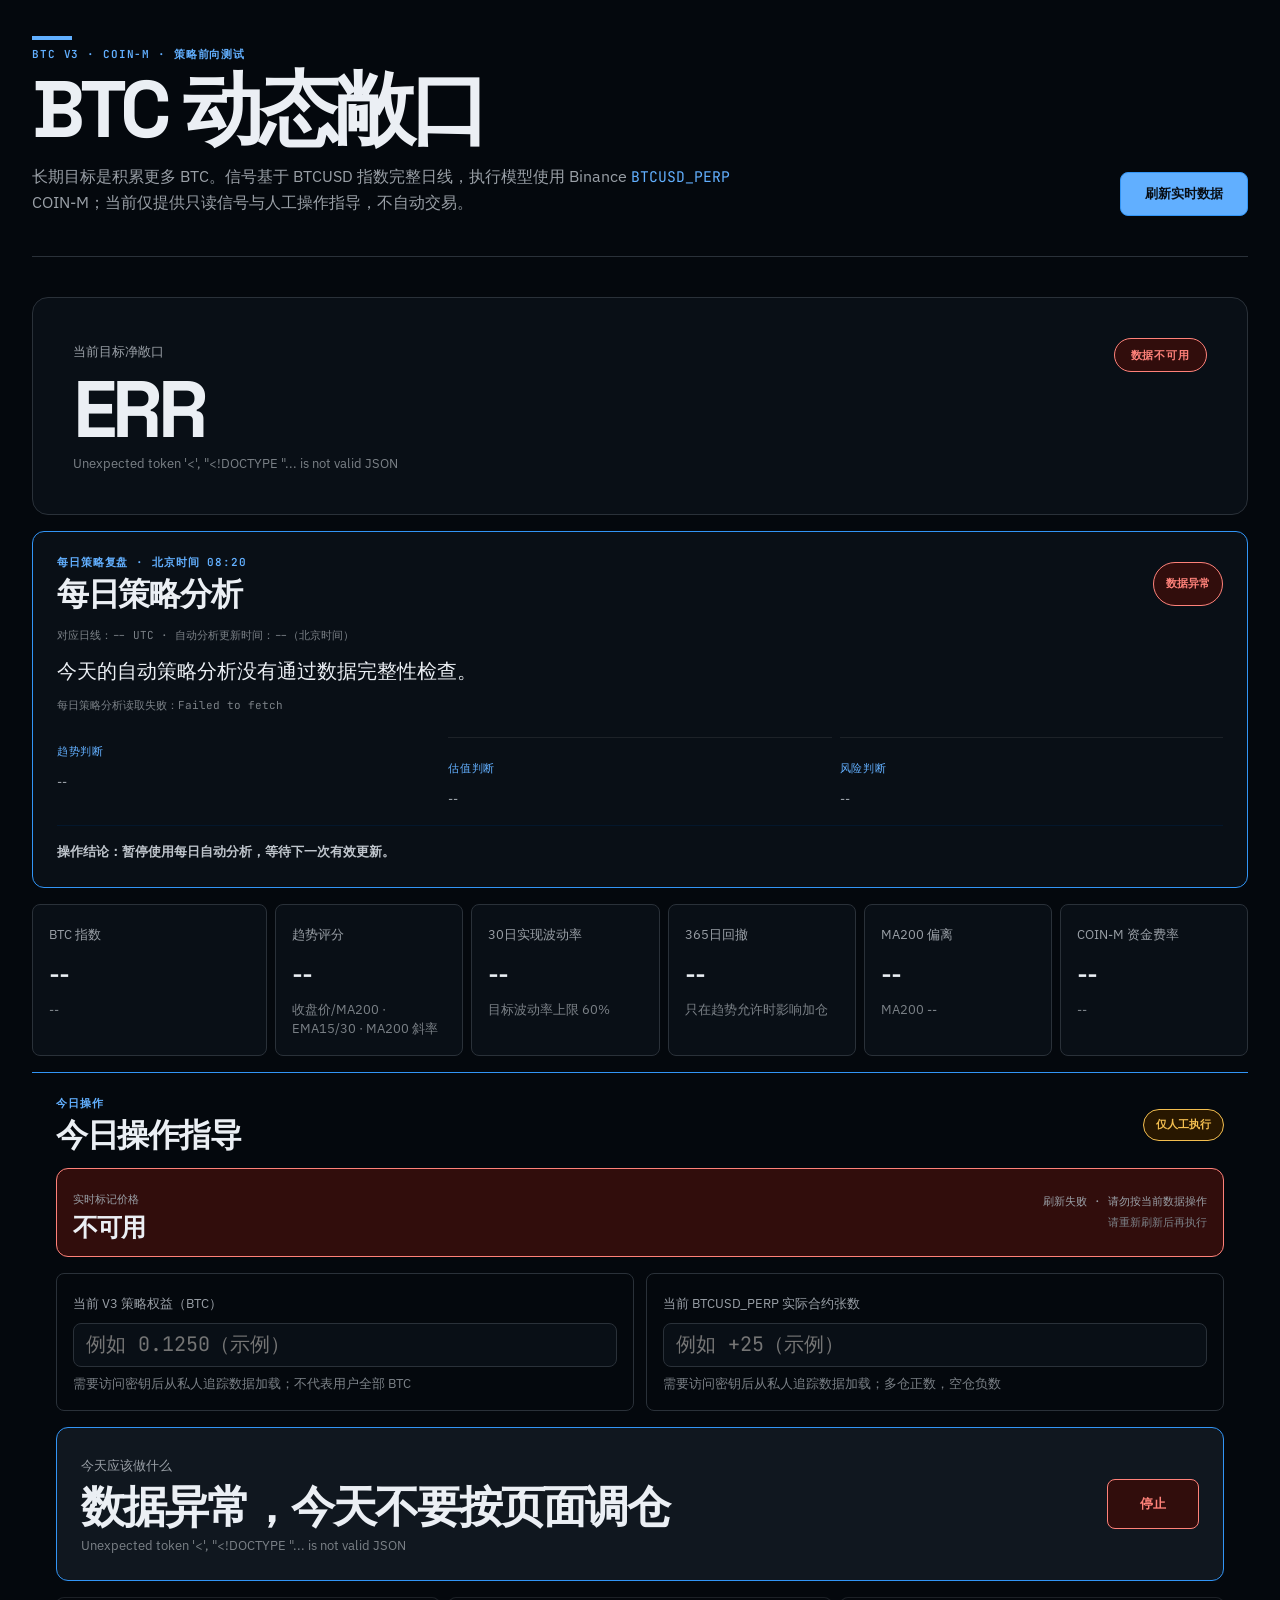
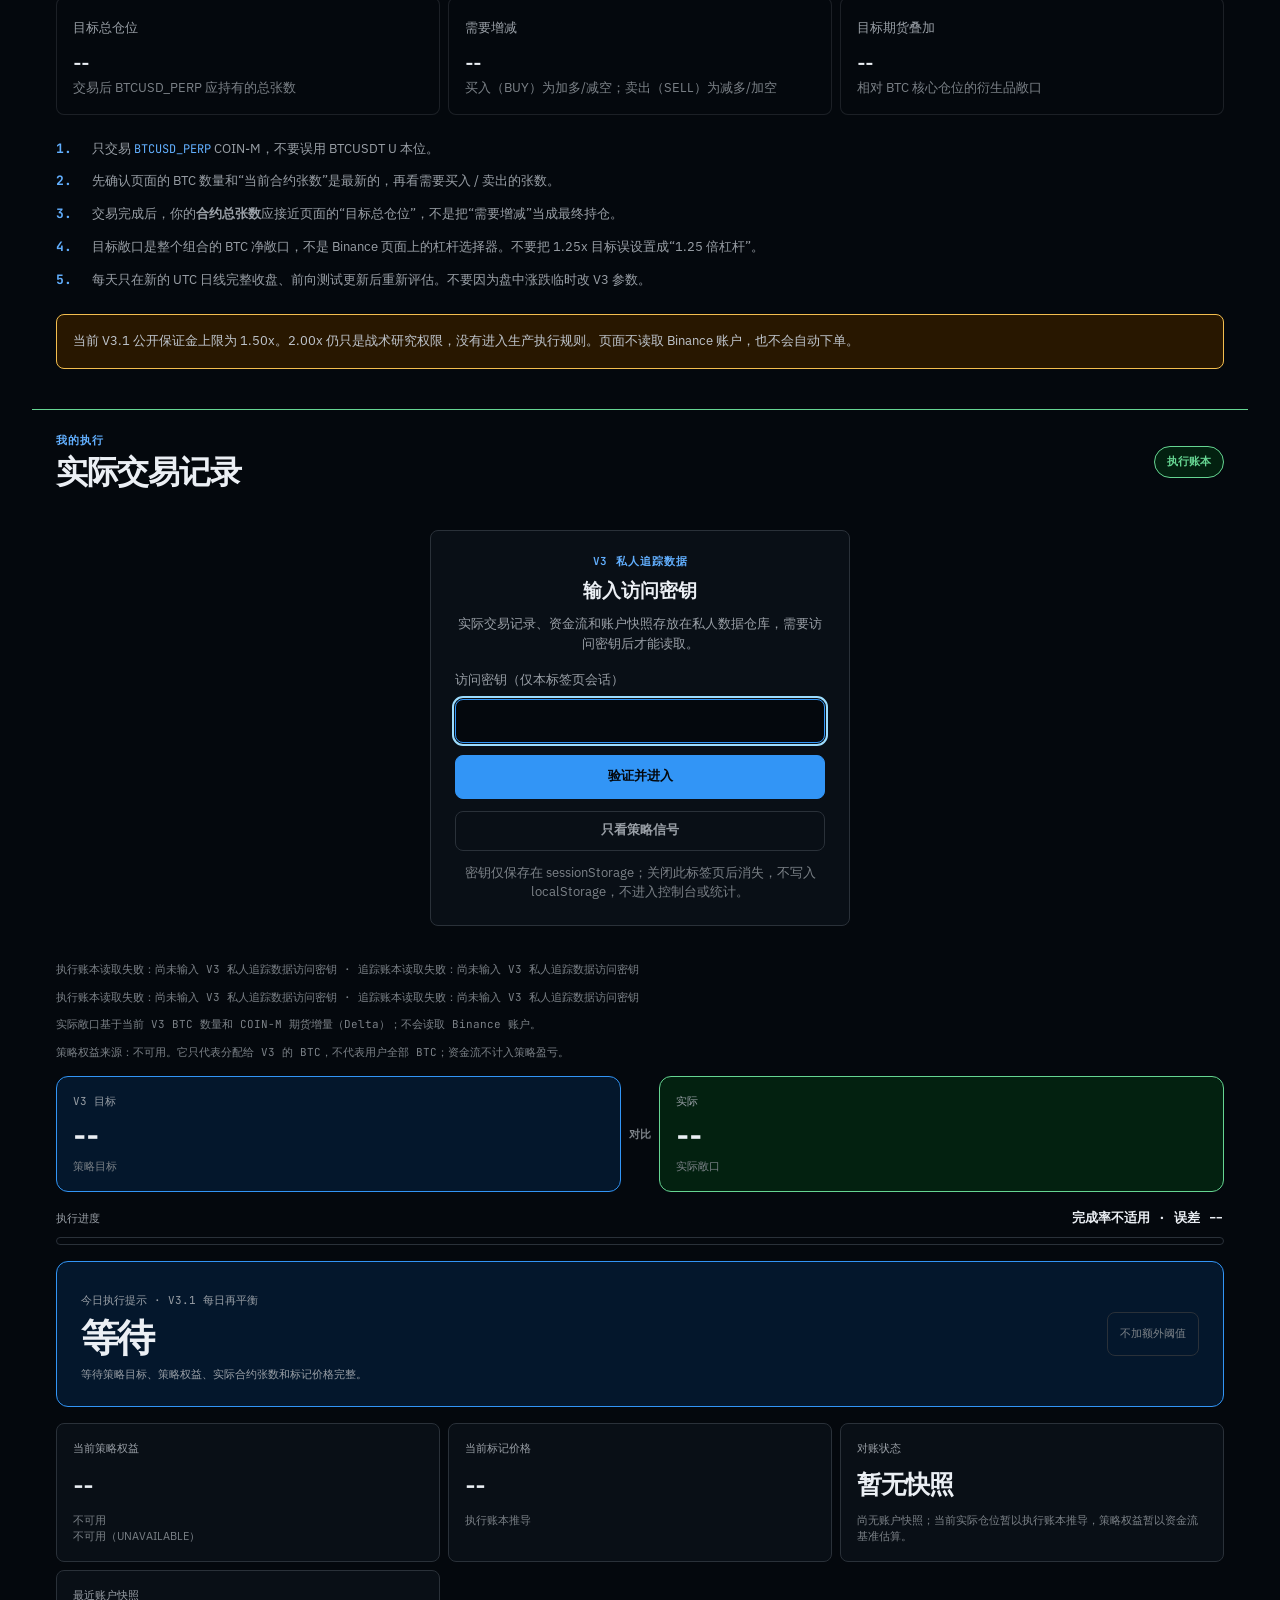
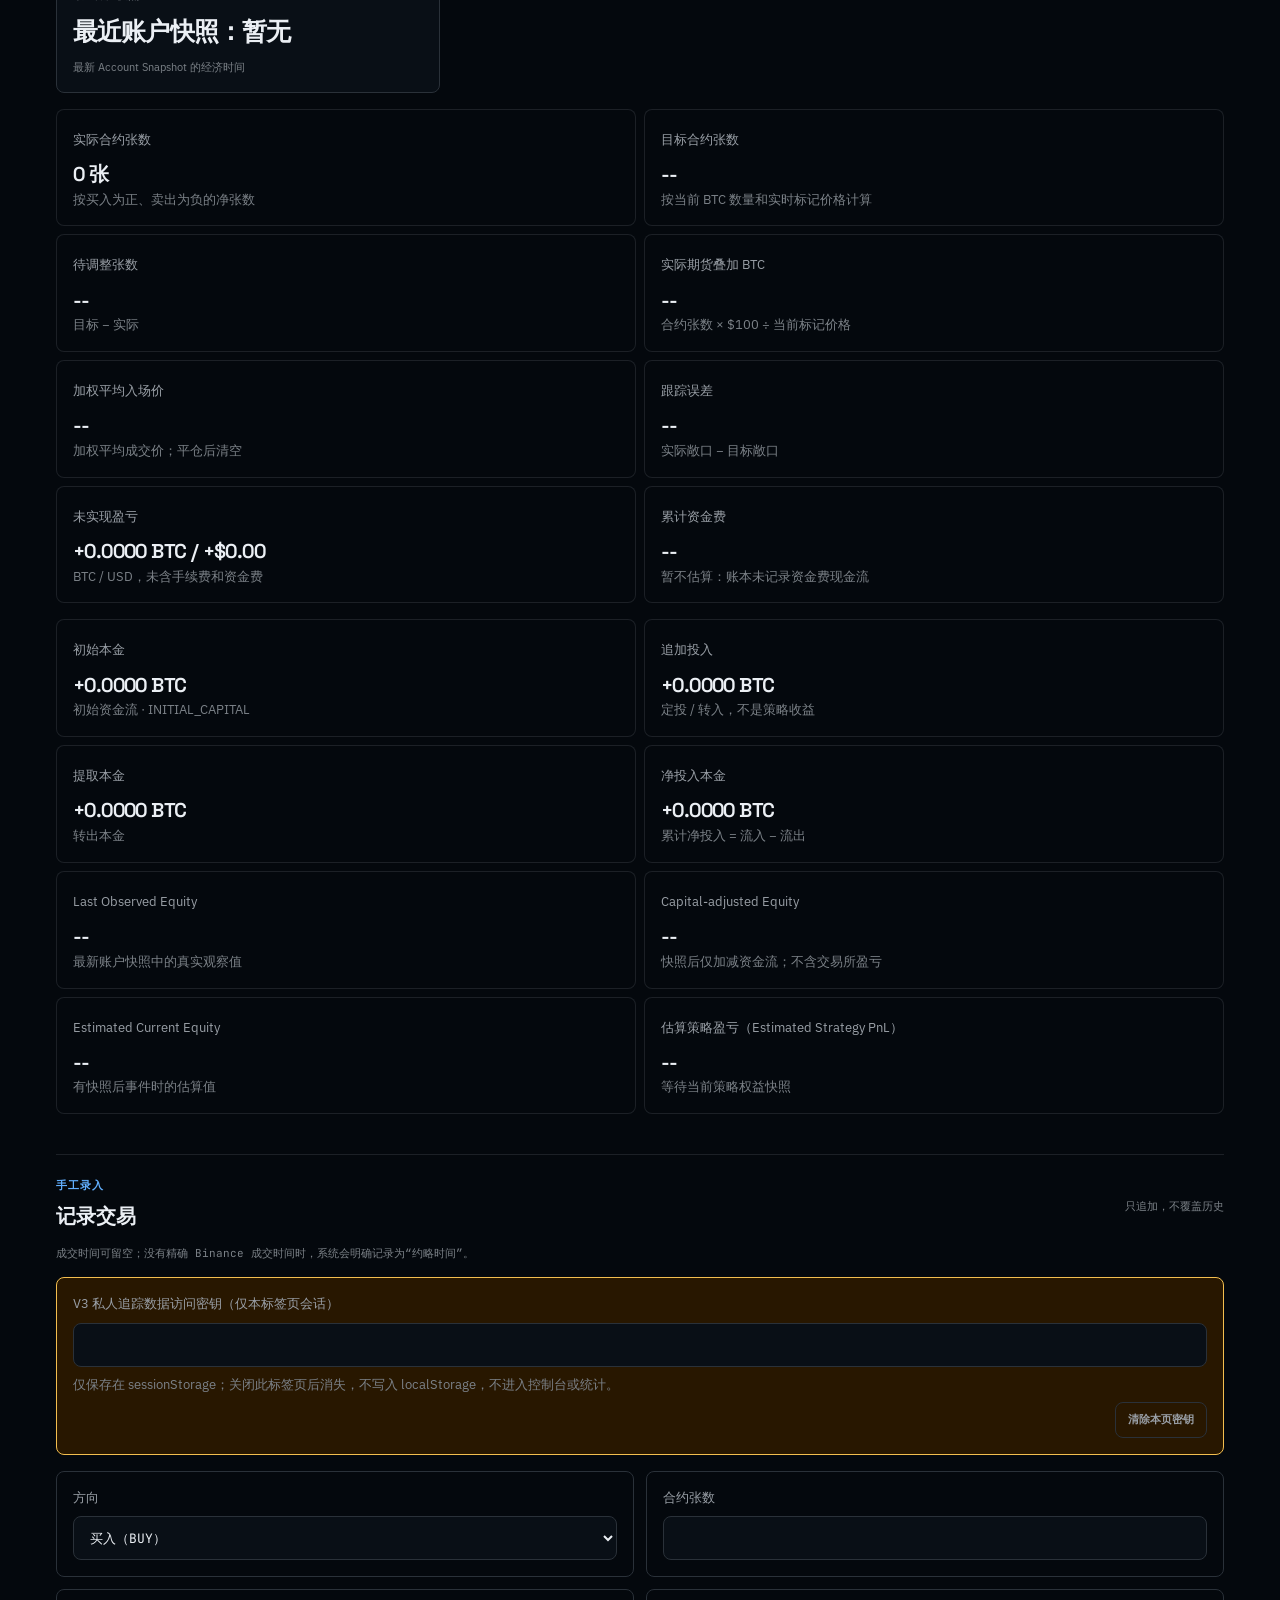
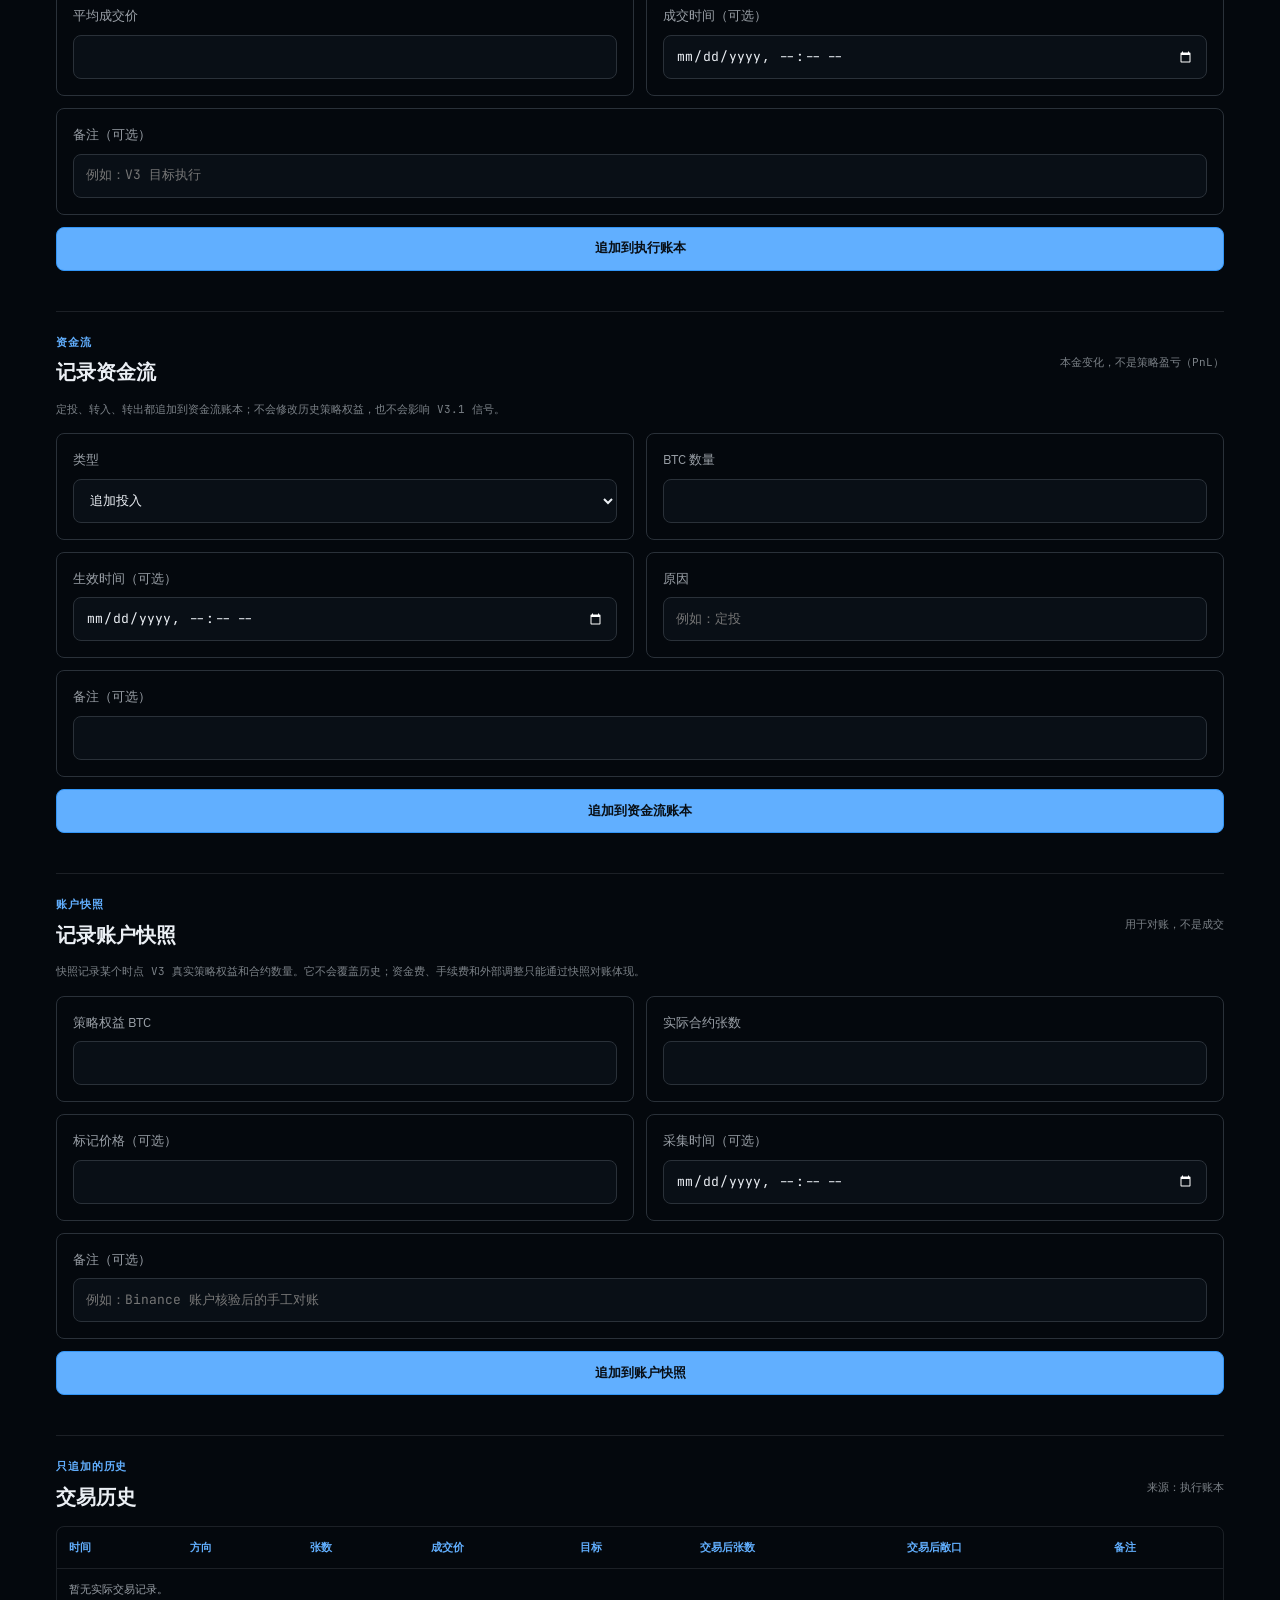
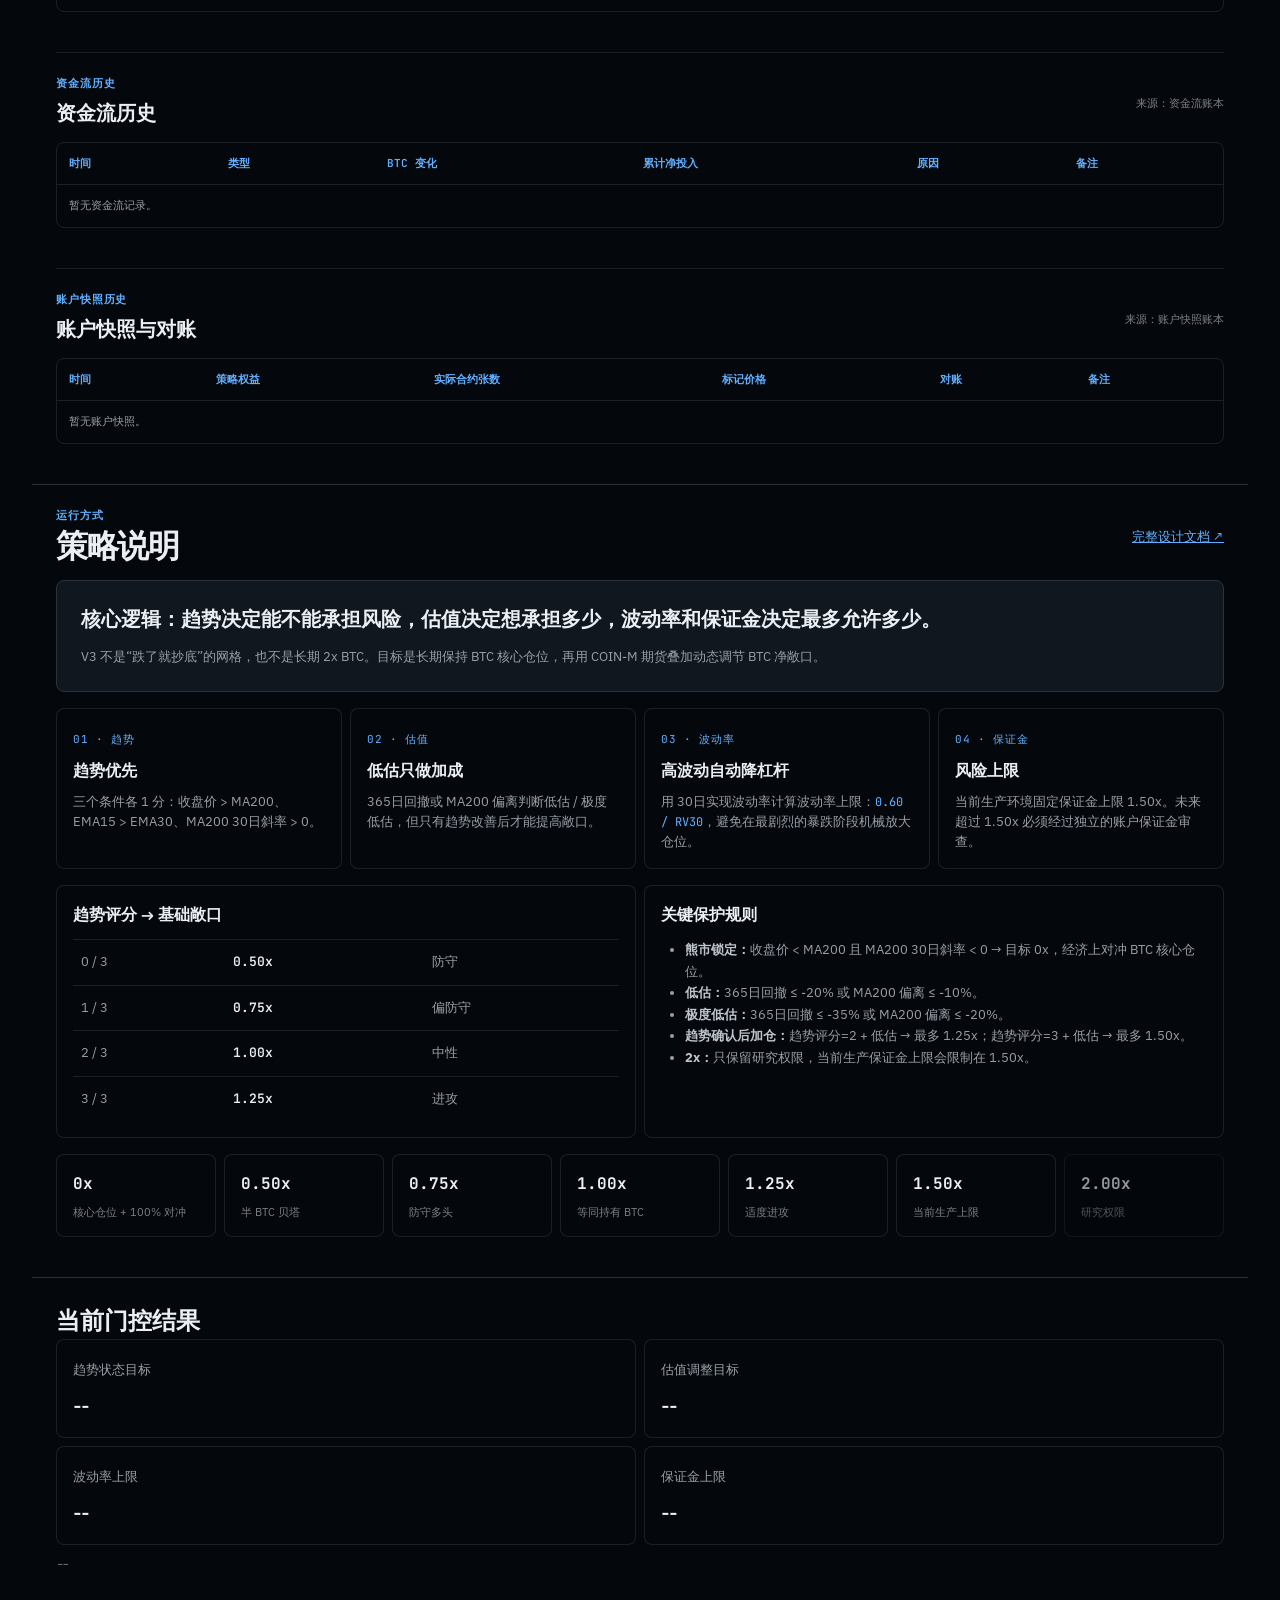
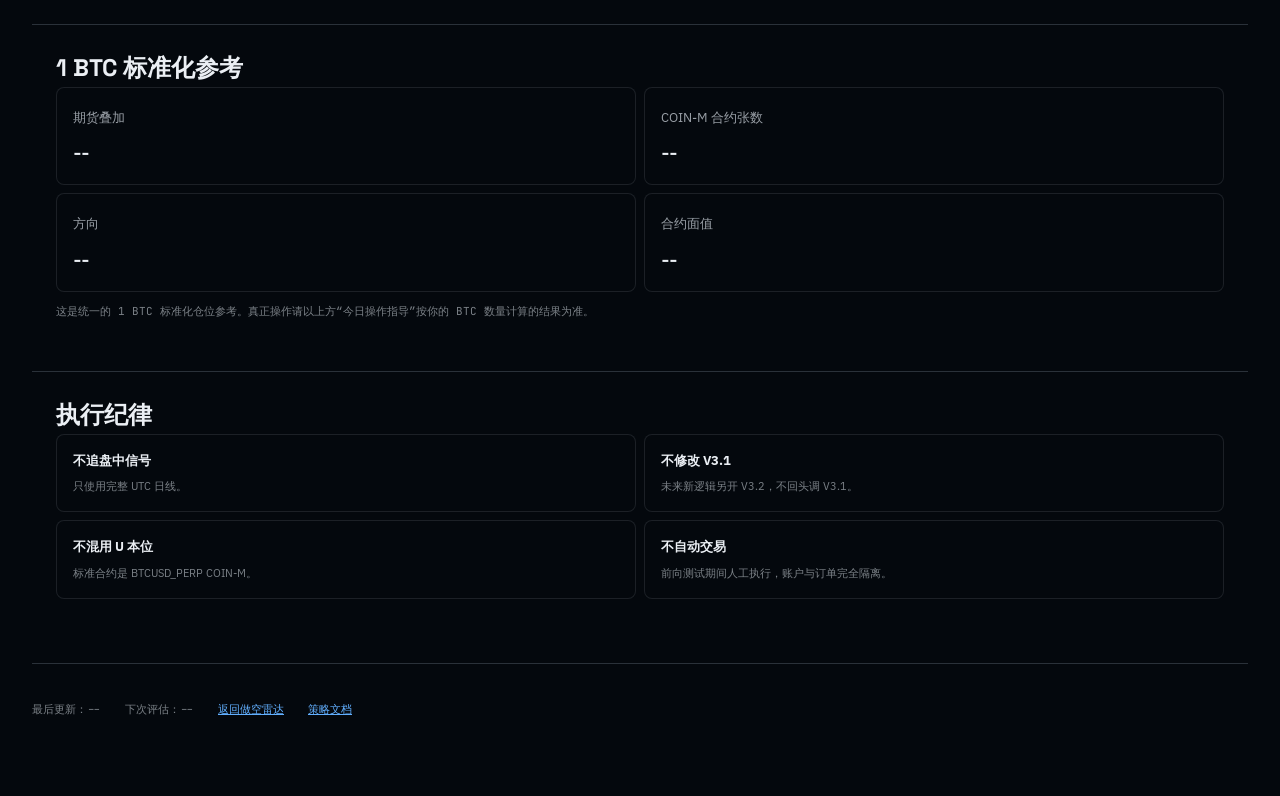
==== commit 5d1fa3a8: "ui: gate V3 tracking behind access key entry" ====
--- a/btc-v3.html
+++ b/btc-v3.html
@@ -99,6 +99,19 @@
         <div><div class="eyebrow">我的执行</div><h2>实际交易记录</h2></div>
         <span class="badge execution-badge">执行账本</span>
       </div>
+      <div id="tracking-access-gate" class="tracking-access-gate" hidden>
+        <div class="tracking-access-card">
+          <div class="eyebrow">V3 私人追踪数据</div>
+          <h3>输入访问密钥</h3>
+          <p>实际交易记录、资金流和账户快照存放在私人数据仓库，需要访问密钥后才能读取。</p>
+          <form id="tracking-gate-form">
+            <label><span>访问密钥（仅本标签页会话）</span><input id="tracking-gate-key" type="password" autocomplete="off" required></label>
+            <button type="submit" id="tracking-gate-submit">验证并进入</button>
+            <button type="button" id="tracking-gate-skip">只看策略信号</button>
+          </form>
+          <small id="tracking-gate-note">密钥仅保存在 sessionStorage；关闭此标签页后消失，不写入 localStorage，不进入控制台或统计。</small>
+        </div>
+      </div>
       <p id="execution-ledger-status" class="flags" role="status" aria-live="polite">正在读取独立执行账本…</p>
       <p id="tracking-ledger-status" class="flags" role="status" aria-live="polite">正在读取资金流账本与账户快照…</p>
       <p id="execution-equity-note" class="flags">实际敞口基于当前 V3 BTC 数量和 COIN-M 期货增量（Delta）；不会读取 Binance 账户。</p>
--- a/btc-v3.css
+++ b/btc-v3.css
@@ -828,6 +828,96 @@
 
 .tracking-capital-grid {
   margin-top: var(--space-md);
+}
+
+.tracking-access-gate {
+  display: flex;
+  align-items: center;
+  justify-content: center;
+  min-height: 260px;
+  padding: var(--space-lg) 0;
+ }
+
+.tracking-access-gate[hidden] {
+  display: none;
+}
+
+.tracking-access-card {
+  width: min(420px, 100%);
+  padding: var(--space-lg);
+  border: 1px solid var(--color-rule);
+  border-radius: var(--radius-tight);
+  background: var(--color-paper-2);
+  text-align: center;
+}
+
+.tracking-access-card > p {
+  margin-top: var(--space-xs);
+  color: var(--color-muted);
+  font-size: var(--text-sm);
+  line-height: 1.55;
+}
+
+.tracking-access-card form {
+  display: grid;
+  gap: var(--space-sm);
+  margin-top: var(--space-md);
+  text-align: left;
+}
+
+.tracking-access-card label > span {
+  display: block;
+  color: var(--color-muted);
+  font-size: var(--text-sm);
+ }
+
+.tracking-access-card input {
+  display: block;
+  width: 100%;
+  min-height: 44px;
+  margin-top: var(--space-xs);
+  padding: 0 var(--space-sm);
+  border: 1px solid var(--color-rule);
+  border-radius: var(--radius-input);
+  background: var(--color-paper);
+  color: var(--color-ink);
+  font-family: var(--font-mono);
+  font-size: var(--text-sm);
+}
+
+.tracking-access-card input:focus-visible {
+  border-color: var(--color-accent-strong);
+  outline: 2px solid var(--color-focus);
+  outline-offset: 1px;
+}
+
+.tracking-access-card button[type="submit"] {
+  min-height: 44px;
+  border: 1px solid var(--color-accent-strong);
+  border-radius: var(--radius-input);
+  background: var(--color-accent-strong);
+  color: var(--color-paper);
+  font-weight: 600;
+}
+
+.tracking-access-card button[type="button"] {
+  min-height: 40px;
+  border: 1px solid var(--color-rule);
+  border-radius: var(--radius-input);
+  background: transparent;
+  color: var(--color-muted);
+}
+
+.tracking-access-card button[type="button"]:hover {
+  border-color: var(--color-accent-strong);
+  color: var(--color-ink);
+}
+
+.tracking-access-card > small {
+  display: block;
+  margin-top: var(--space-sm);
+  color: var(--color-subdued);
+  line-height: 1.45;
 }
 
 .tracking-key-field {
@@ -1355,11 +1445,11 @@
     justify-content: center;
   }
 
-  footer {
-    flex-direction: column;
-    align-items: flex-start;
-    gap: var(--space-xs);
-  }
+footer {
+  flex-direction: column;
+  align-items: flex-start;
+  gap: var(--space-xs);
+}
 }
 
 @media (prefers-reduced-motion: reduce) {
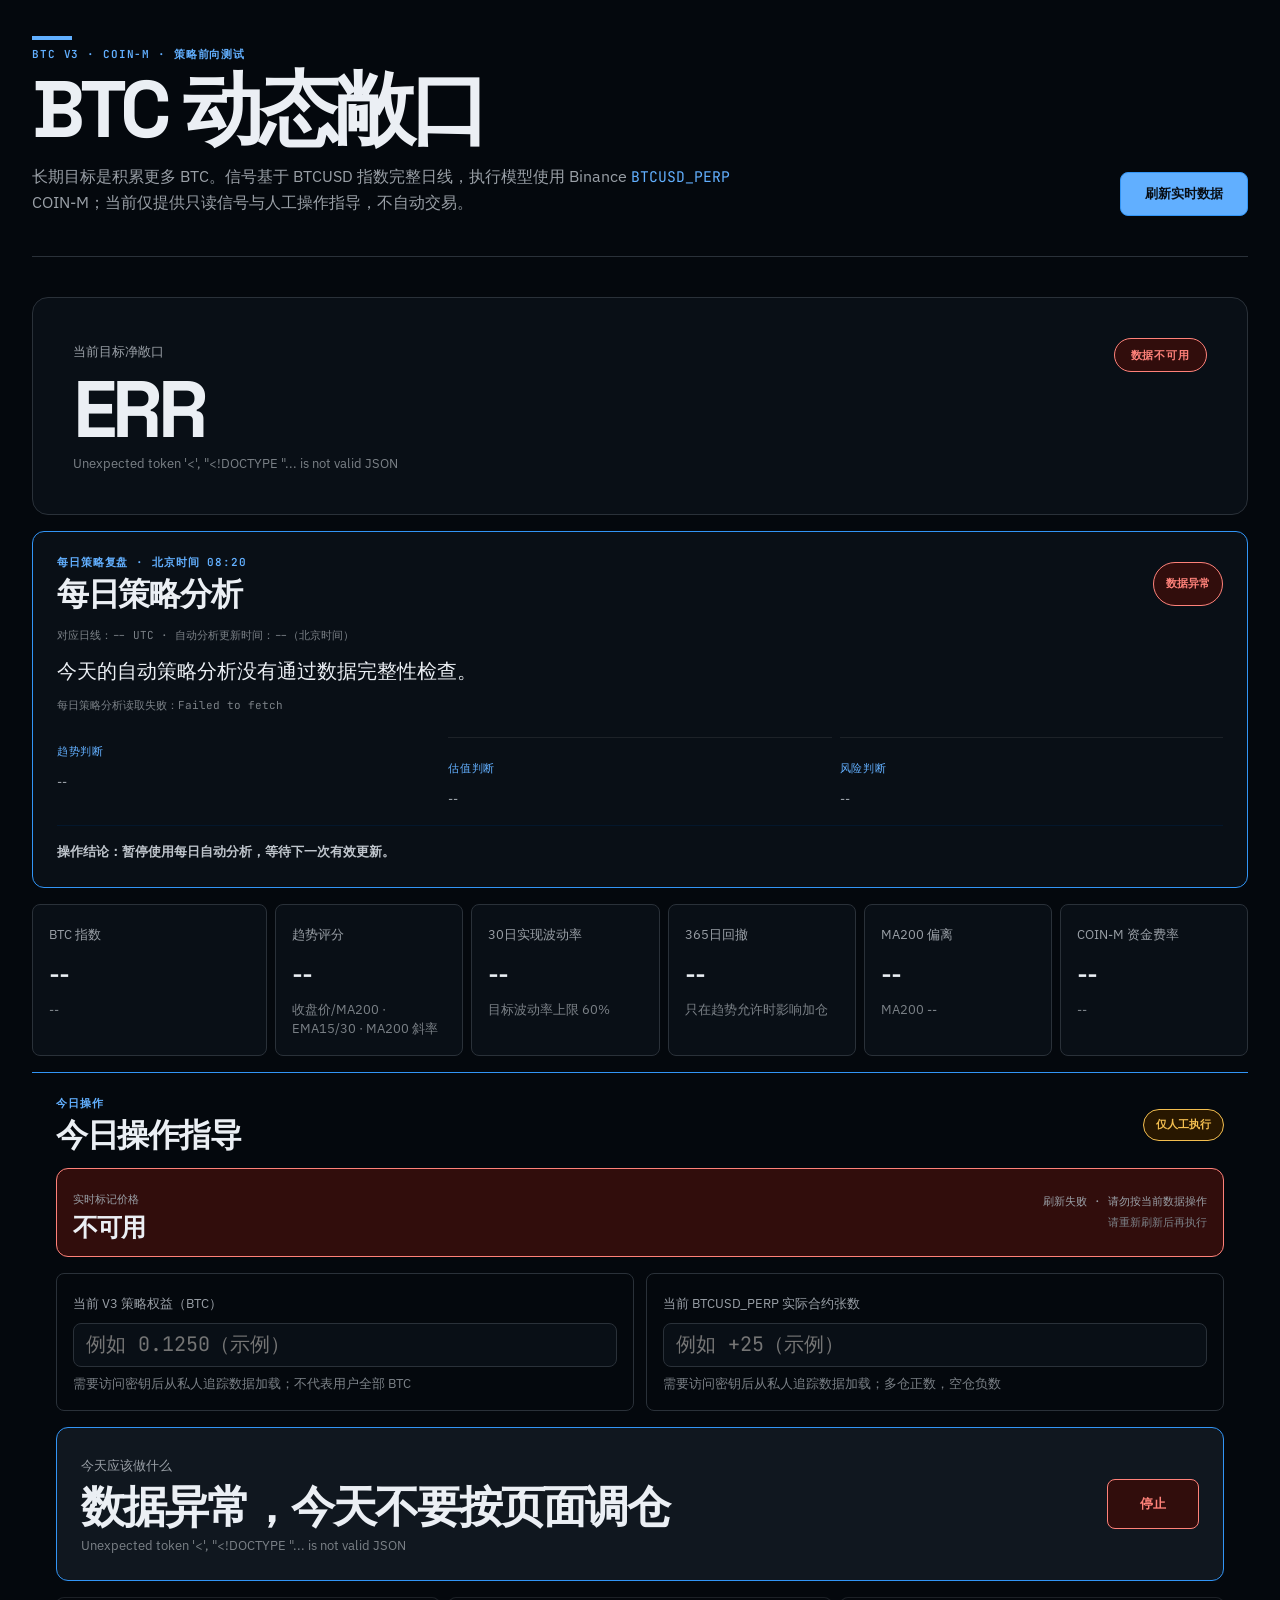
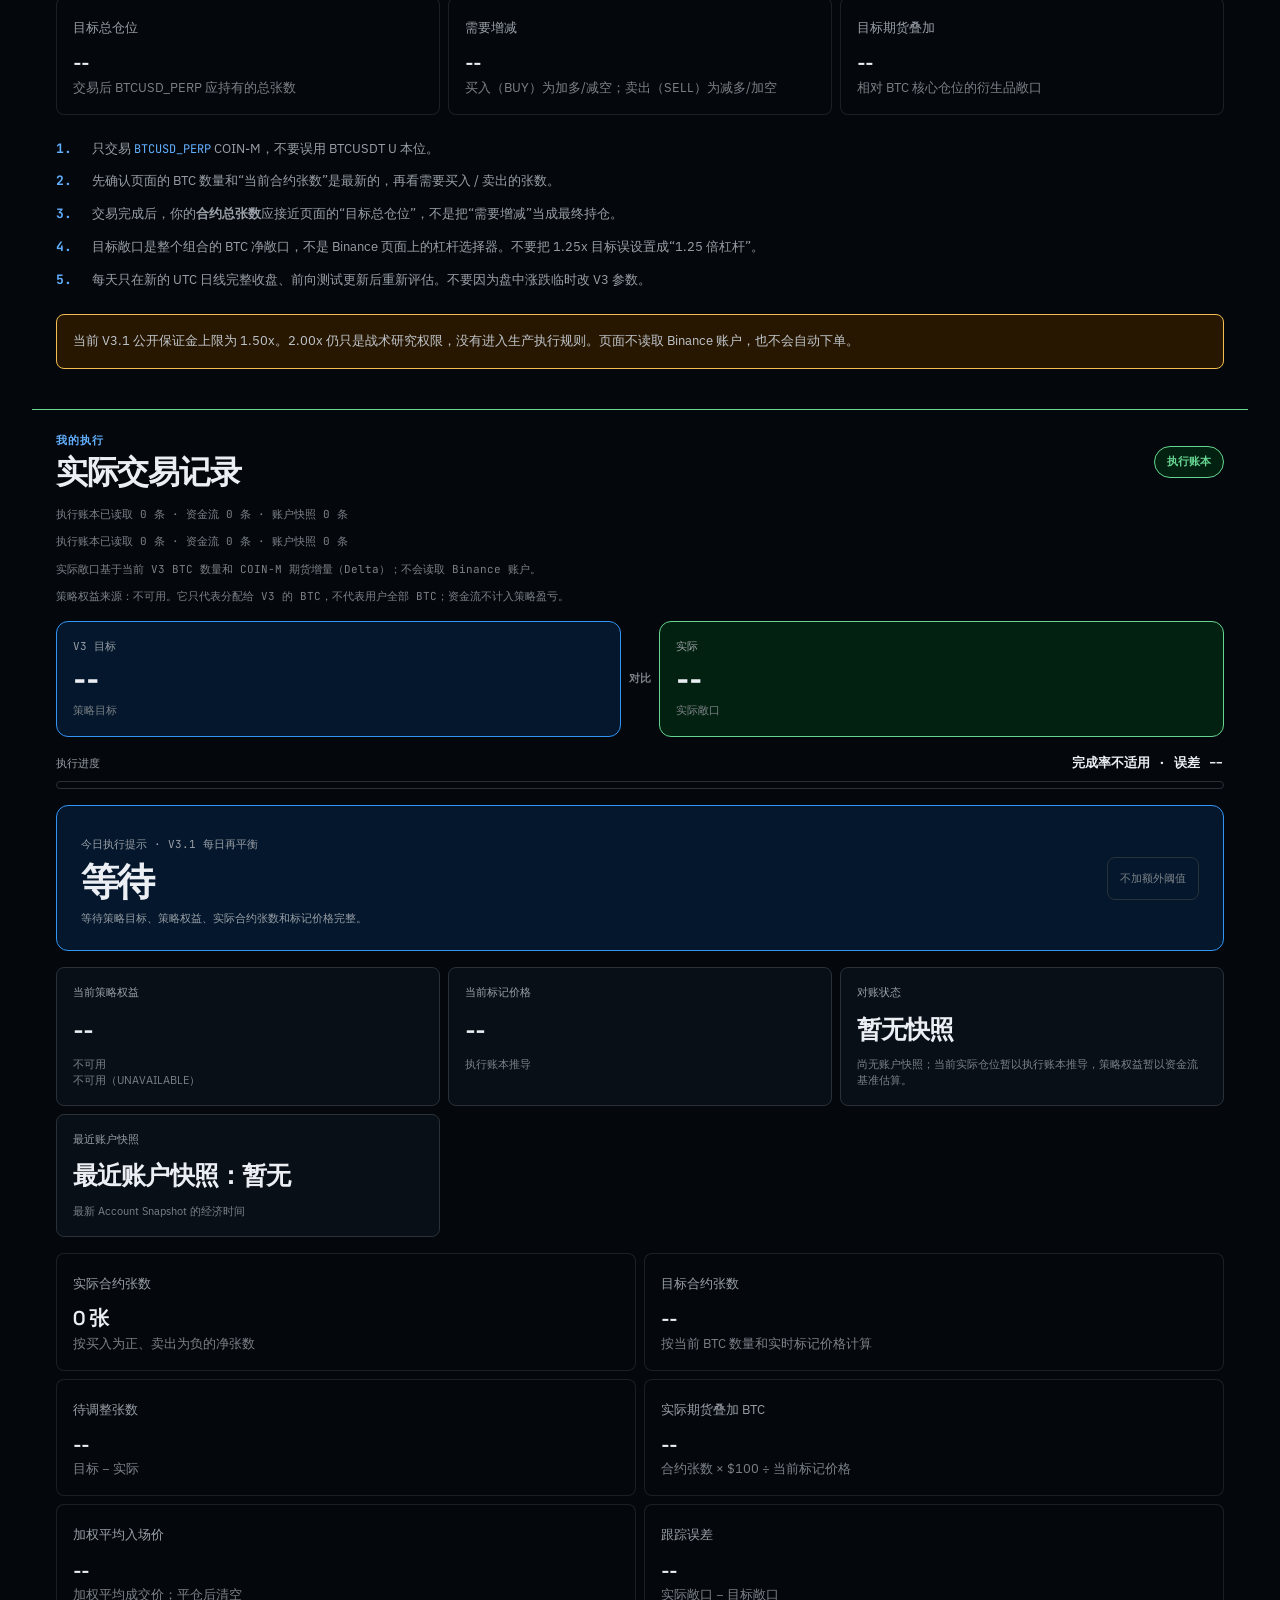
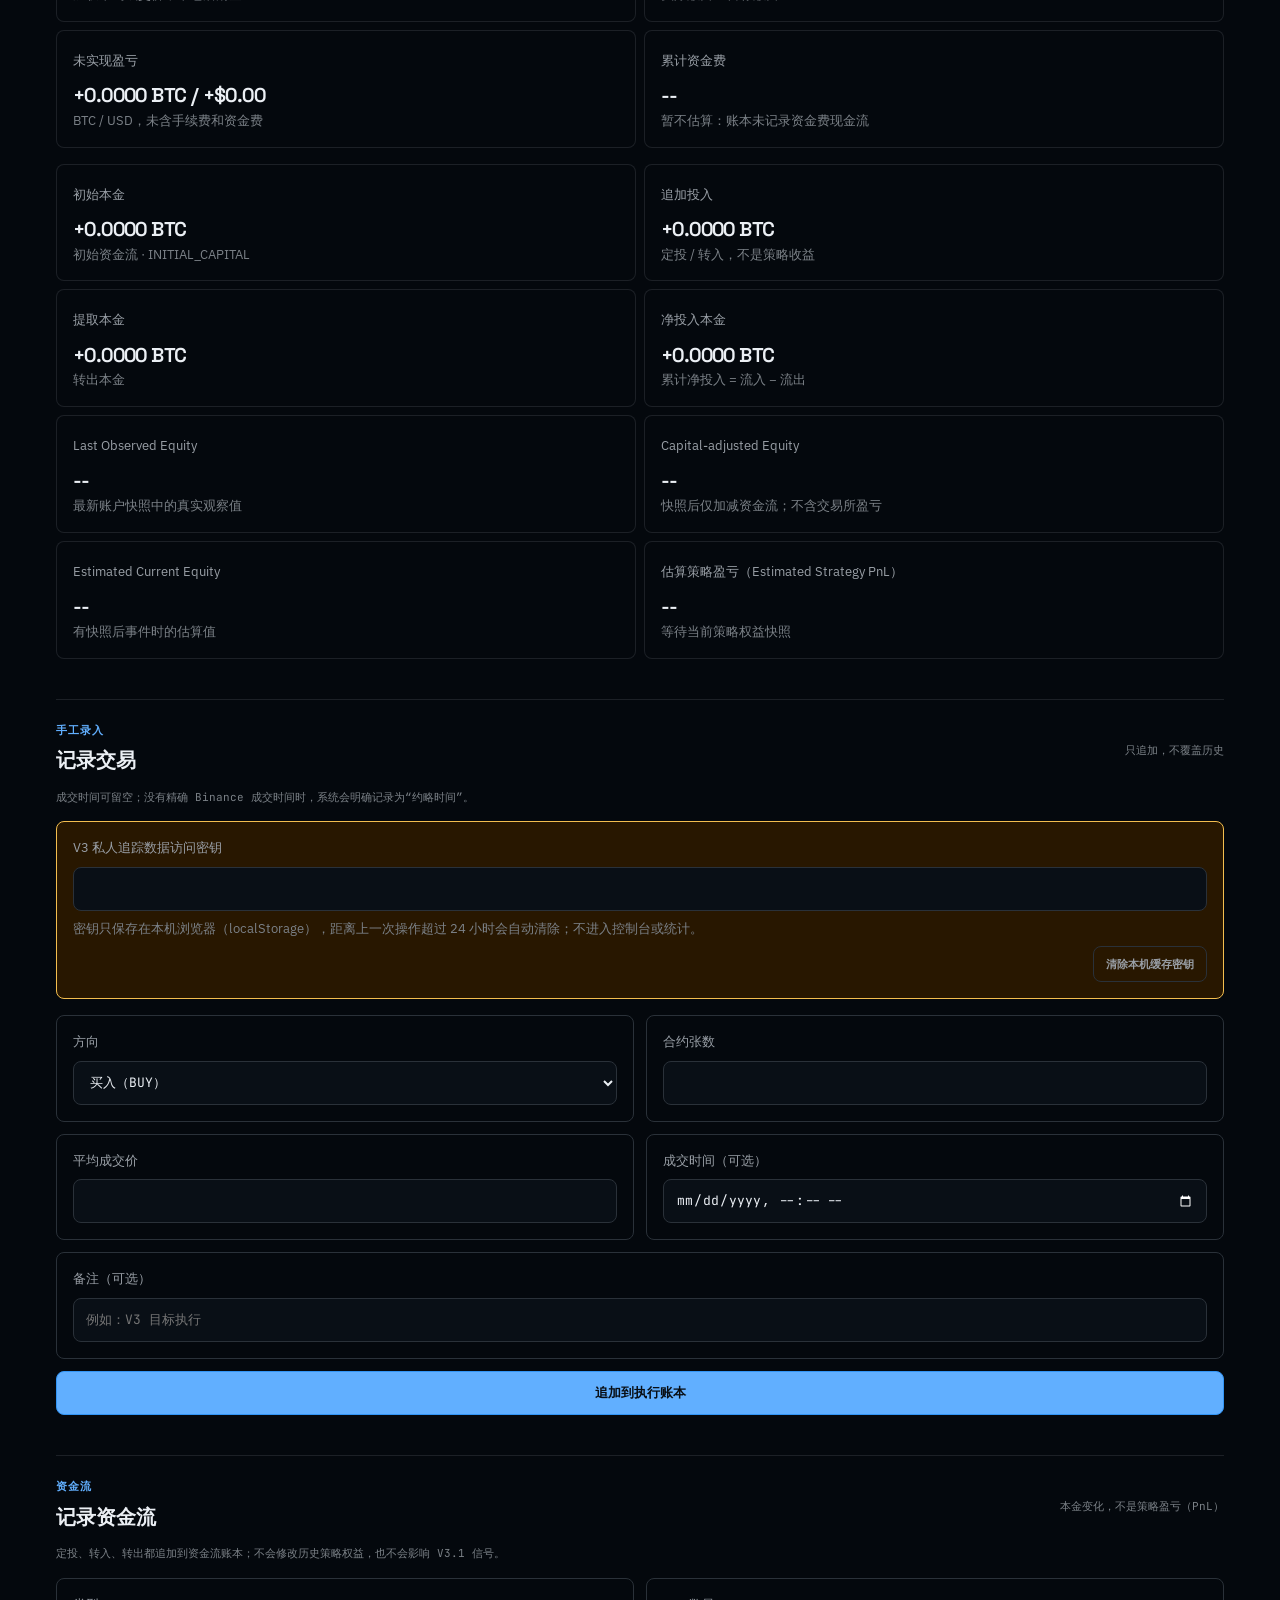
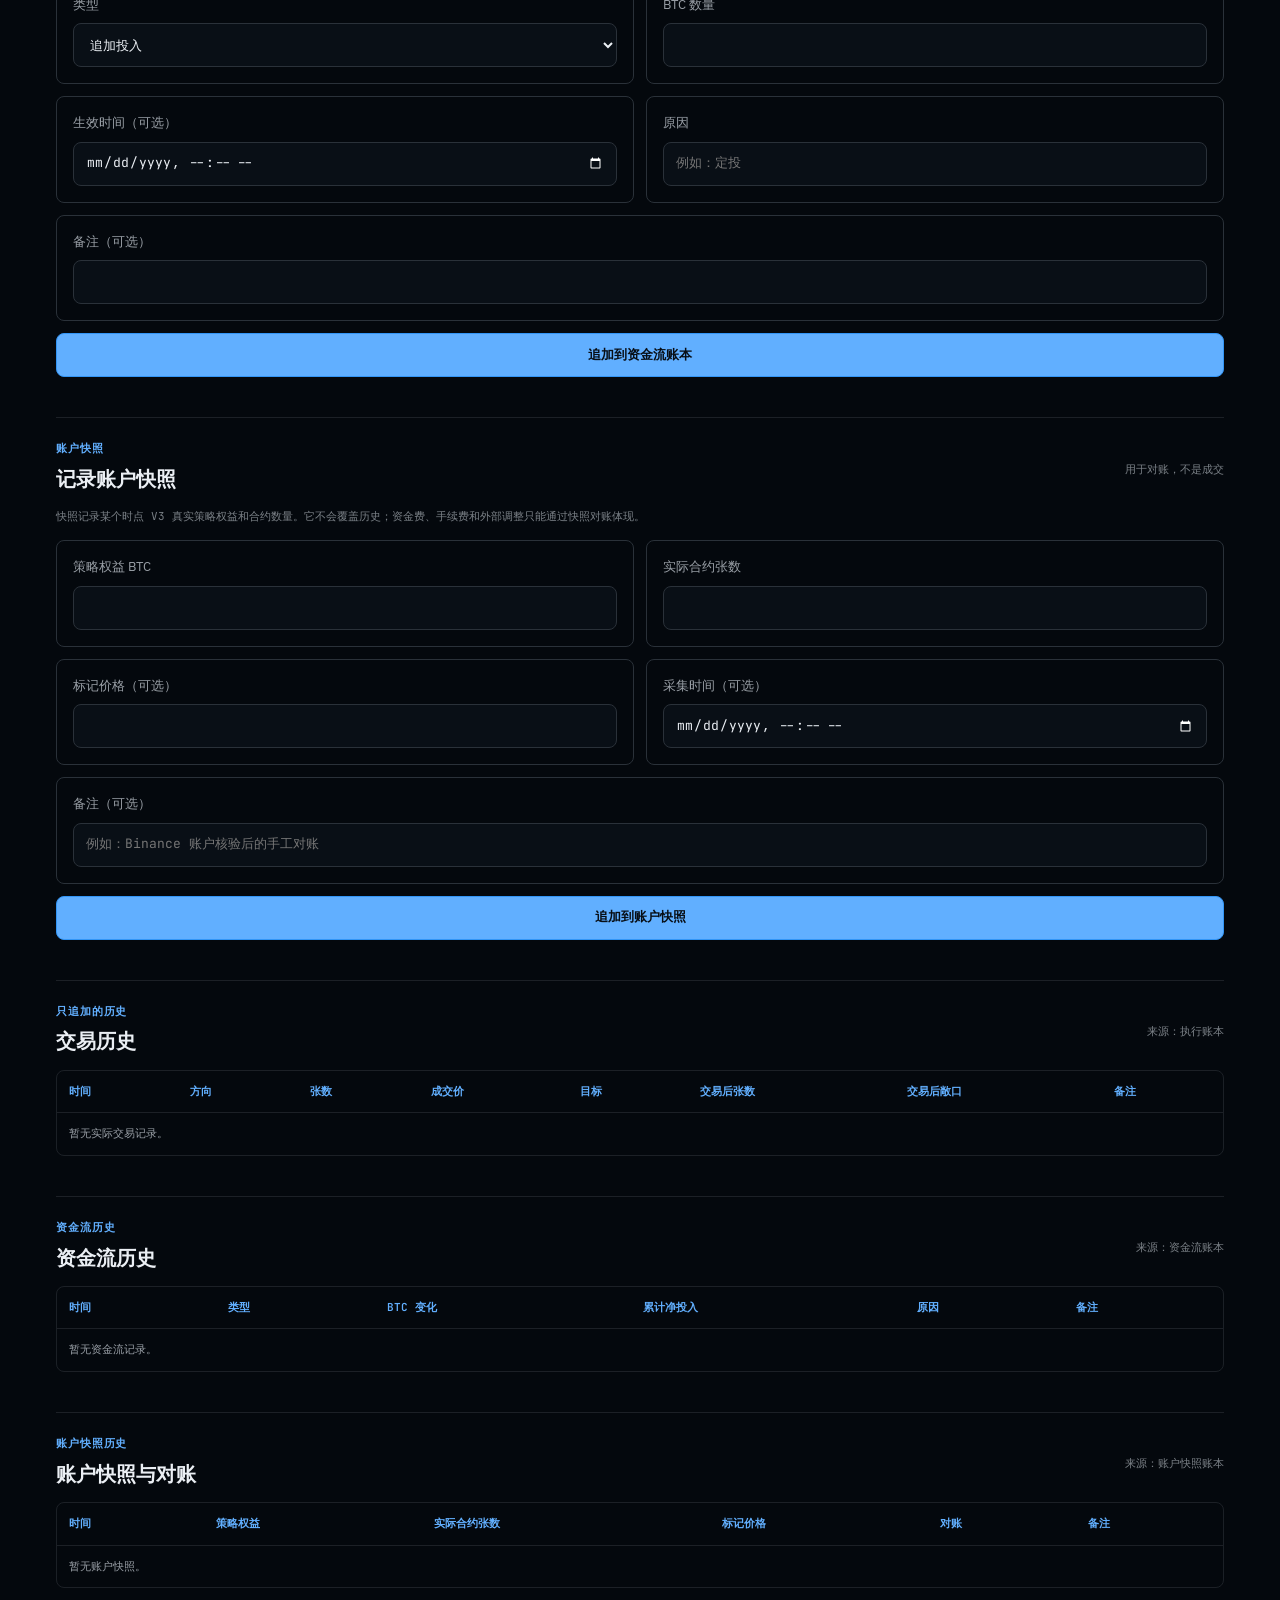
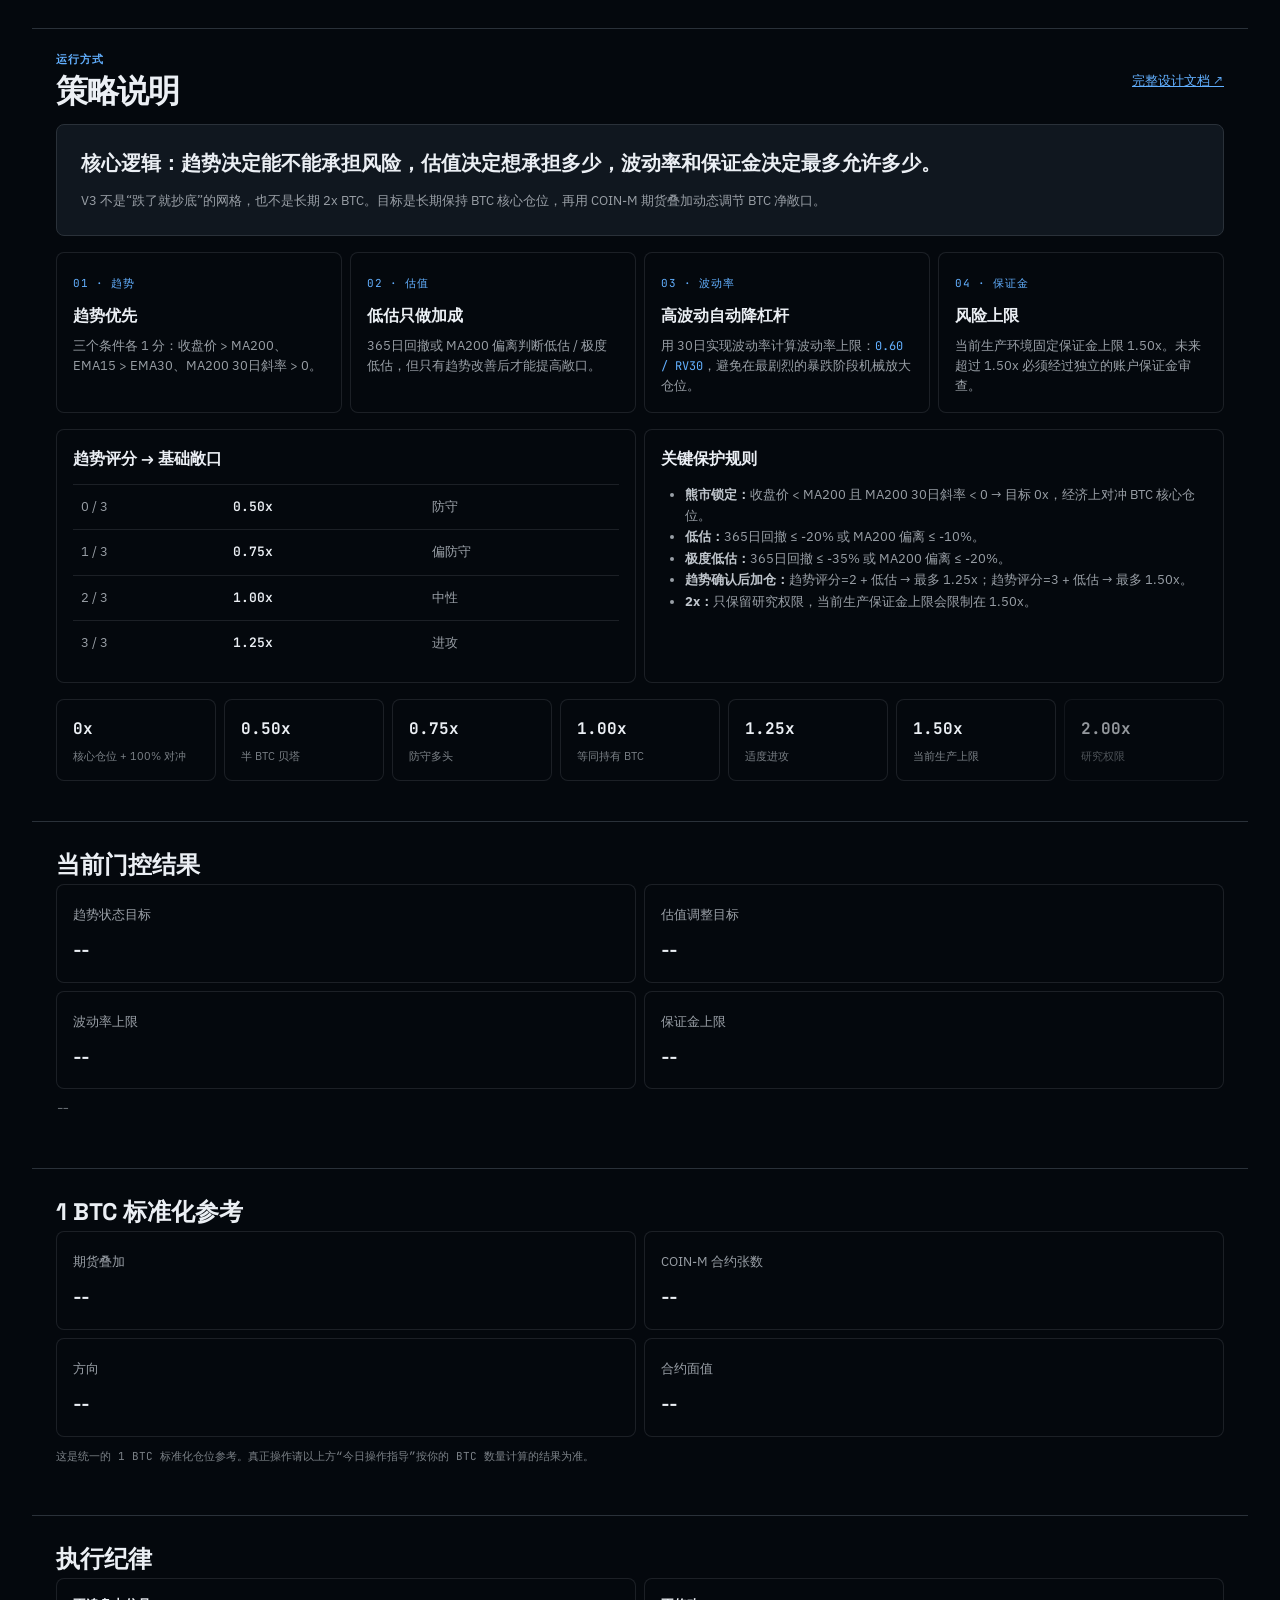
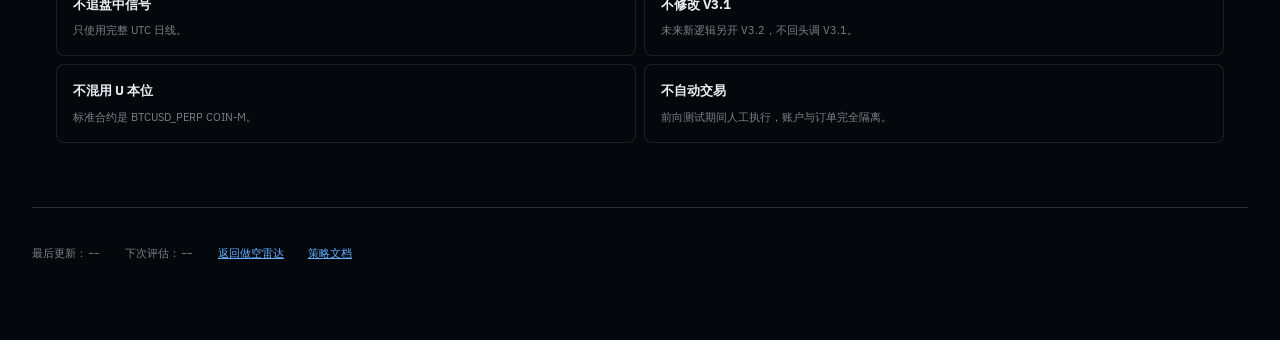
==== commit f907792b: "ui: cache V3 tracking access key locally for 24h" ====
--- a/btc-v3.html
+++ b/btc-v3.html
@@ -105,11 +105,11 @@
           <h3>输入访问密钥</h3>
           <p>实际交易记录、资金流和账户快照存放在私人数据仓库，需要访问密钥后才能读取。</p>
           <form id="tracking-gate-form">
-            <label><span>访问密钥（仅本标签页会话）</span><input id="tracking-gate-key" type="password" autocomplete="off" required></label>
+            <label><span>访问密钥</span><input id="tracking-gate-key" type="password" autocomplete="off" required></label>
             <button type="submit" id="tracking-gate-submit">验证并进入</button>
             <button type="button" id="tracking-gate-skip">只看策略信号</button>
           </form>
-          <small id="tracking-gate-note">密钥仅保存在 sessionStorage；关闭此标签页后消失，不写入 localStorage，不进入控制台或统计。</small>
+          <small id="tracking-gate-note">密钥只保存在本机浏览器（localStorage），距离上一次操作超过 24 小时会自动清除；不进入控制台或统计。你可以在下方手动清除。</small>
         </div>
       </div>
       <p id="execution-ledger-status" class="flags" role="status" aria-live="polite">正在读取独立执行账本…</p>
@@ -180,7 +180,7 @@
           <span class="flags">只追加，不覆盖历史</span>
         </div>
         <p class="flags">成交时间可留空；没有精确 Binance 成交时间时，系统会明确记录为“约略时间”。</p>
-        <label class="tracking-key-field"><span>V3 私人追踪数据访问密钥（仅本标签页会话）</span><input id="tracking-api-key" type="password" autocomplete="off" required><small id="tracking-key-note">仅保存在 sessionStorage；关闭此标签页后消失，不写入 localStorage，不进入控制台或统计。</small><div class="tracking-key-actions"><button id="clear-tracking-key" type="button">清除本页密钥</button></div></label>
+        <label class="tracking-key-field"><span>V3 私人追踪数据访问密钥</span><input id="tracking-api-key" type="password" autocomplete="off" required><small id="tracking-key-note">密钥只保存在本机浏览器（localStorage），距离上一次操作超过 24 小时会自动清除；不进入控制台或统计。</small><div class="tracking-key-actions"><button id="clear-tracking-key" type="button">清除本机缓存密钥</button></div></label>
         <form id="execution-form" class="execution-form">
           <label><span>方向</span><select id="execution-side" required><option value="BUY">买入（BUY）</option><option value="SELL">卖出（SELL）</option></select></label>
           <label><span>合约张数</span><input id="execution-contracts" type="number" inputmode="numeric" min="1" step="1" required></label>
@@ -285,7 +285,8 @@
     <footer><span id="updated">最后更新：--</span><span id="next-review">下次评估：--</span><a href="https://binance-futures-radar.vercel.app/" target="_blank" rel="noreferrer">返回做空雷达</a><a href="https://github.com/xiangyingchang/binance-futures-radar/blob/main/BTC_V3_STRATEGY.md" target="_blank" rel="noreferrer">策略文档</a></footer>
   </main>
   <script src="btc-v3-execution-accounting.js?v=3"></script>
-  <script src="btc-v3-execution.js?v=4"></script>
+  <script src="btc-v3-tracking-key-storage.js?v=1"></script>
+  <script src="btc-v3-execution.js?v=5"></script>
   <script src="btc-v3.js?v=9"></script>
   <script src="btc-v3-daily-analysis.js?v=1"></script>
 </body>
